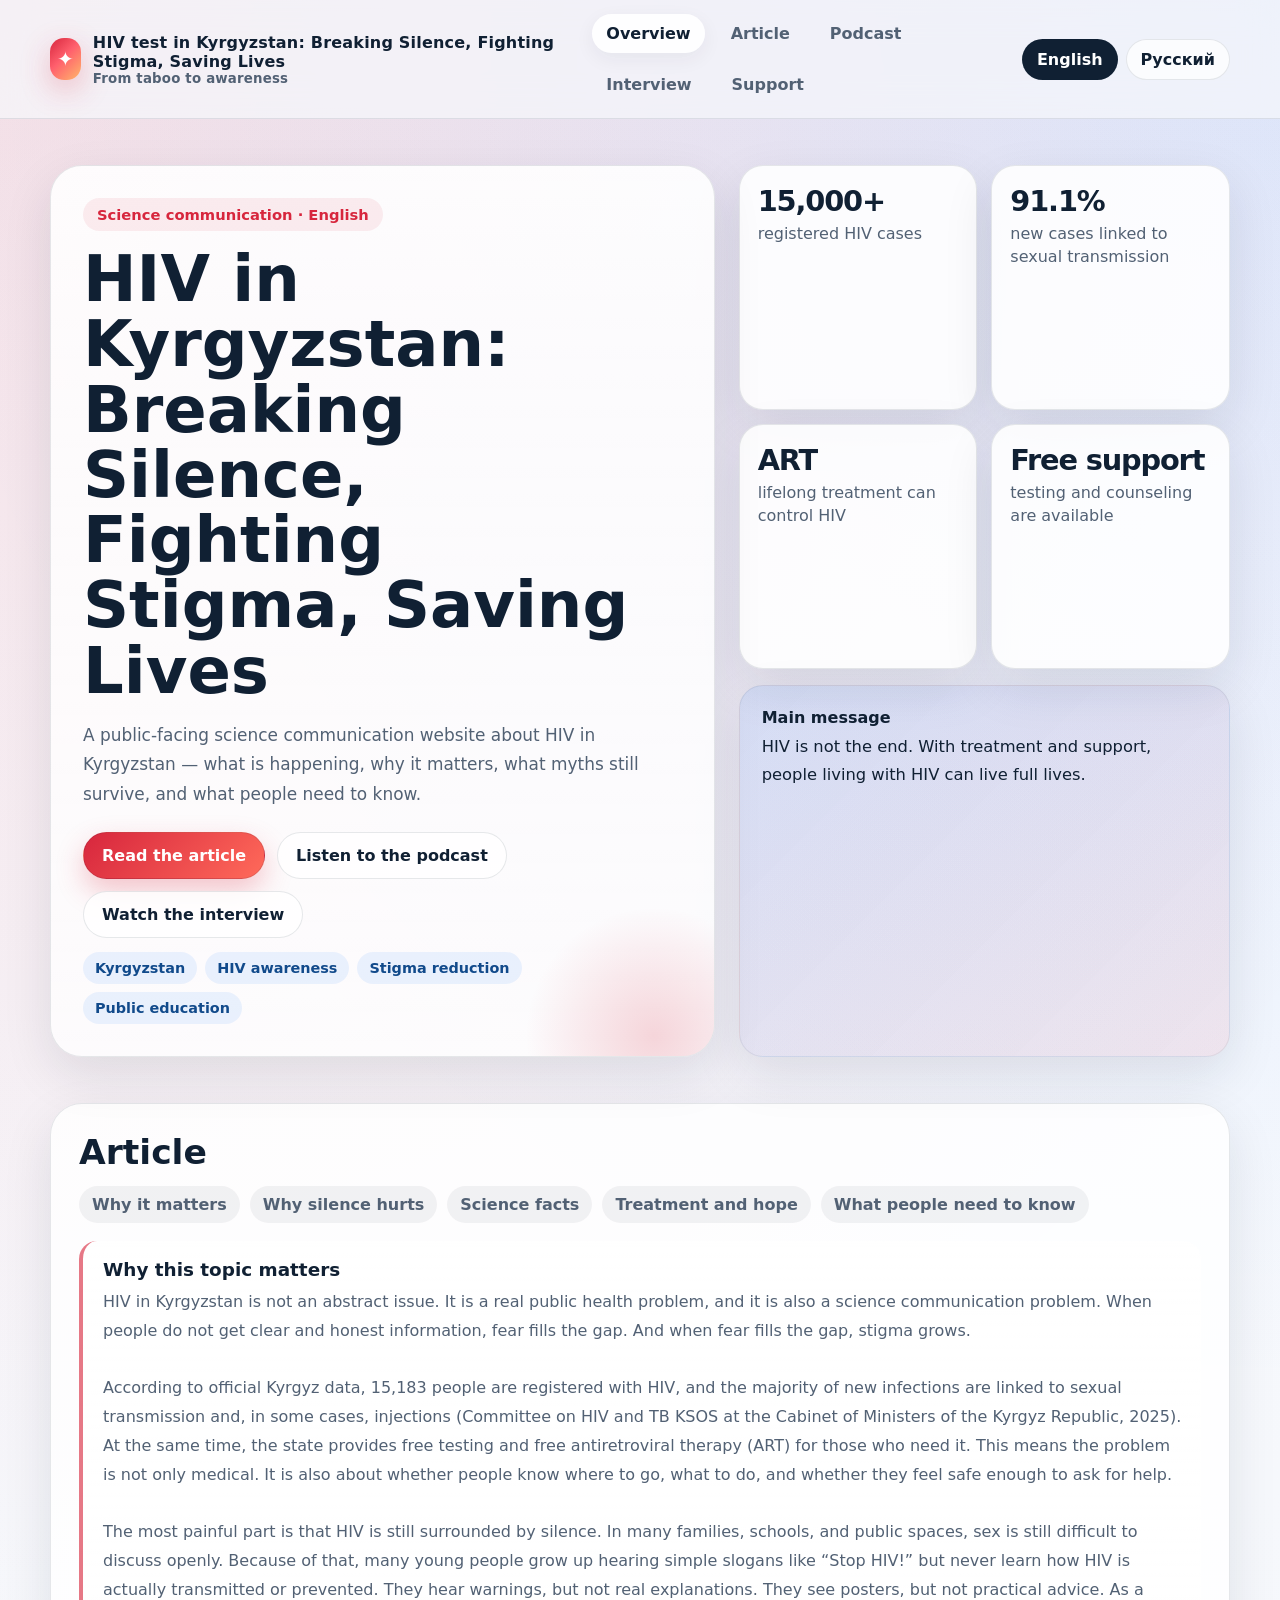
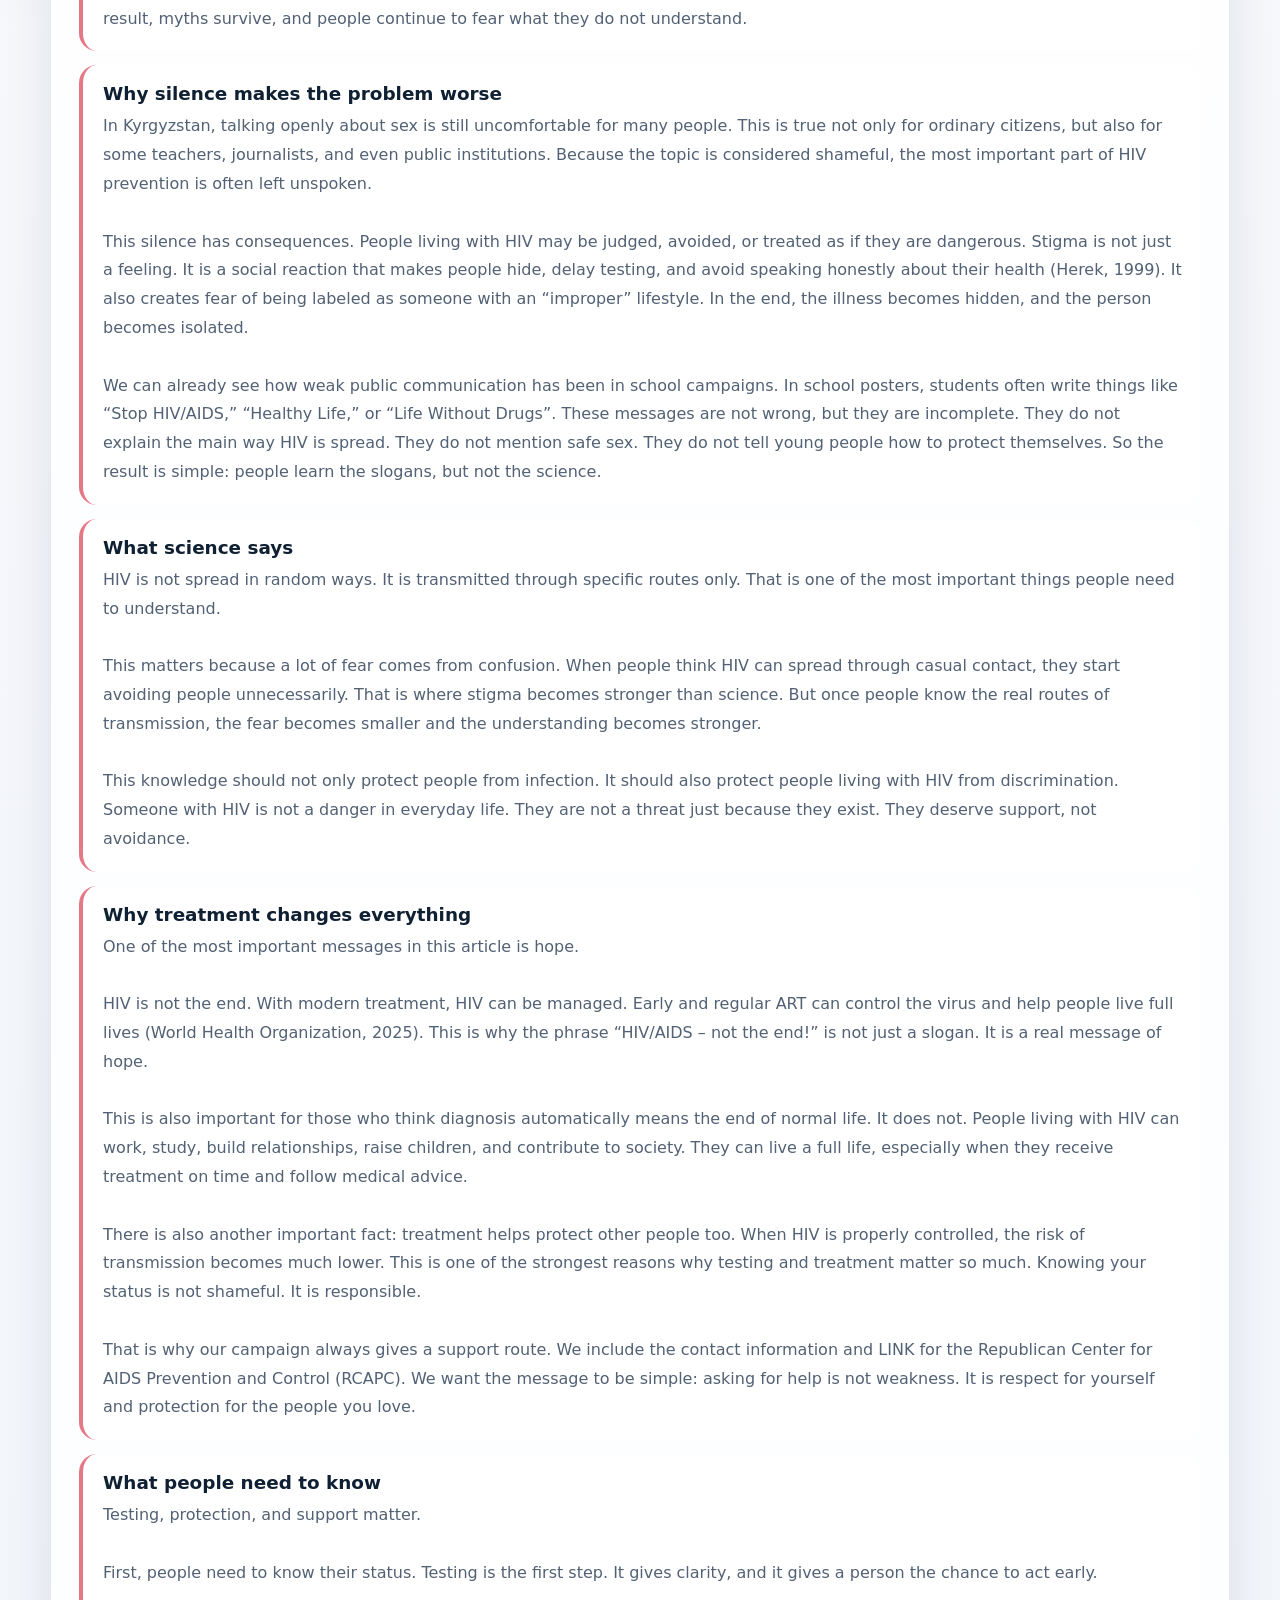
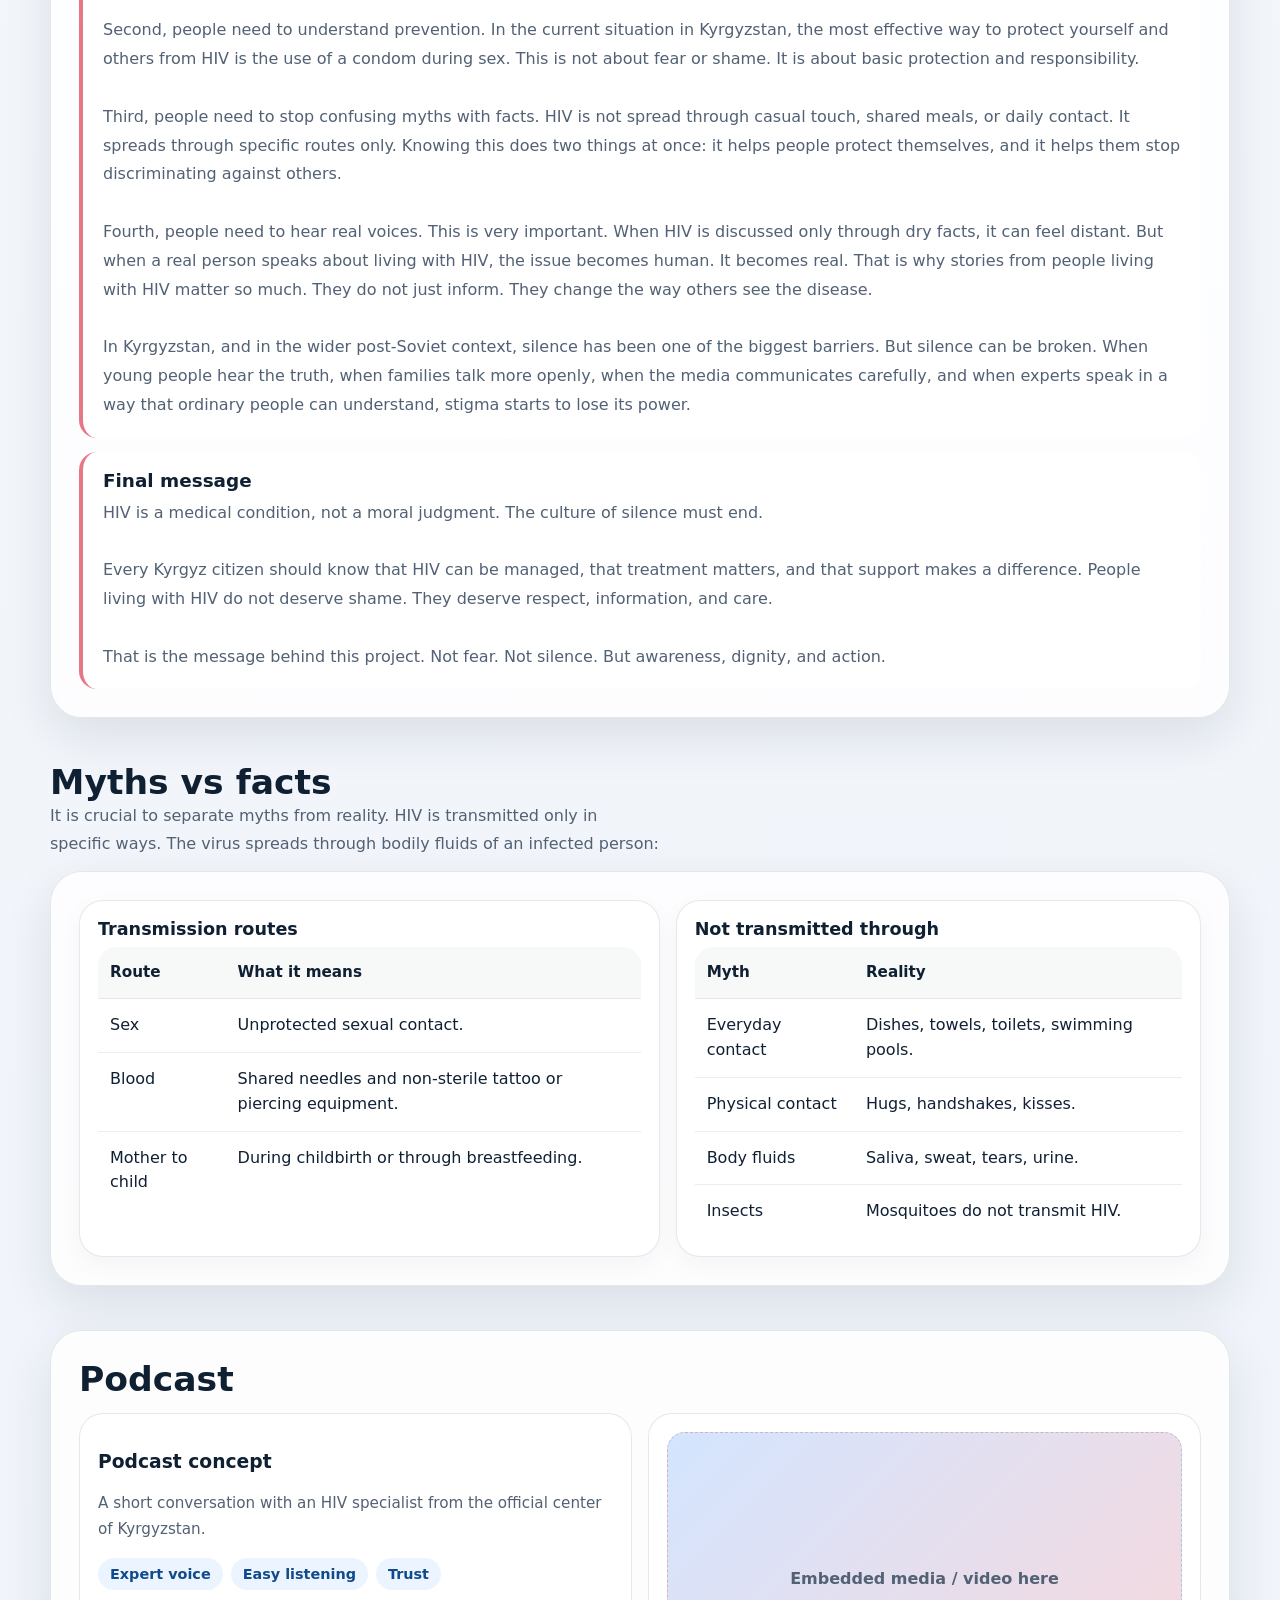
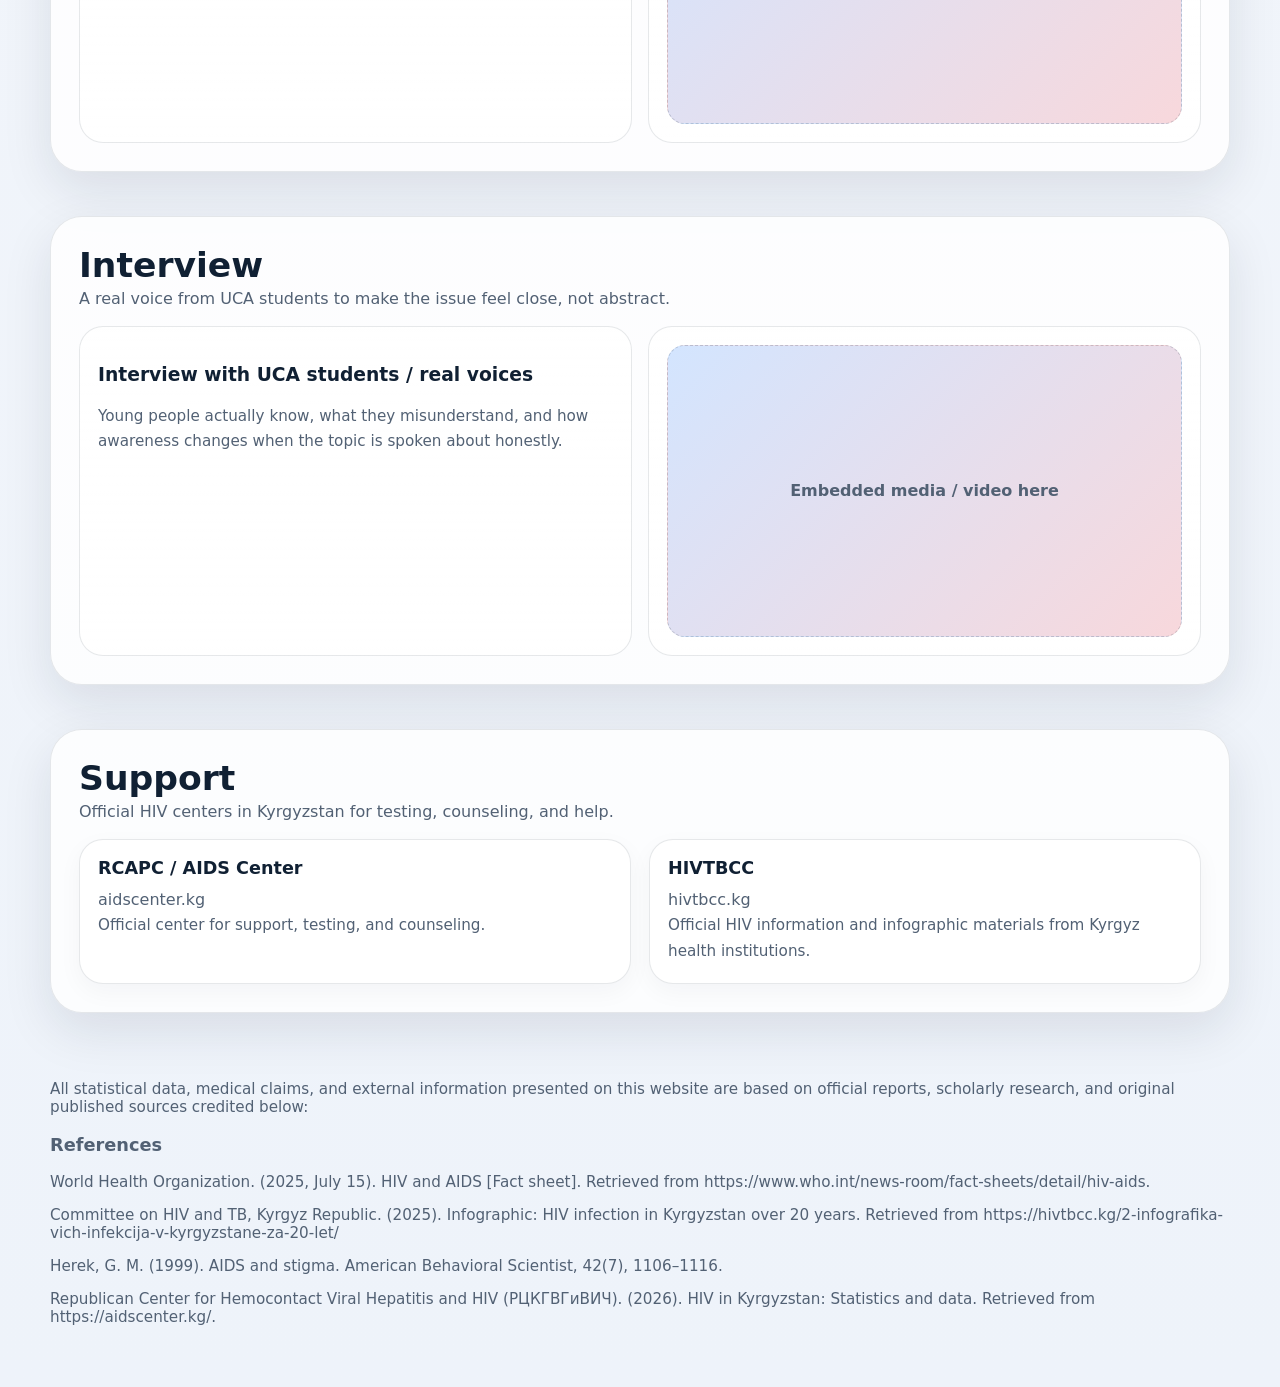
==== index.html @ 6cfa4b00 "feat: checking if the deployed works or not" ====
<!DOCTYPE html>
<html lang="en">
<head>
  <meta charset="UTF-8" />
  <meta name="viewport" content="width=device-width, initial-scale=1.0" />
  <title>HIV in Kyrgyzstan: Breaking Silence, Fighting Stigma, Saving Lives</title>
  <link rel="stylesheet" href="styles.css" />
</head>
<body>
  <header class="topbar">
    <div class="container nav">
      <div class="brand">
        <div class="brand-badge">✦</div>
        <div>
          <div>HIV test in Kyrgyzstan: Breaking Silence, Fighting Stigma, Saving Lives</div>
          <small>From taboo to awareness</small>
        </div>
      </div>
      <nav class="navlinks">
        <a data-nav href="#overview">Overview</a>
        <a data-nav href="#article">Article</a>
        <a data-nav href="#podcast">Podcast</a>
        <a data-nav href="#interview">Interview</a>
        <a data-nav href="#resources">Support</a>
      </nav>
      <div class="langswitch">
        <a class="active" href="index.html">English</a>
        <a class="" href="russian.html">Русский</a>
      </div>
    </div>
  </header>

  <main>
    <section class="hero" id="overview">
      <div class="container hero-grid">
        <div class="hero-card">
          <span class="kicker">Science communication · English</span>
          <h1>HIV in Kyrgyzstan: Breaking Silence, Fighting Stigma, Saving Lives</h1>
          <p class="lead">A public-facing science communication website about HIV in Kyrgyzstan — what is happening, why it matters, what myths still survive, and what people need to know.</p>
          <div class="hero-actions">
            <a class="btn primary" href="#article">Read the article</a>
            <a class="btn secondary" href="#podcast">Listen to the podcast</a>
            <a class="btn secondary" href="#interview">Watch the interview</a>
          </div>
          <div class="pill-row">
            <span class="pill">Kyrgyzstan</span>
            <span class="pill">HIV awareness</span>
            <span class="pill">Stigma reduction</span>
            <span class="pill">Public education</span>
          </div>
        </div>

        <div class="hero-aside">
          <div class="stat-grid">
            <div class="stat"><div class="num">15,000+</div><div class="label">registered HIV cases</div></div>
            <div class="stat"><div class="num">91.1%</div><div class="label">new cases linked to sexual transmission</div></div>
            <div class="stat"><div class="num">ART</div><div class="label">lifelong treatment can control HIV</div></div>
            <div class="stat"><div class="num">Free support</div><div class="label">testing and counseling are available</div></div>
          </div>
          <div class="quote">
            <strong>Main message</strong>
            <p>HIV is not the end. With treatment and support, people living with HIV can live full lives.</p>
          </div>
        </div>
      </div>
    </section>

    <section class="section" id="article">
      <div class="container panel">
        <div class="panel-inner">
          <div class="section-header">
            <div>
              <h2>Article</h2>
              <p class="sub"></p>
            </div>
          </div>

          <div class="article-nav">
            <a href="#a1">Why it matters</a>
            <a href="#a2">Why silence hurts</a>
            <a href="#a3">Science facts</a>
            <a href="#a4">Treatment and hope</a>
            <a href="#a5">What people need to know</a>
          </div>

          <div class="article">
            
            <div class="article-section" id="a1"><h3>Why this topic matters</h3>
            <p>HIV in Kyrgyzstan is not an abstract issue. It is a real public health problem, and it is also a science communication problem. When people do not get clear and honest information, fear fills the gap. And when fear fills the gap, stigma grows.</p>
            <p><br>According to official Kyrgyz data, 15,183 people are registered with HIV, and the majority of new infections are linked to sexual transmission and, in some cases, injections (Committee on HIV and TB KSOS at the Cabinet of Ministers of the Kyrgyz Republic, 2025). At the same time, the state provides free testing and free antiretroviral therapy (ART) for those who need it. This means the problem is not only medical. It is also about whether people know where to go, what to do, and whether they feel safe enough to ask for help.</p>
            <p><br>The most painful part is that HIV is still surrounded by silence. In many families, schools, and public spaces, sex is still difficult to discuss openly. Because of that, many young people grow up hearing simple slogans like “Stop HIV!” but never learn how HIV is actually transmitted or prevented. They hear warnings, but not real explanations. They see posters, but not practical advice. As a result, myths survive, and people continue to fear what they do not understand.</p>
            
            </div>
            <div class="article-section" id="a2"><h3>Why silence makes the problem worse</h3>
            <p>In Kyrgyzstan, talking openly about sex is still uncomfortable for many people. This is true not only for ordinary citizens, but also for some teachers, journalists, and even public institutions. Because the topic is considered shameful, the most important part of HIV prevention is often left unspoken.</p>
            <p><br>This silence has consequences. People living with HIV may be judged, avoided, or treated as if they are dangerous. Stigma is not just a feeling. It is a social reaction that makes people hide, delay testing, and avoid speaking honestly about their health (Herek, 1999). It also creates fear of being labeled as someone with an “improper” lifestyle. In the end, the illness becomes hidden, and the person becomes isolated.</p>
            <p><br>We can already see how weak public communication has been in school campaigns. In school posters, students often write things like “Stop HIV/AIDS,” “Healthy Life,” or “Life Without Drugs”. These messages are not wrong, but they are incomplete. They do not explain the main way HIV is spread. They do not mention safe sex. They do not tell young people how to protect themselves. So the result is simple: people learn the slogans, but not the science.</p>

            </div>
            <div class="article-section" id="a3"><h3>What science says</h3>
            <p>HIV is not spread in random ways. It is transmitted through specific routes only. That is one of the most important things people need to understand.</p>
            <p><br>This matters because a lot of fear comes from confusion. When people think HIV can spread through casual contact, they start avoiding people unnecessarily. That is where stigma becomes stronger than science. But once people know the real routes of transmission, the fear becomes smaller and the understanding becomes stronger.</p>
            <p><br>This knowledge should not only protect people from infection. It should also protect people living with HIV from discrimination. Someone with HIV is not a danger in everyday life. They are not a threat just because they exist. They deserve support, not avoidance.</p>

            </div>
            <div class="article-section" id="a4"><h3>Why treatment changes everything</h3>
            <p>One of the most important messages in this article is hope.</p>
            <p><br>HIV is not the end. With modern treatment, HIV can be managed. Early and regular ART can control the virus and help people live full lives (World Health Organization, 2025). This is why the phrase “HIV/AIDS – not the end!” is not just a slogan. It is a real message of hope.</p>
            <p><br>This is also important for those who think diagnosis automatically means the end of normal life. It does not. People living with HIV can work, study, build relationships, raise children, and contribute to society. They can live a full life, especially when they receive treatment on time and follow medical advice.</p>
            <p><br>There is also another important fact: treatment helps protect other people too. When HIV is properly controlled, the risk of transmission becomes much lower. This is one of the strongest reasons why testing and treatment matter so much. Knowing your status is not shameful. It is responsible.</p>
            <p><br>That is why our campaign always gives a support route. We include the contact information and LINK for the Republican Center for AIDS Prevention and Control (RCAPC). We want the message to be simple: asking for help is not weakness. It is respect for yourself and protection for the people you love.</p>

            </div>
            <div class="article-section" id="a5"><h3>What people need to know</h3>
            <p>Testing, protection, and support matter.</p>
            <p><br>First, people need to know their status. Testing is the first step. It gives clarity, and it gives a person the chance to act early.</p>
            <p><br>Second, people need to understand prevention. In the current situation in Kyrgyzstan, the most effective way to protect yourself and others from HIV is the use of a condom during sex. This is not about fear or shame. It is about basic protection and responsibility.</p>
            <p><br>Third, people need to stop confusing myths with facts. HIV is not spread through casual touch, shared meals, or daily contact. It spreads through specific routes only. Knowing this does two things at once: it helps people protect themselves, and it helps them stop discriminating against others.</p>
            <p><br>Fourth, people need to hear real voices. This is very important. When HIV is discussed only through dry facts, it can feel distant. But when a real person speaks about living with HIV, the issue becomes human. It becomes real. That is why stories from people living with HIV matter so much. They do not just inform. They change the way others see the disease.</p>
            <p><br>In Kyrgyzstan, and in the wider post-Soviet context, silence has been one of the biggest barriers. But silence can be broken. When young people hear the truth, when families talk more openly, when the media communicates carefully, and when experts speak in a way that ordinary people can understand, stigma starts to lose its power.</p>
            
            </div>
            
            <div class="article-section" id="a3"><h3>Final message</h3>
            <p>HIV is a medical condition, not a moral judgment. The culture of silence must end.</p>
            <p><br>Every Kyrgyz citizen should know that HIV can be managed, that treatment matters, and that support makes a difference. People living with HIV do not deserve shame. They deserve respect, information, and care.</p>
            <p><br>That is the message behind this project. Not fear. Not silence. But awareness, dignity, and action.</p>

            </div>
            
          </div>
        </div>
      </div>
    </section>

    <section class="section" id="myths">
      <div class="container">
        <div class="section-header">
          <div>
            <h2>Myths vs facts</h2>
            <p class="sub">It is crucial to separate myths from reality. HIV is transmitted only in specific ways. The virus spreads through bodily fluids of an infected person:</p>
          </div>
        </div>

        <div class="panel">
          <div class="panel-inner split">
            <div class="card">
              <h3>Transmission routes</h3>
              <table class="fact-table">
                <tr><th>Route</th><th>What it means</th></tr>
                <tr><td>Sex</td><td>Unprotected sexual contact.</td></tr>
                <tr><td>Blood</td><td>Shared needles and non-sterile tattoo or piercing equipment.</td></tr>
                <tr><td>Mother to child</td><td>During childbirth or through breastfeeding.</td></tr>
              </table>
            </div>
            <div class="card">
              <h3>Not transmitted through</h3>
              <table class="fact-table">
                <tr><th>Myth</th><th>Reality</th></tr>
                <tr><td>Everyday contact</td><td>Dishes, towels, toilets, swimming pools.</td></tr>
                <tr><td>Physical contact</td><td>Hugs, handshakes, kisses.</td></tr>
                <tr><td>Body fluids</td><td>Saliva, sweat, tears, urine.</td></tr>
                <tr><td>Insects</td><td>Mosquitoes do not transmit HIV.</td></tr>
              </table>
            </div>
          </div>
        </div>
      </div>
    </section>

    <section class="section" id="podcast">
      <div class="container panel">
        <div class="panel-inner">
          <div class="section-header">
            <div>
              <h2>Podcast</h2>
              <p class="sub"></p>
            </div>
          </div>
          <div class="media">
            <div class="media-box">
              <h3>Podcast concept</h3>
              <p class="note">A short conversation with an HIV specialist from the official center of Kyrgyzstan.</p>
              <div class="pill-row">
                <span class="pill">Expert voice</span>
                <span class="pill">Easy listening</span>
                <span class="pill">Trust</span>
              </div>
            </div>
            <div class="media-box">
              <div class="embed"></div>
            </div>
          </div>
        </div>
      </div>
    </section>

    <section class="section" id="interview">
      <div class="container panel">
        <div class="panel-inner">
          <div class="section-header">
            <div>
              <h2>Interview</h2>
              <p class="sub">A real voice from UCA students to make the issue feel close, not abstract.</p>
            </div>
          </div>
          <div class="media">
            <div class="media-box">
              <h3>Interview with UCA students / real voices</h3>
              <p class="note">Young people actually know, what they misunderstand, and how awareness changes when the topic is spoken about honestly.</p>
            </div>
            <div class="media-box">
              <div class="embed"></div>
            </div>
          </div>
        </div>
      </div>
    </section>

    <section class="section" id="resources">
      <div class="container panel">
        <div class="panel-inner">
          <div class="section-header">
            <div>
              <h2>Support</h2>
              <p class="sub">Official HIV centers in Kyrgyzstan for testing, counseling, and help.</p>
            </div>
          </div>
          <div class="grid-2">
            <div class="card">
              <h3>RCAPC / AIDS Center</h3>
              <p><a href="https://aidscenter.kg/" target="_blank" rel="noopener">aidscenter.kg</a></p>
              <p class="note">Official center for support, testing, and counseling.</p>
            </div>
            <div class="card">
              <h3>HIVTBCC</h3>
              <p><a href="https://hivtbcc.kg/2-infografika-vich-infekcija-v-kyrgyzstane-za-20-let/" target="_blank" rel="noopener">hivtbcc.kg</a></p>
              <p class="note">Official HIV information and infographic materials from Kyrgyz health institutions.</p>
            </div>
          </div>
        </div>
      </div>
    </section>

  </main>

  <footer class="footer">
    <div class="container">
      <p>All statistical data, medical claims, and external information presented on this website are based on official reports, scholarly research, and original published sources credited below:</p>
      <h3>References</h3>
      <p>World Health Organization. (2025, July 15). HIV and AIDS [Fact sheet]. Retrieved from https://www.who.int/news-room/fact-sheets/detail/hiv-aids.</p>
      <p>Committee on HIV and TB, Kyrgyz Republic. (2025). Infographic: HIV infection in Kyrgyzstan over 20 years. Retrieved from https://hivtbcc.kg/2-infografika-vich-infekcija-v-kyrgyzstane-za-20-let/</p>
      <p>Herek, G. M. (1999). AIDS and stigma. American Behavioral Scientist, 42(7), 1106–1116.</p>
      <p>Republican Center for Hemocontact Viral Hepatitis and HIV (РЦКГВГиВИЧ). (2026). HIV in Kyrgyzstan: Statistics and data. Retrieved from https://aidscenter.kg/.</p>
    
    </div>    
  </footer>

  <script src="script.js"></script>
</body>
</html>
---- styles.css ----
:root{
  --bg:#f5f7fb;
  --surface:rgba(255,255,255,.82);
  --surface-strong:#ffffff;
  --text:#102033;
  --muted:#526174;
  --line:rgba(16,32,51,.10);
  --accent:#d7263d;
  --accent-2:#ff8a3d;
  --accent-3:#0b6efd;
  --shadow:0 18px 50px rgba(16,32,51,.10);
  --radius:24px;
  --radius-sm:16px;
  --max:1180px;
}

*{box-sizing:border-box}
html{scroll-behavior:smooth}
body{
  margin:0;
  font-family: Inter, ui-sans-serif, system-ui, -apple-system, BlinkMacSystemFont, "Segoe UI", sans-serif;
  color:var(--text);
  background:
    radial-gradient(circle at top left, rgba(215,38,61,.13), transparent 26%),
    radial-gradient(circle at top right, rgba(11,110,253,.12), transparent 22%),
    linear-gradient(180deg,#f9fbff 0%, var(--bg) 32%, #eef3fa 100%);
}

a{color:inherit;text-decoration:none}
img{max-width:100%;display:block}

.container{width:min(var(--max), calc(100% - 32px)); margin:0 auto}

.topbar{
  position:sticky; top:0; z-index:40;
  backdrop-filter: blur(18px);
  background: rgba(245,247,251,.72);
  border-bottom:1px solid var(--line);
}

.nav{
  display:flex; align-items:center; justify-content:space-between;
  gap:16px; padding:14px 0;
}
.brand{
  display:flex; align-items:center; gap:12px; font-weight:800;
  letter-spacing:.2px;
}
.brand-badge{
  width:42px; height:42px; border-radius:14px;
  background: linear-gradient(135deg, var(--accent), #ff5f6d 45%, #ffb86b 100%);
  box-shadow: 0 10px 30px rgba(215,38,61,.28);
  display:grid; place-items:center; color:white; font-size:20px;
}
.brand small{display:block; font-weight:600; color:var(--muted)}
.navlinks{display:flex; flex-wrap:wrap; gap:12px; align-items:center}
.navlinks a{
  padding:10px 14px; border-radius:999px;
  color:var(--muted); font-weight:600;
}
.navlinks a:hover,.navlinks a.active{
  background:rgba(255,255,255,.9); color:var(--text);
  box-shadow: 0 6px 20px rgba(16,32,51,.06);
}
.langswitch{
  display:flex; gap:8px; align-items:center;
}
.langswitch a{
  padding:10px 14px; border-radius:999px; font-weight:700;
  background:rgba(255,255,255,.75); border:1px solid var(--line);
}
.langswitch a.active{
  background:var(--text); color:#fff;
}

.hero{
  padding:46px 0 24px;
}
.hero-grid{
  display:grid; grid-template-columns: 1.15fr .85fr; gap:24px; align-items:stretch;
}
.hero-card{
  background:linear-gradient(180deg, rgba(255,255,255,.88), rgba(255,255,255,.76));
  border:1px solid var(--line);
  box-shadow:var(--shadow);
  border-radius:32px;
  padding:32px;
  position:relative;
  overflow:hidden;
}
.hero-card::after{
  content:"";
  position:absolute; inset:auto -80px -120px auto;
  width:280px; height:280px; border-radius:50%;
  background: radial-gradient(circle, rgba(215,38,61,.18), transparent 65%);
  pointer-events:none;
}
.kicker{
  display:inline-flex; align-items:center; gap:8px;
  padding:8px 14px; border-radius:999px;
  background:rgba(215,38,61,.08); color:var(--accent);
  font-weight:800; font-size:.92rem;
}
h1{margin:16px 0 12px; font-size:clamp(2.2rem, 5vw, 4.4rem); line-height:1.02}
.lead{
  font-size:1.06rem; line-height:1.75; color:var(--muted); max-width:65ch;
}
.hero-actions{display:flex; gap:12px; flex-wrap:wrap; margin-top:22px}
.btn{
  display:inline-flex; align-items:center; justify-content:center;
  gap:10px; padding:13px 18px; border-radius:999px;
  font-weight:800; border:1px solid var(--line); transition:.2s ease;
}
.btn.primary{
  background:linear-gradient(135deg, var(--accent), #ff6a5a);
  color:#fff; box-shadow: 0 12px 28px rgba(215,38,61,.26);
}
.btn.secondary{background:rgba(255,255,255,.8)}
.btn:hover{transform:translateY(-2px)}

.hero-aside{
  display:grid; gap:16px;
}
.stat-grid{
  display:grid; grid-template-columns:repeat(2, 1fr); gap:14px;
}
.stat{
  background:rgba(255,255,255,.88);
  border:1px solid var(--line);
  box-shadow:var(--shadow);
  border-radius:24px; padding:18px;
}
.stat .num{font-size:1.8rem; font-weight:900; letter-spacing:-.04em}
.stat .label{color:var(--muted); margin-top:4px; line-height:1.45}
.quote{
  padding:22px; border-radius:24px; background:linear-gradient(135deg, rgba(11,110,253,.10), rgba(215,38,61,.08));
  border:1px solid rgba(16,32,51,.07); box-shadow:var(--shadow);
}
.quote p{margin:0; font-size:1.02rem; line-height:1.7}
.quote strong{display:block; margin-bottom:6px}

.section{padding:22px 0}
.section-header{
  display:flex; align-items:end; justify-content:space-between; gap:12px;
  margin-bottom:14px;
}
.section h2{margin:0; font-size:clamp(1.5rem, 2.7vw, 2.3rem)}
.section p.sub{margin:0; color:var(--muted); max-width:60ch; line-height:1.7}

.panel{
  background:rgba(255,255,255,.82);
  border:1px solid var(--line);
  border-radius:32px;
  box-shadow:var(--shadow);
  overflow:hidden;
}
.panel-inner{padding:28px}
.grid-2{display:grid; grid-template-columns:1fr 1fr; gap:18px}
.grid-3{display:grid; grid-template-columns:repeat(3, 1fr); gap:16px}

.card{
  background:var(--surface-strong);
  border:1px solid var(--line);
  border-radius:24px;
  padding:18px;
  box-shadow: 0 8px 24px rgba(16,32,51,.04);
}
.card h3{margin:0 0 8px; font-size:1.1rem}
.card p{margin:0; color:var(--muted); line-height:1.7}
.pill-row{display:flex; flex-wrap:wrap; gap:8px; margin-top:14px}
.pill{
  padding:8px 12px; border-radius:999px;
  background:rgba(11,110,253,.08); color:#114a8b;
  font-weight:700; font-size:.9rem;
}

.article-nav{
  display:flex; flex-wrap:wrap; gap:10px;
  margin:10px 0 18px;
}
.article-nav a{
  padding:9px 13px; border-radius:999px;
  background:rgba(16,32,51,.05); color:var(--muted); font-weight:700;
}
.article-nav a:hover{background:rgba(16,32,51,.09); color:var(--text)}

.article{
  display:grid; gap:14px;
}
.article-section{
  padding:18px 18px 18px 20px;
  border-left:4px solid rgba(215,38,61,.62);
  background:linear-gradient(180deg, rgba(255,255,255,.92), rgba(255,255,255,.78));
  border-radius:18px;
}
.article-section h3{margin:0 0 8px; font-size:1.15rem}
.article-section p{margin:0; color:var(--muted); line-height:1.8}
.highlight{
  background:linear-gradient(135deg, rgba(215,38,61,.10), rgba(255,138,61,.10));
  border:1px solid rgba(215,38,61,.15);
  border-radius:20px; padding:18px;
}

.split{
  display:grid; grid-template-columns:1.05fr .95fr; gap:16px;
}
.fact-table{
  width:100%; border-collapse:collapse; overflow:hidden; border-radius:18px;
}
.fact-table th,.fact-table td{
  text-align:left; padding:14px 12px; border-bottom:1px solid rgba(16,32,51,.08);
  vertical-align:top; line-height:1.55;
}
.fact-table th{background:rgba(16,32,51,.03); font-size:.95rem}
.fact-table tr:last-child td{border-bottom:none}

.media{
  display:grid; grid-template-columns:1fr 1fr; gap:16px;
}
.media-box{
  border-radius:24px; padding:18px;
  background:linear-gradient(180deg, rgba(255,255,255,.92), rgba(255,255,255,.78));
  border:1px solid var(--line);
}
.embed{
  position:relative; padding-top:56.25%; border-radius:18px; overflow:hidden;
  background:
    linear-gradient(135deg, rgba(11,110,253,.18), rgba(215,38,61,.18)),
    #fff;
  border:1px dashed rgba(16,32,51,.18);
}
.embed::before{
  content:"Embedded media / video here";
  position:absolute; inset:0; display:grid; place-items:center;
  color:var(--muted); font-weight:800;
}
.note{
  color:var(--muted); font-size:.95rem; line-height:1.7
}

.footer{
  padding:30px 0 46px;
  color:var(--muted);
  font-size:.95rem;
}

@media (max-width: 980px){
  .hero-grid,.grid-2,.grid-3,.split,.media{grid-template-columns:1fr}
}
@media (max-width: 720px){
  .nav{flex-direction:column; align-items:flex-start}
  .stat-grid{grid-template-columns:1fr 1fr}
  .hero-card{padding:22px}
  .panel-inner{padding:20px}
}
@media (max-width: 520px){
  .stat-grid{grid-template-columns:1fr}
  h1{font-size:2.2rem}
}
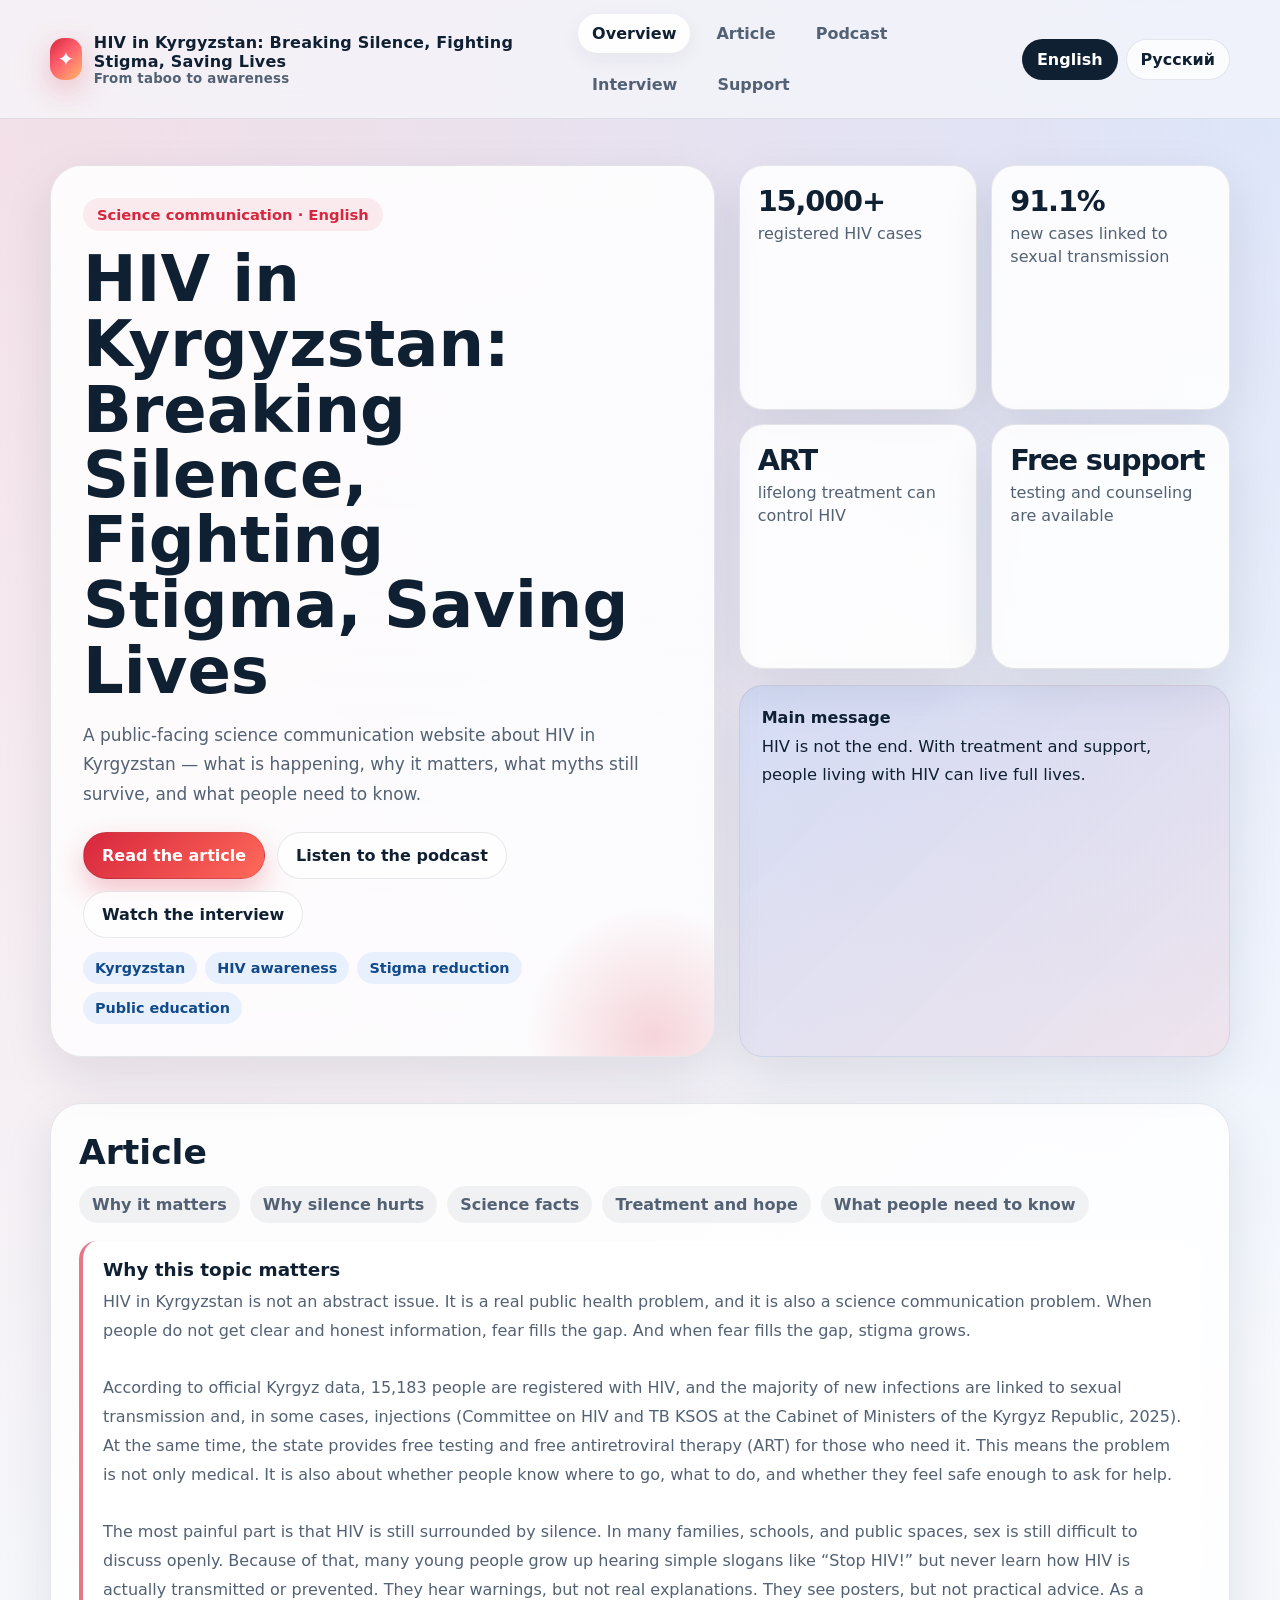
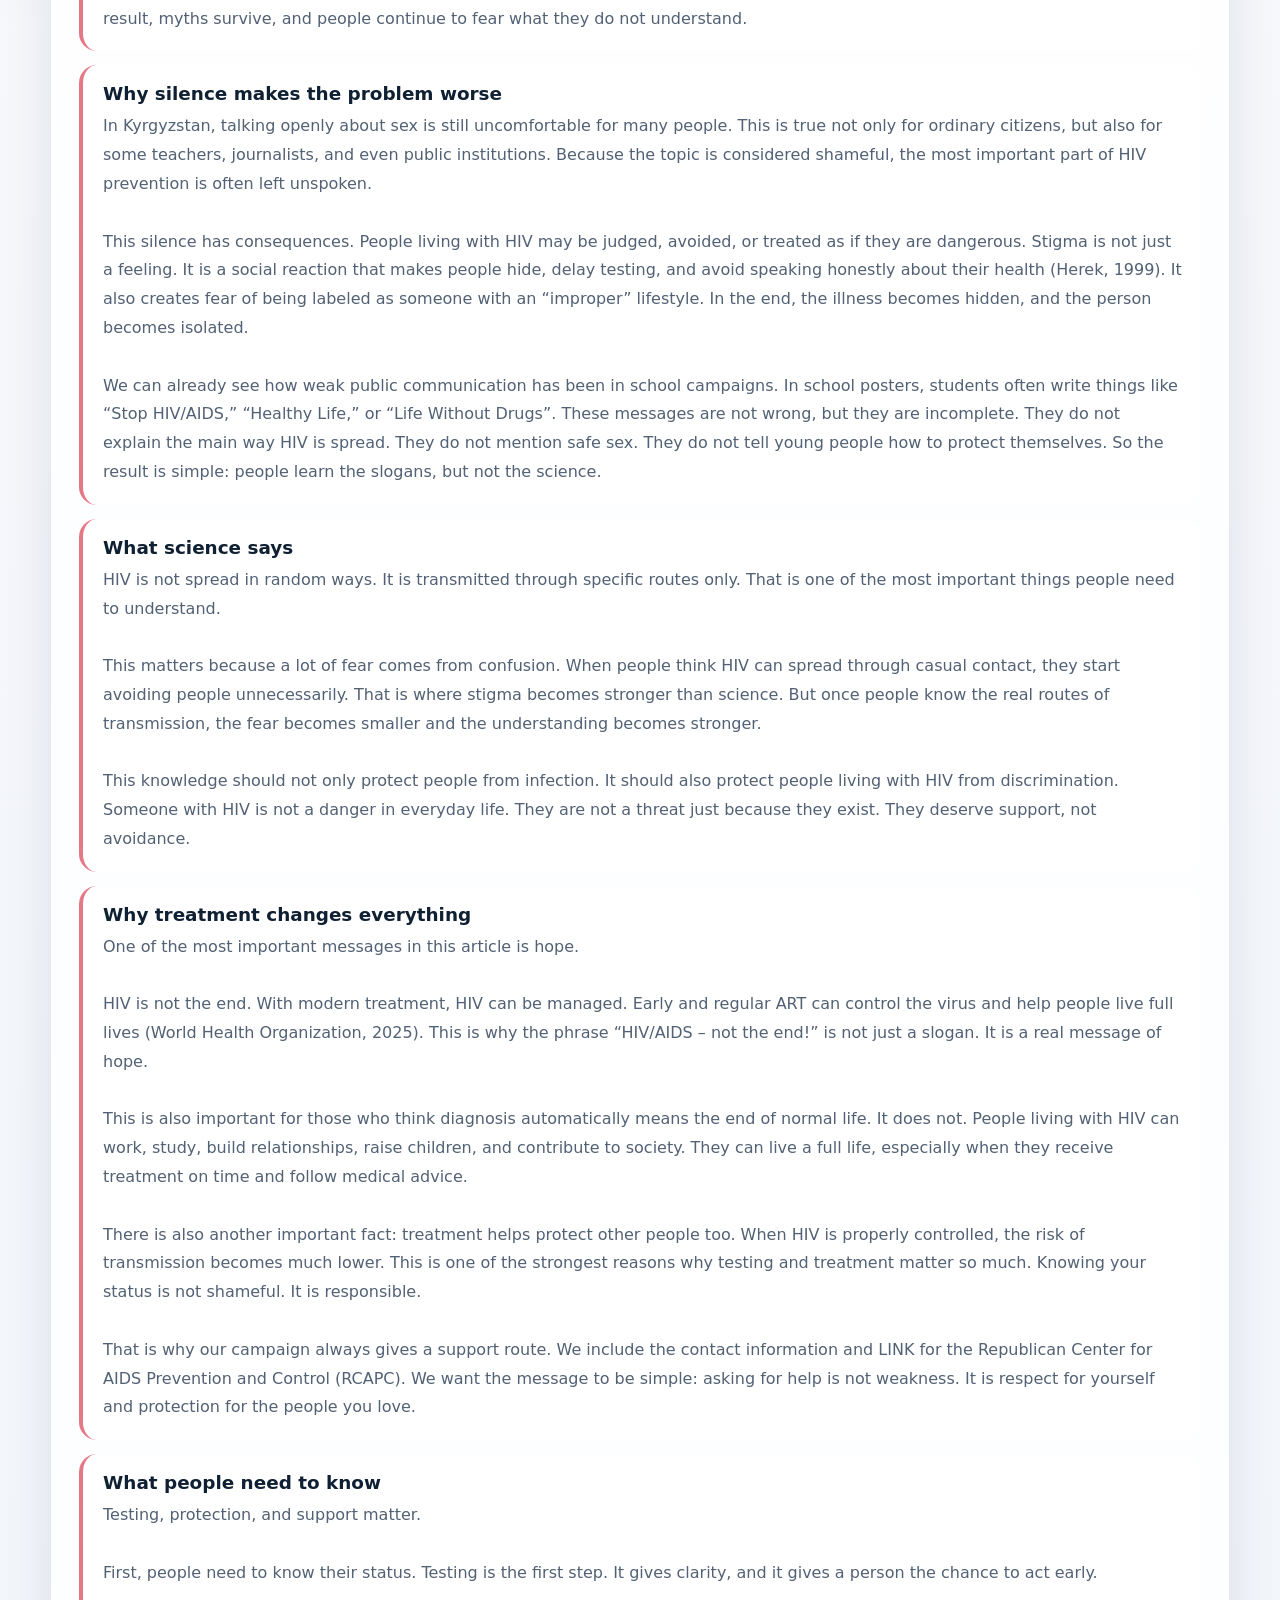
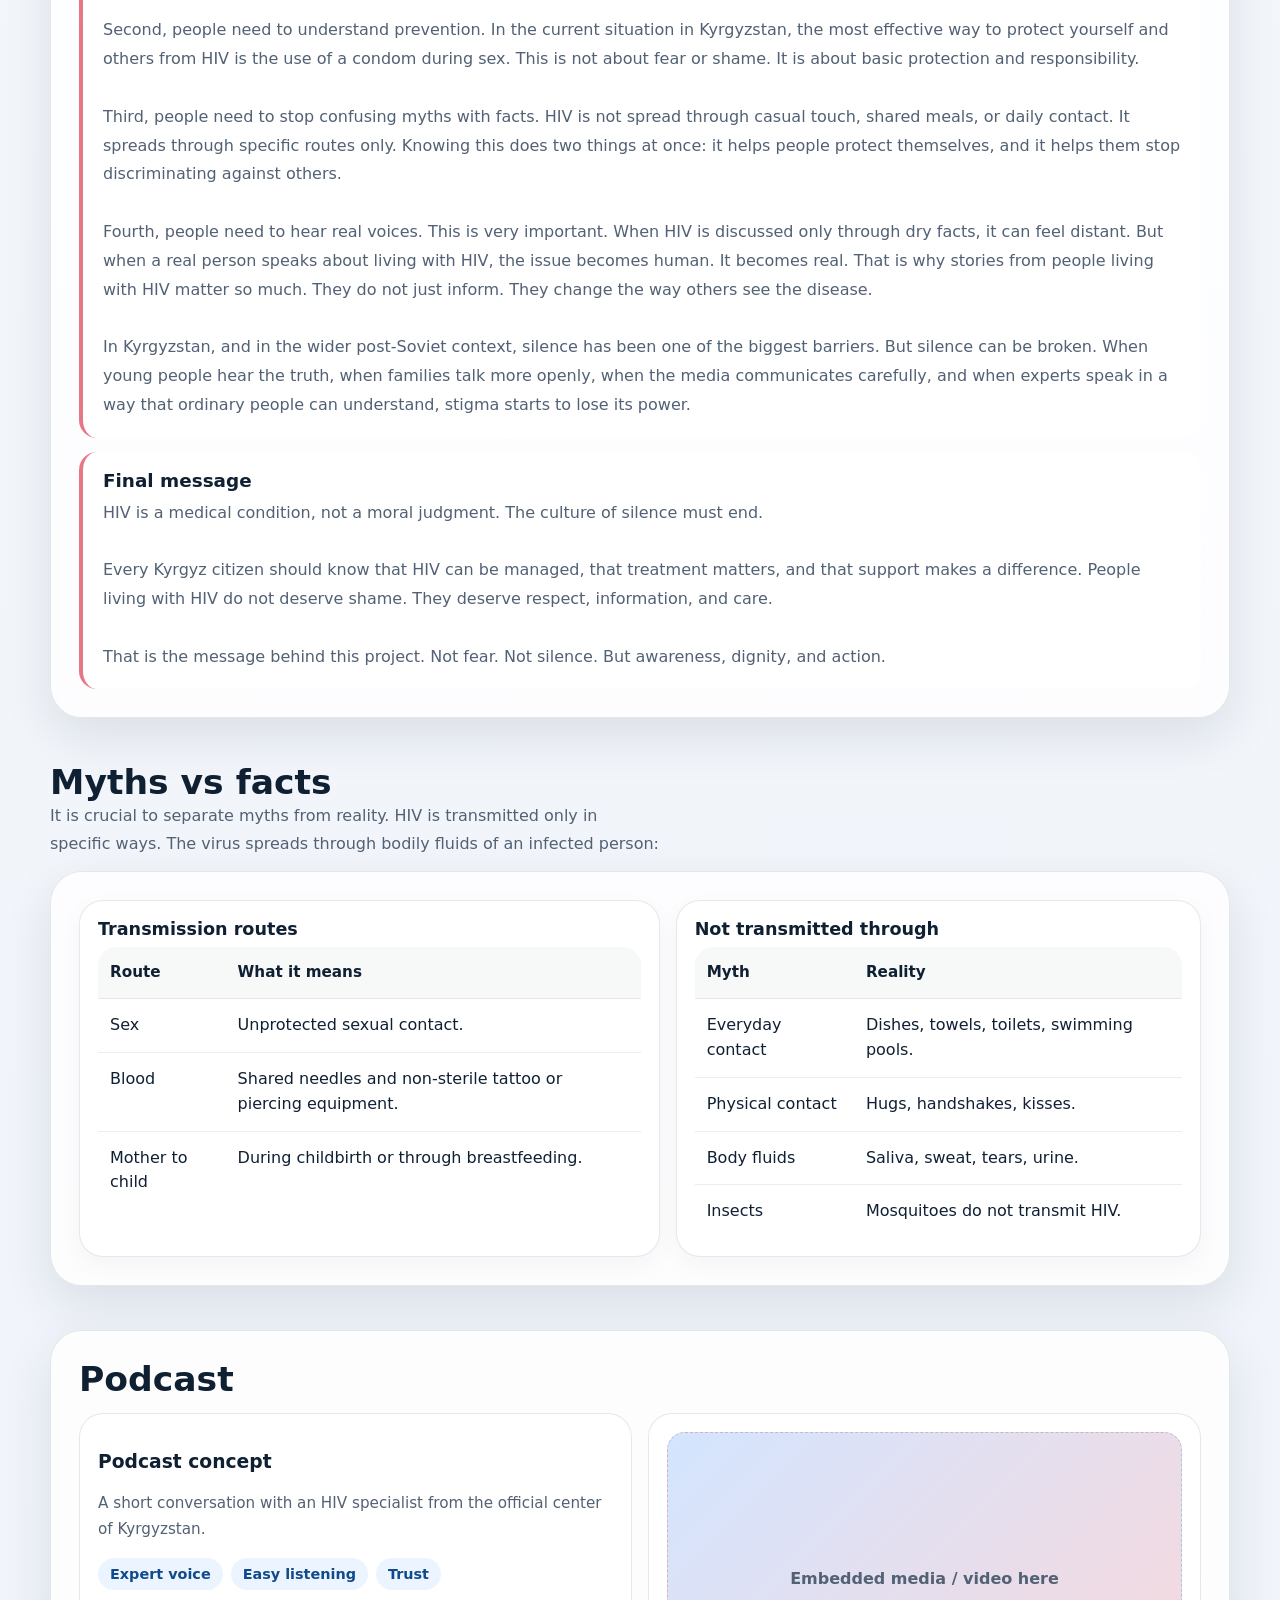
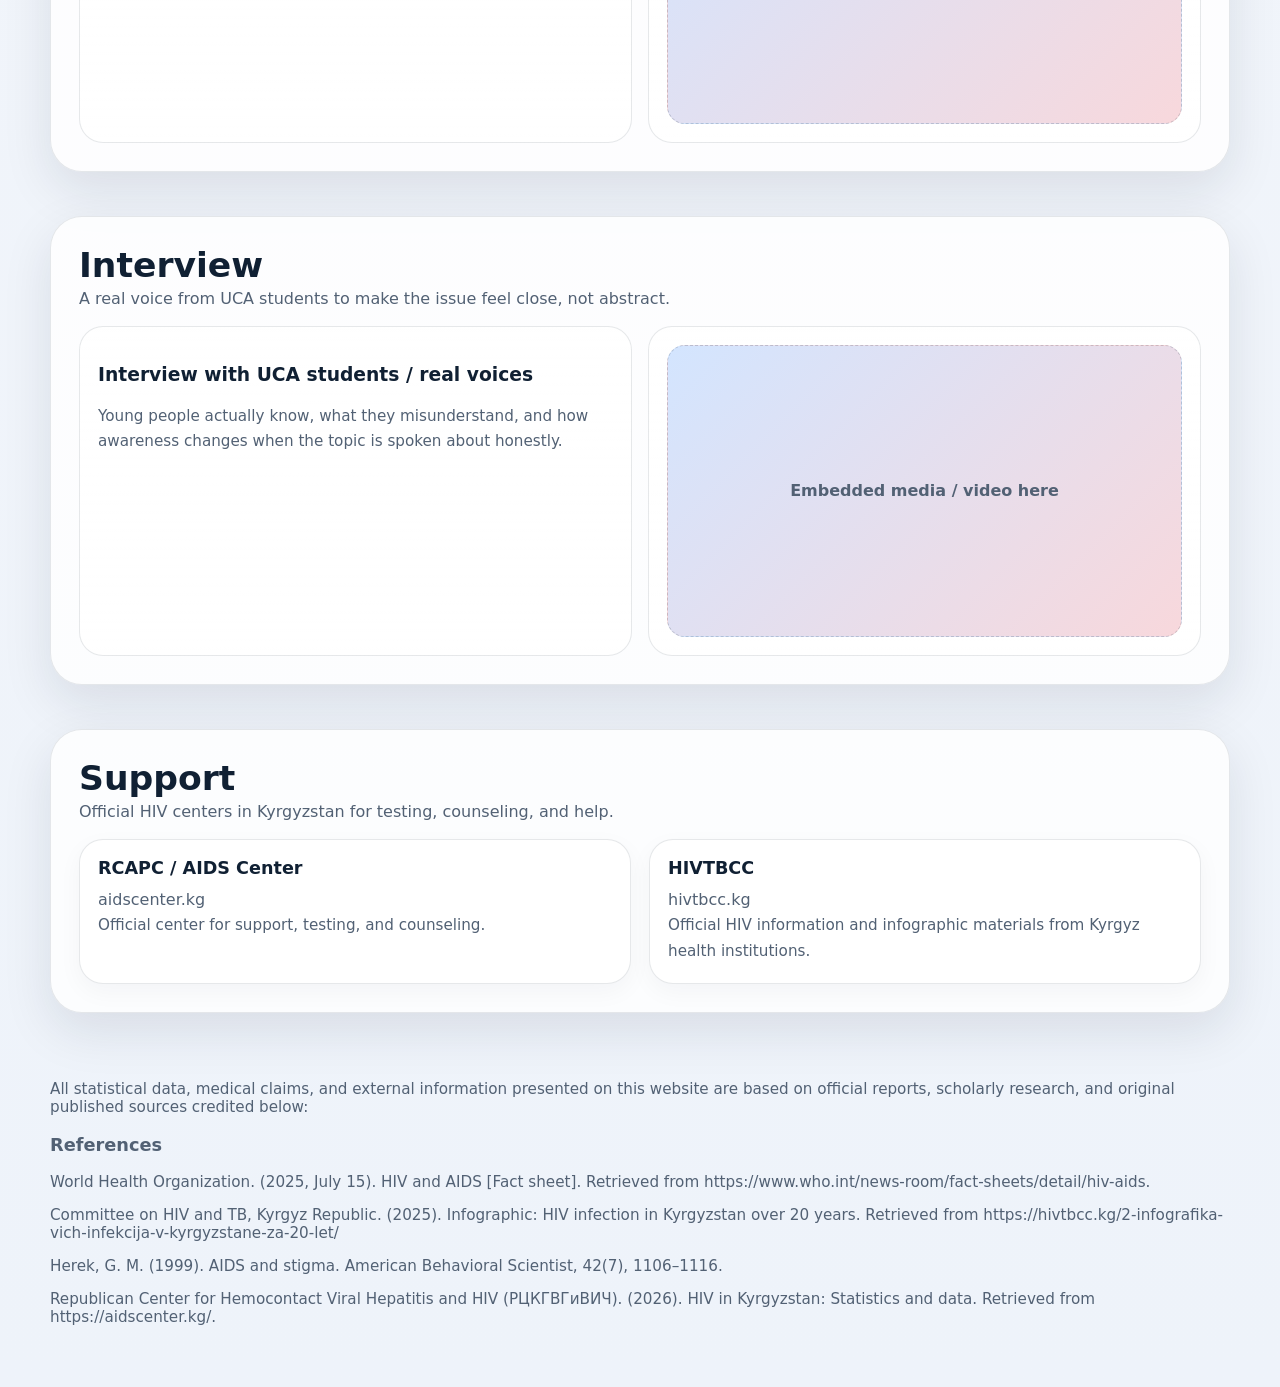
==== commit 4cdad4d3: "Add custom favicon with brand-badge icon" ====
--- a/index.html
+++ b/index.html
@@ -4,6 +4,9 @@
   <meta charset="UTF-8" />
   <meta name="viewport" content="width=device-width, initial-scale=1.0" />
   <title>HIV in Kyrgyzstan: Breaking Silence, Fighting Stigma, Saving Lives</title>
+  <link rel="icon" type="image/svg+xml" href="favicon.svg" />
+  <link rel="icon" type="image/png" href="favicon.png" />
+  <link rel="apple-touch-icon" href="favicon.png" />
   <link rel="stylesheet" href="styles.css" />
 </head>
 <body>
@@ -12,7 +15,7 @@
       <div class="brand">
         <div class="brand-badge">✦</div>
         <div>
-          <div>HIV test in Kyrgyzstan: Breaking Silence, Fighting Stigma, Saving Lives</div>
+          <div>HIV in Kyrgyzstan: Breaking Silence, Fighting Stigma, Saving Lives</div>
           <small>From taboo to awareness</small>
         </div>
       </div>
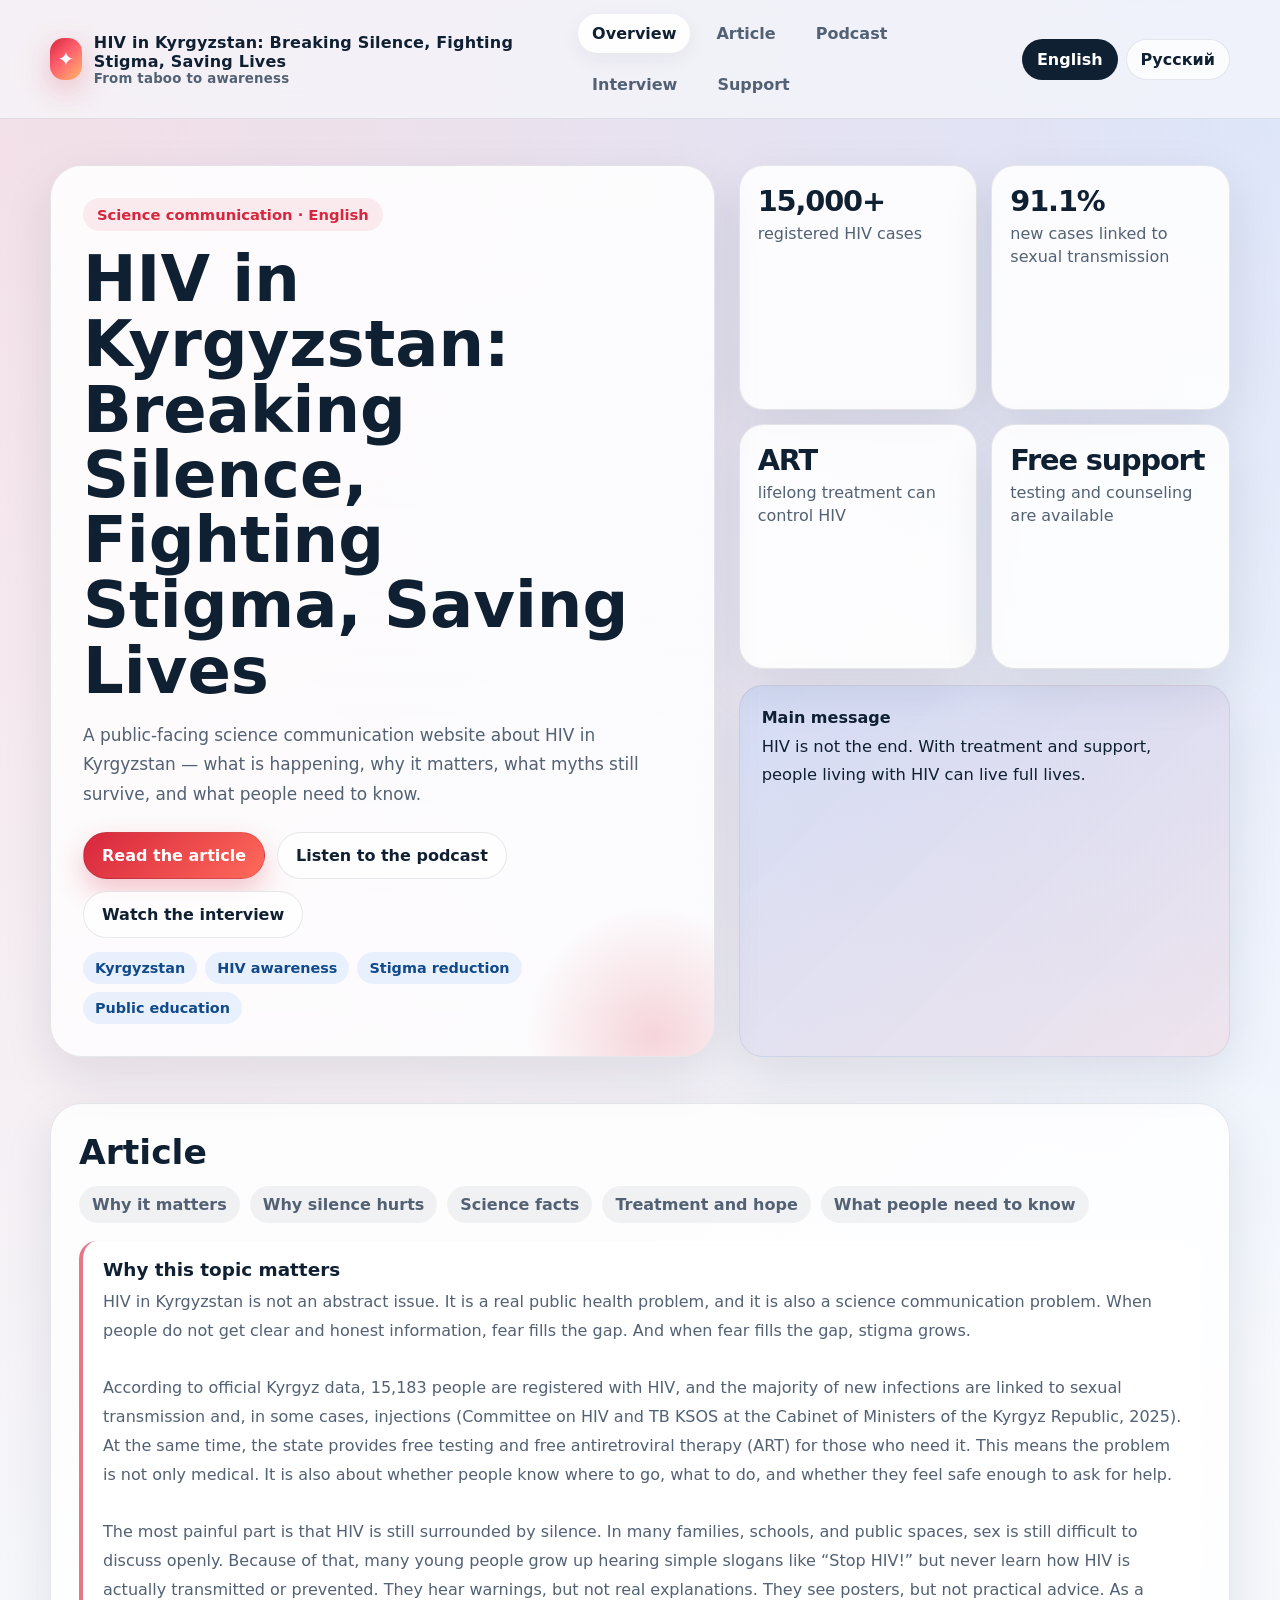
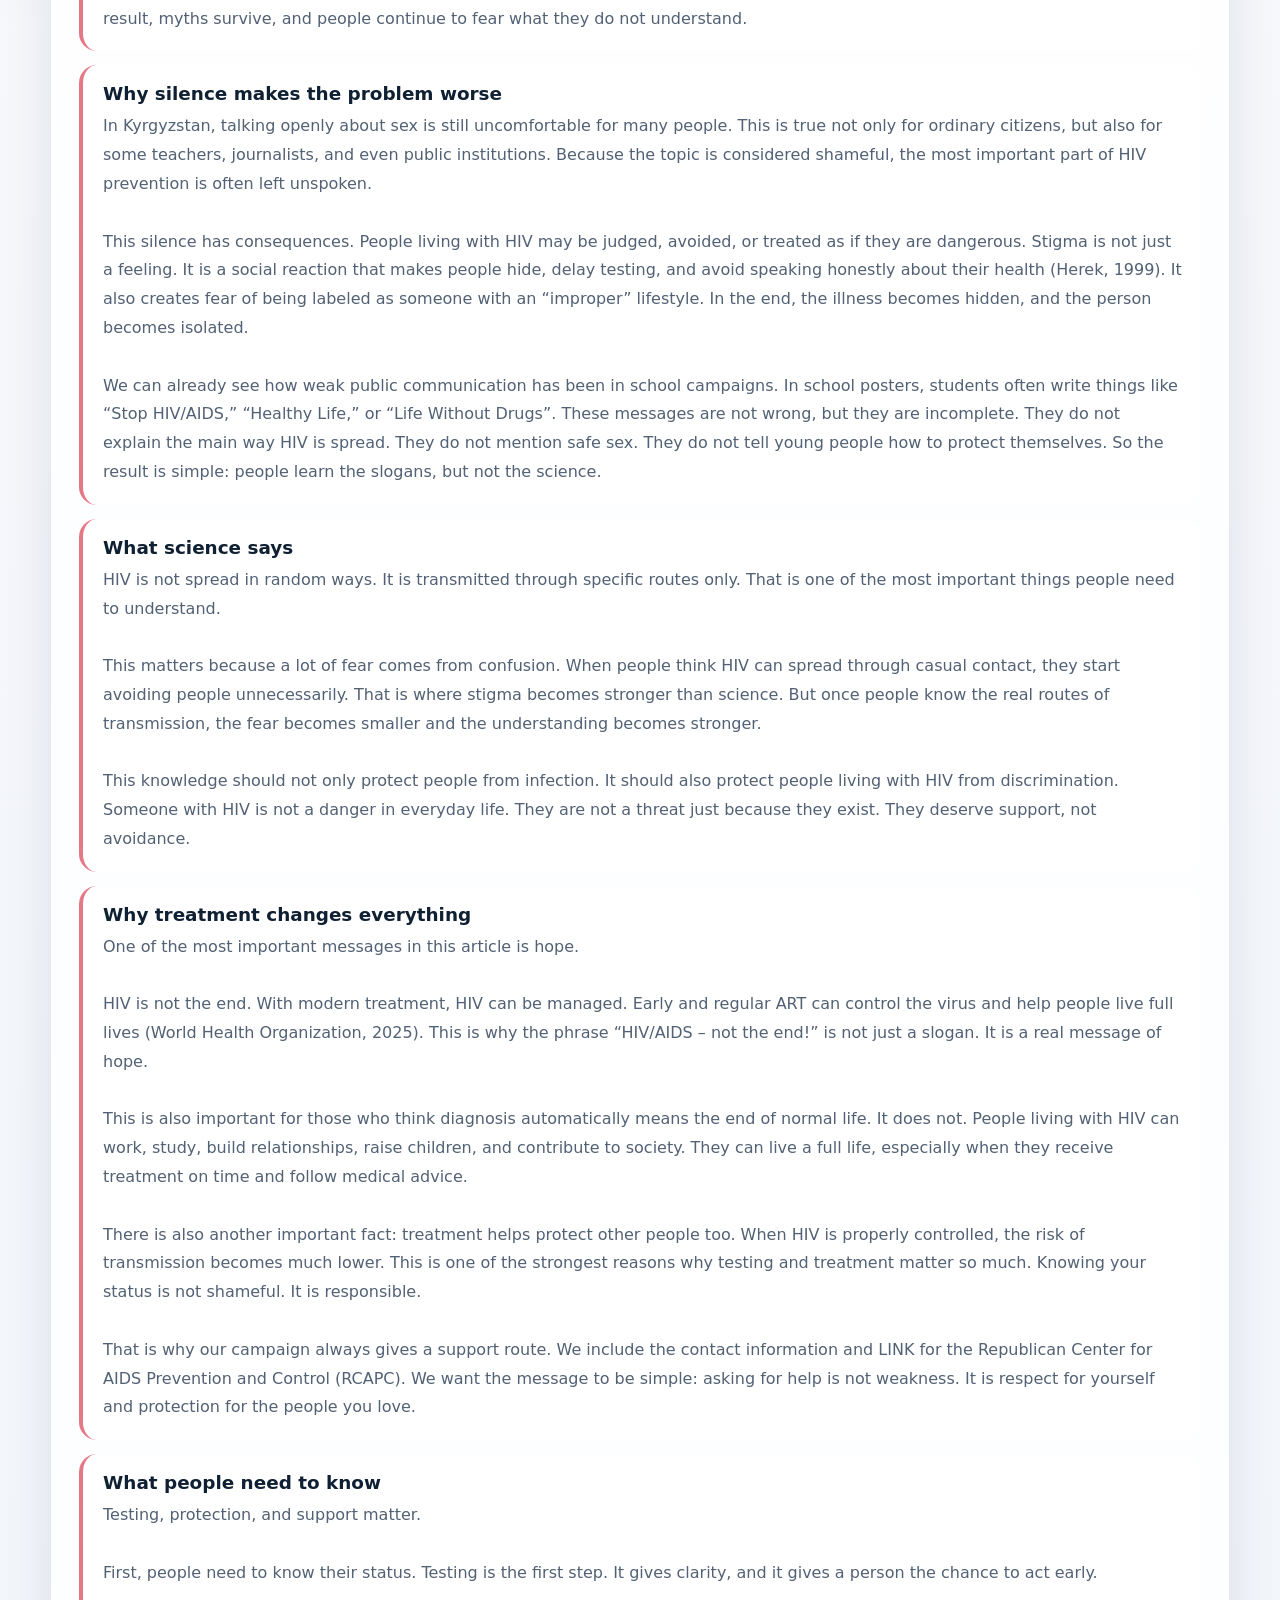
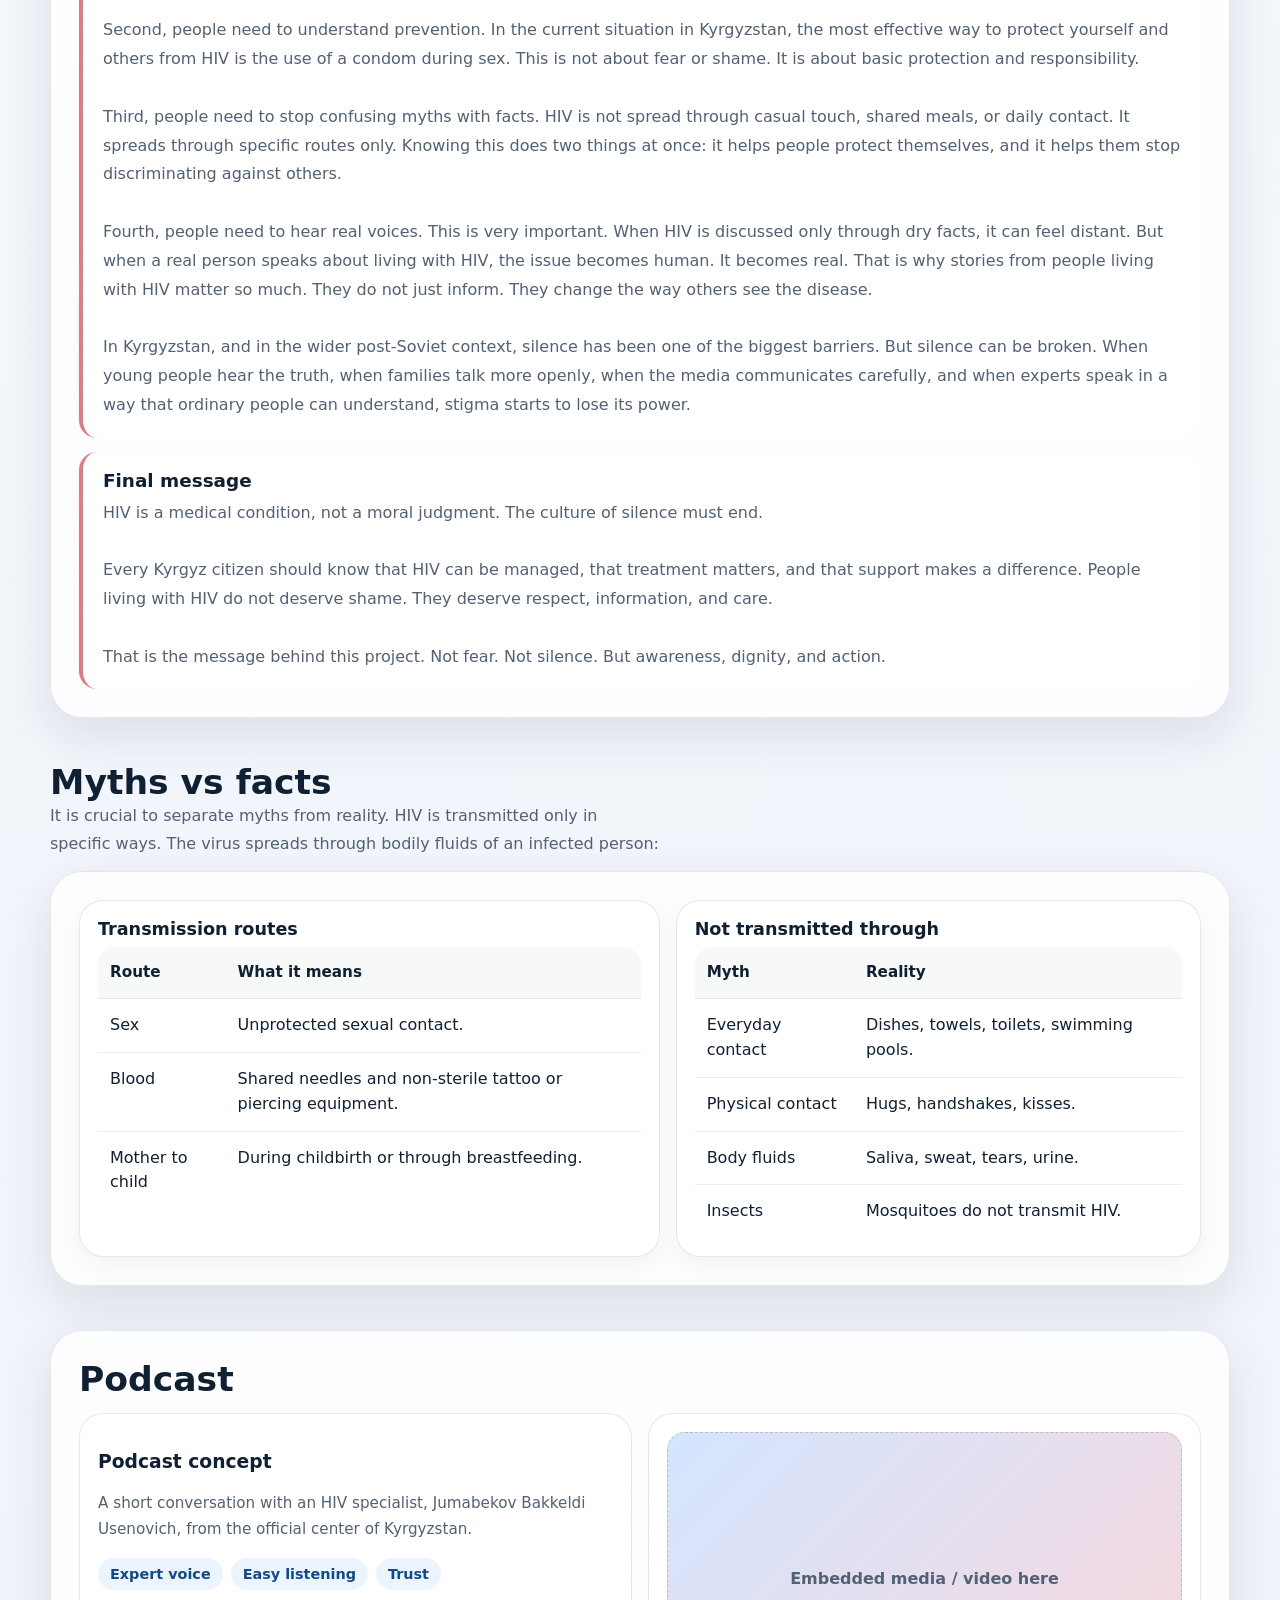
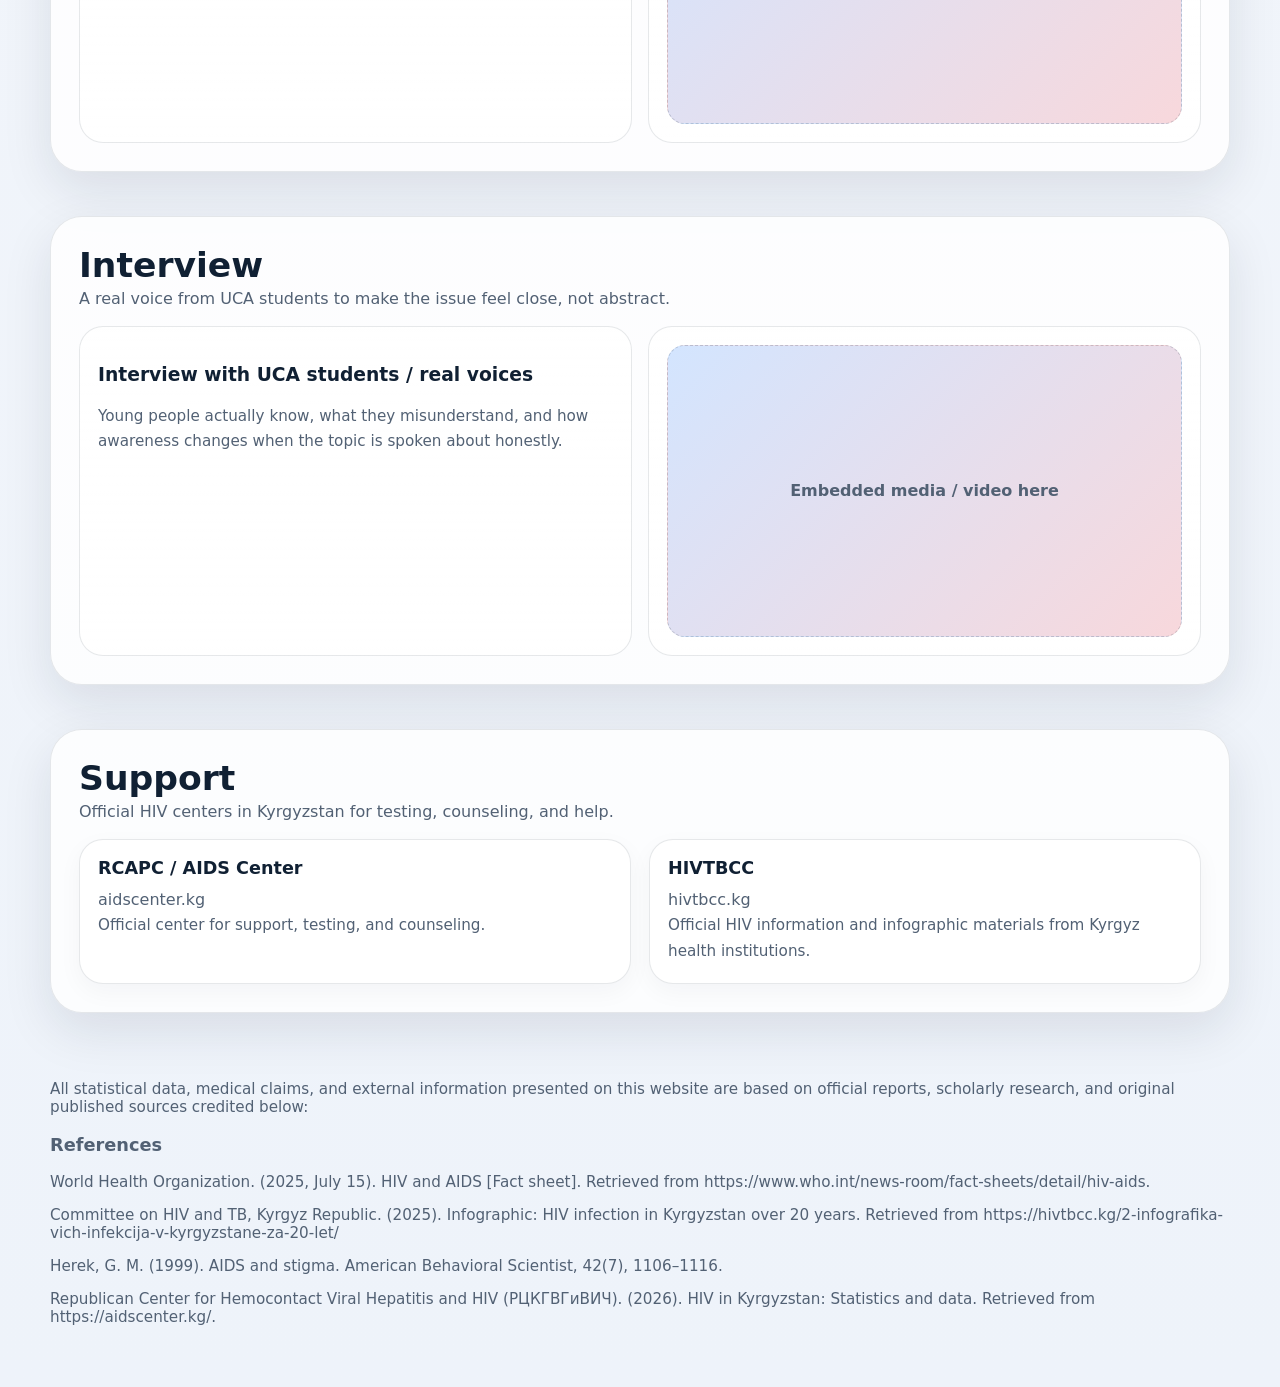
==== commit dcd75248: "add" ====
--- a/index.html
+++ b/index.html
@@ -183,7 +183,7 @@
           <div class="media">
             <div class="media-box">
               <h3>Podcast concept</h3>
-              <p class="note">A short conversation with an HIV specialist from the official center of Kyrgyzstan.</p>
+              <p class="note">A short conversation with an HIV specialist, Jumabekov Bakkeldi Usenovich, from the official center of Kyrgyzstan.</p>
               <div class="pill-row">
                 <span class="pill">Expert voice</span>
                 <span class="pill">Easy listening</span>
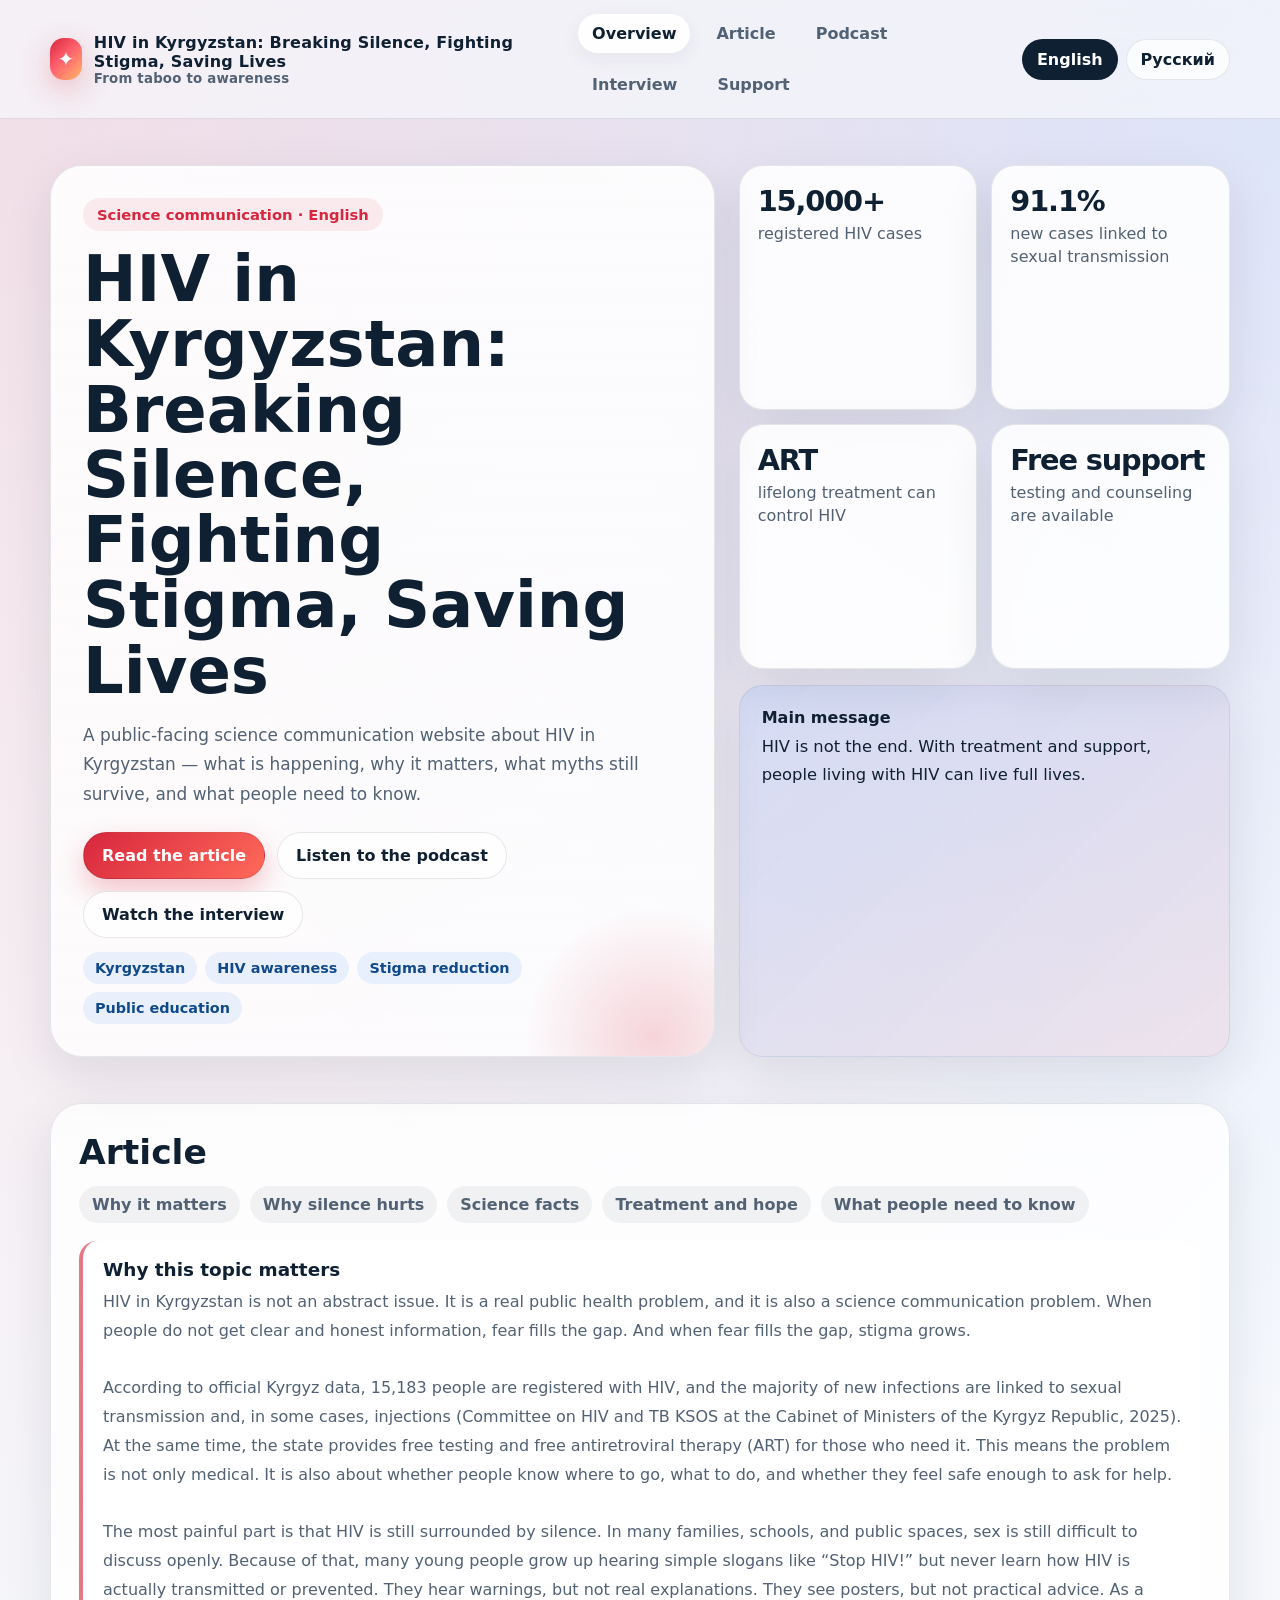
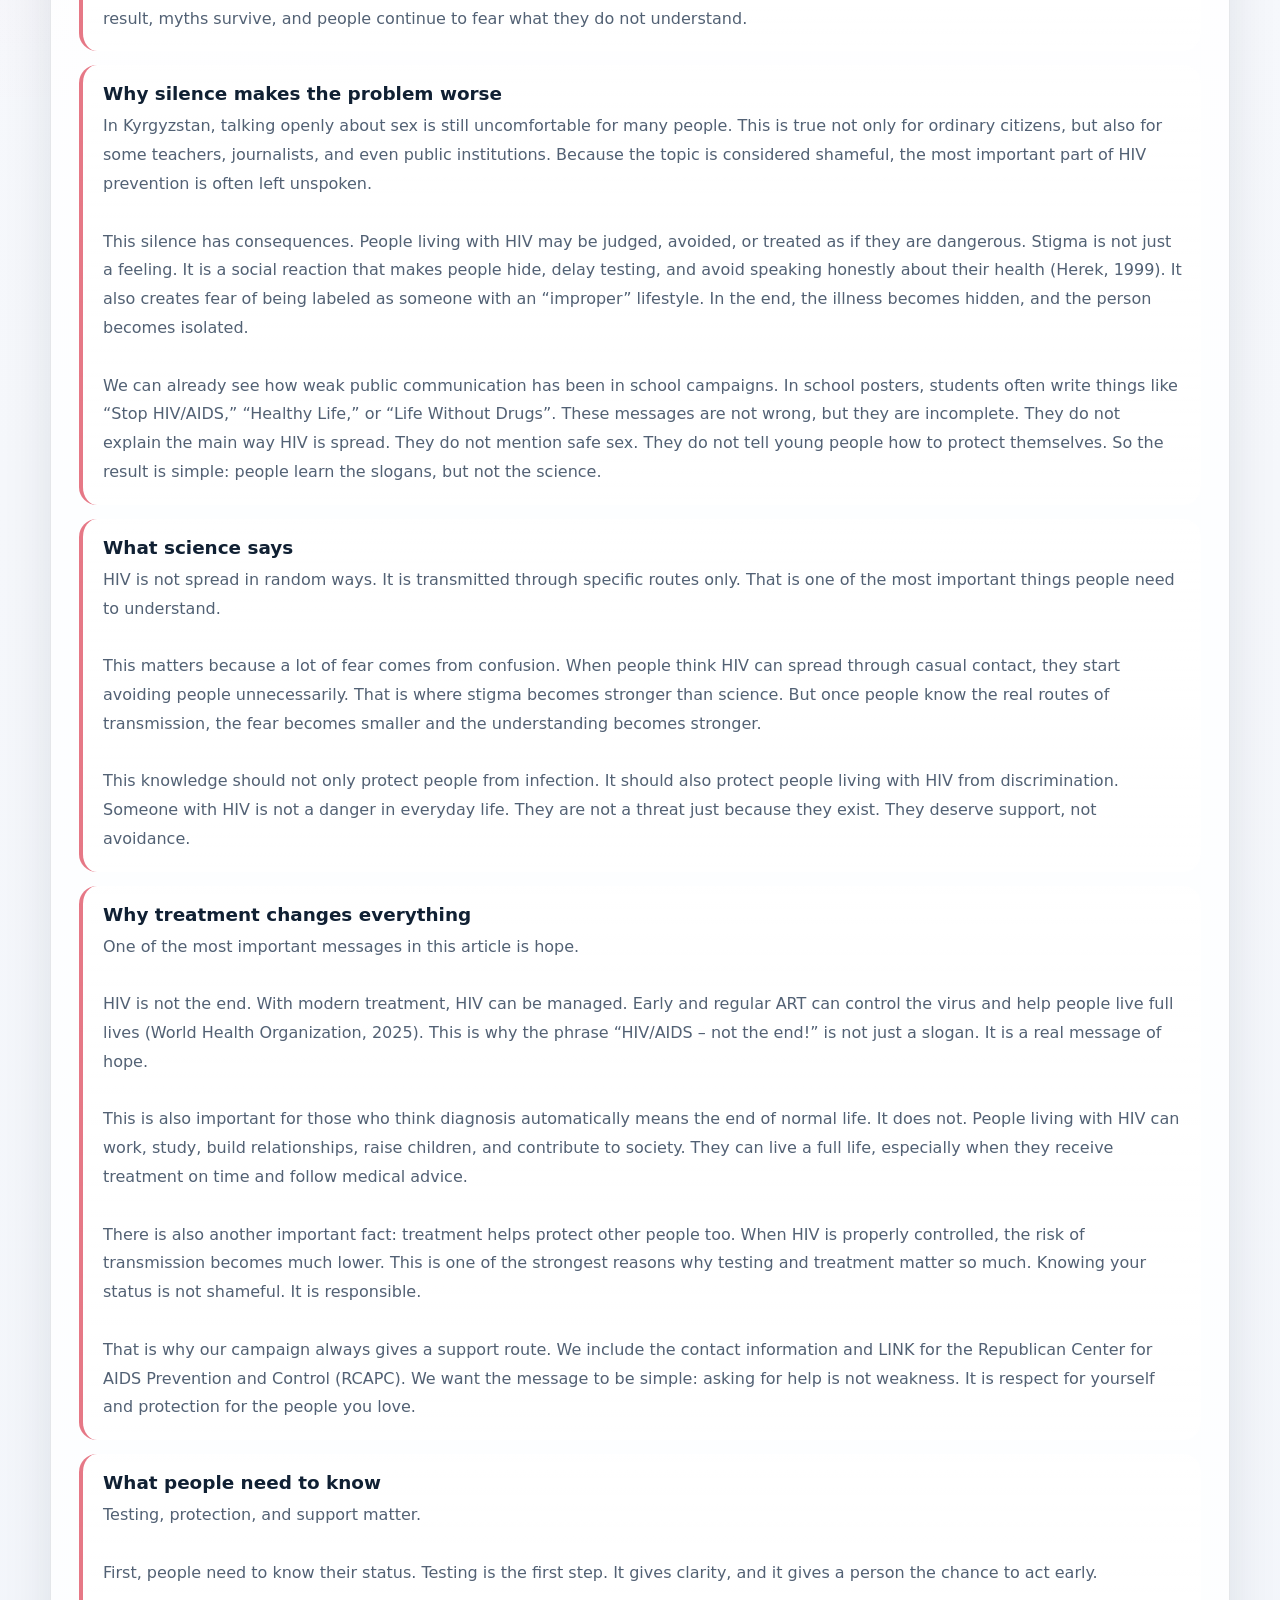
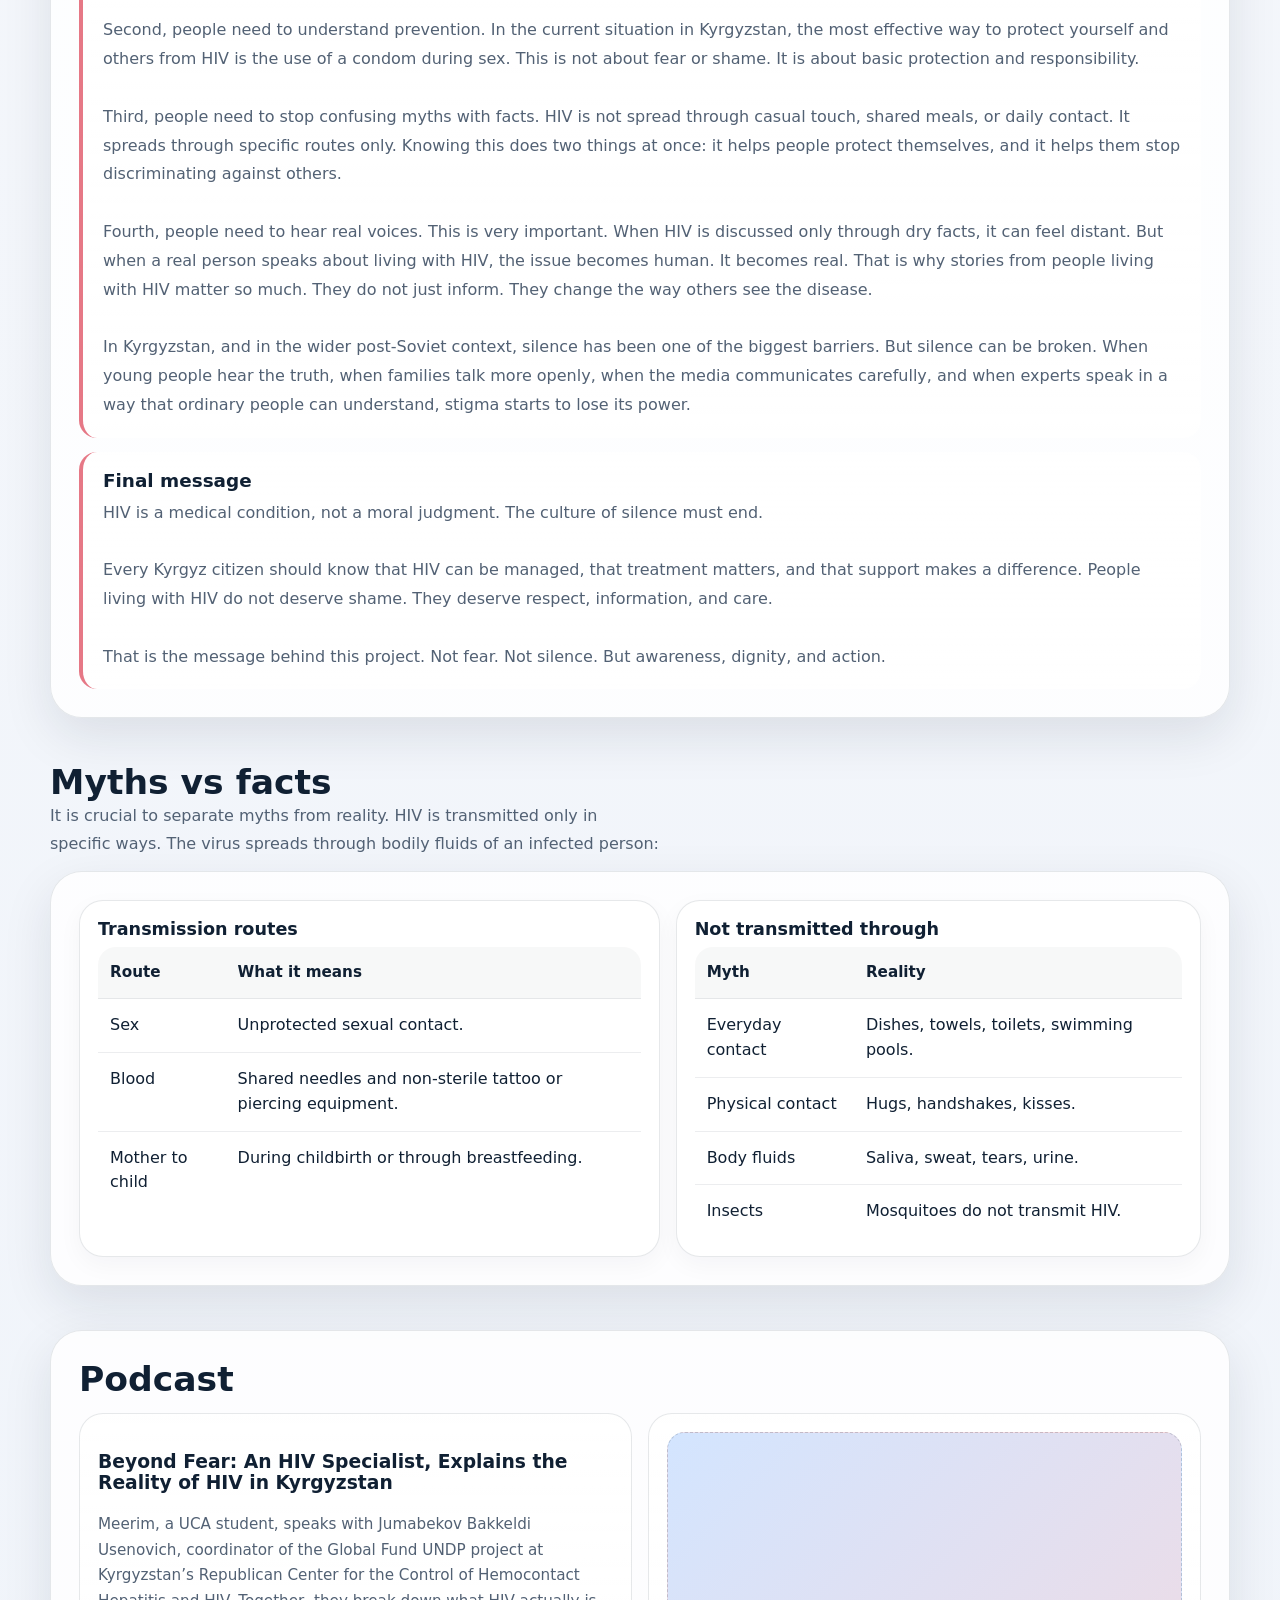
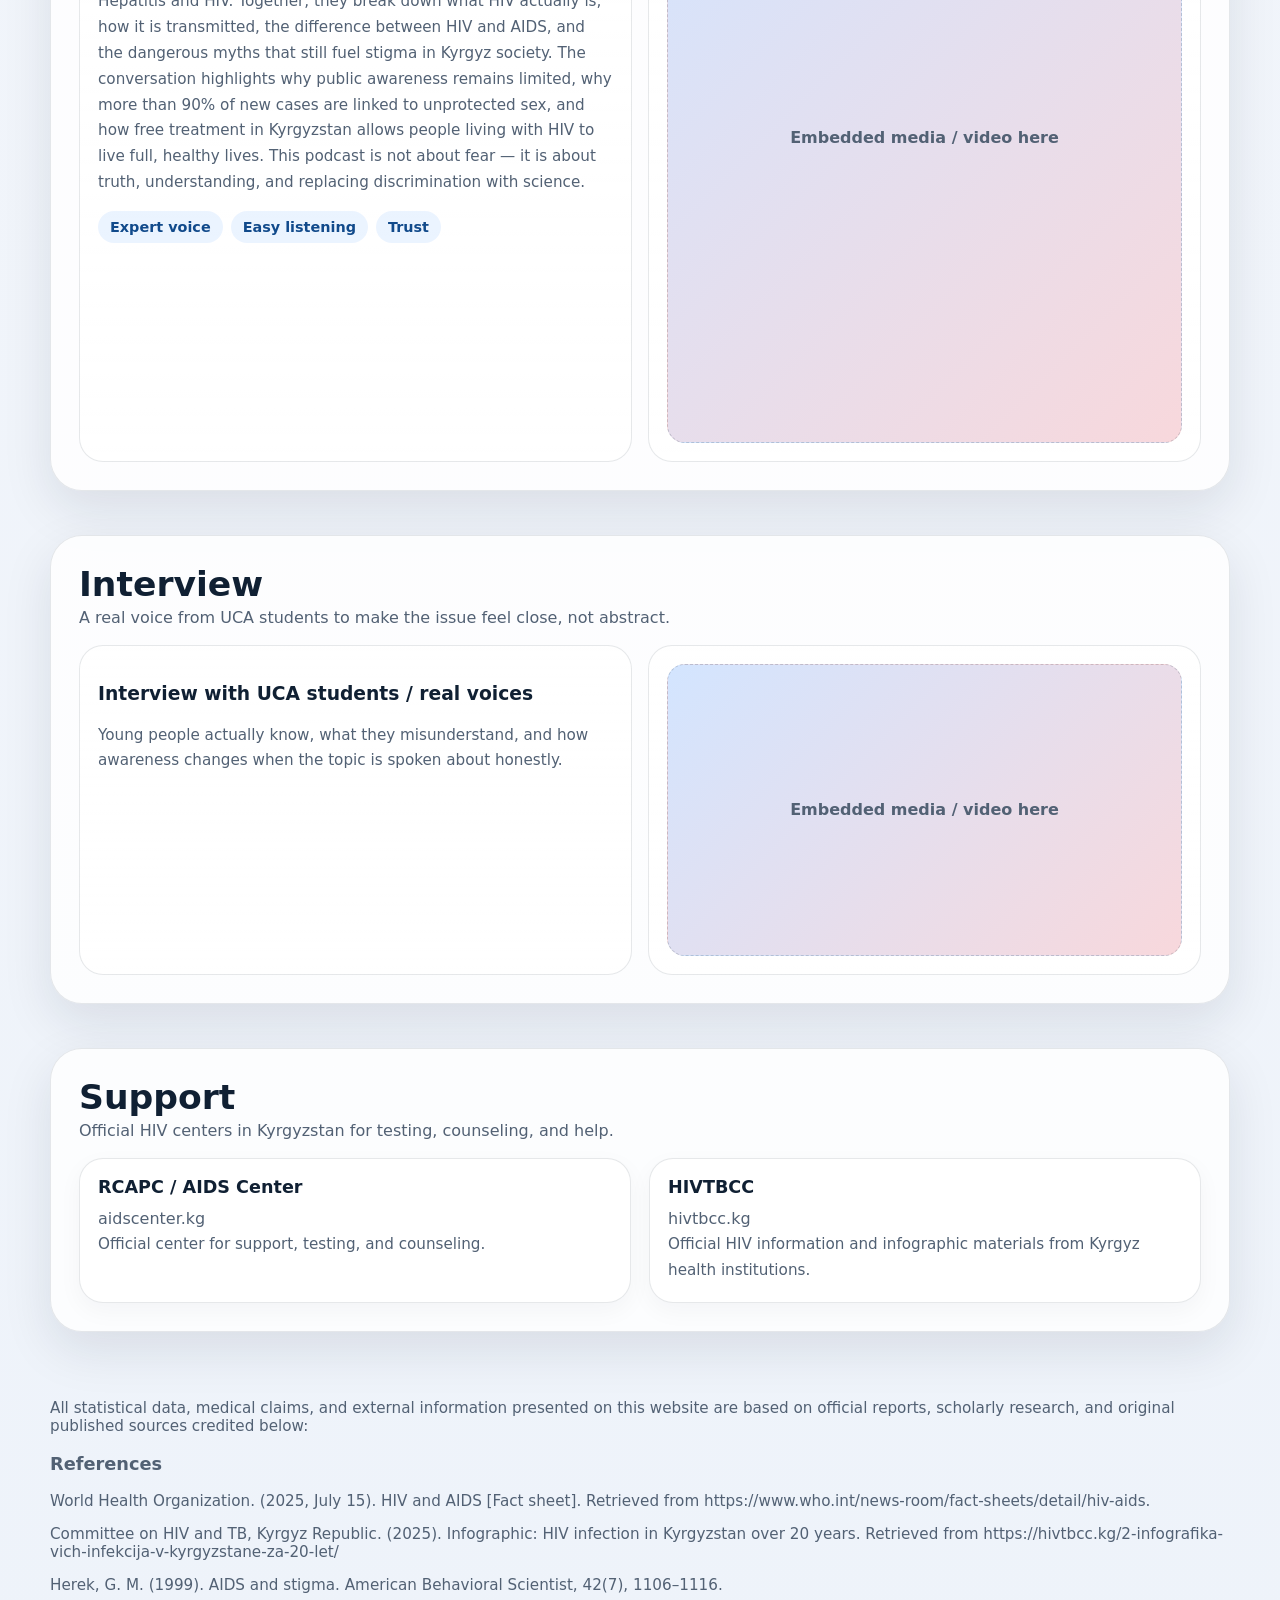
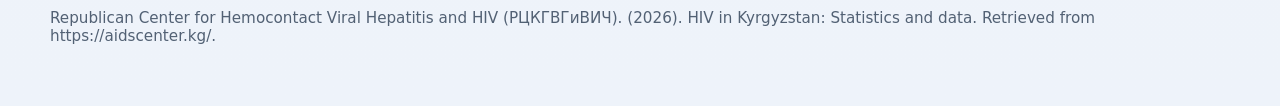
==== commit e7be0aea: "Embed YouTube video in podcast section for direct playback" ====
--- a/index.html
+++ b/index.html
@@ -182,8 +182,8 @@
           </div>
           <div class="media">
             <div class="media-box">
-              <h3>Podcast concept</h3>
-              <p class="note">A short conversation with an HIV specialist, Jumabekov Bakkeldi Usenovich, from the official center of Kyrgyzstan.</p>
+              <h3>Beyond Fear: An HIV Specialist, Explains the Reality of HIV in Kyrgyzstan</h3>
+              <p class="note">Meerim, a UCA student, speaks with Jumabekov Bakkeldi Usenovich, coordinator of the Global Fund UNDP project at Kyrgyzstan’s Republican Center for the Control of Hemocontact Hepatitis and HIV. Together, they break down what HIV actually is, how it is transmitted, the difference between HIV and AIDS, and the dangerous myths that still fuel stigma in Kyrgyz society. The conversation highlights why public awareness remains limited, why more than 90% of new cases are linked to unprotected sex, and how free treatment in Kyrgyzstan allows people living with HIV to live full, healthy lives. This podcast is not about fear — it is about truth, understanding, and replacing discrimination with science.</p>
               <div class="pill-row">
                 <span class="pill">Expert voice</span>
                 <span class="pill">Easy listening</span>
@@ -191,7 +191,17 @@
               </div>
             </div>
             <div class="media-box">
-              <div class="embed"></div>
+              <div class="embed">
+                <iframe 
+                  width="100%" 
+                  height="315" 
+                  src="https://www.youtube.com/embed/ZtK30d0F3eo" 
+                  title="Beyond Fear: An HIV Specialist Explains the Reality of HIV in Kyrgyzstan" 
+                  frameborder="0" 
+                  allow="accelerometer; autoplay; clipboard-write; encrypted-media; gyroscope; picture-in-picture" 
+                  allowfullscreen>
+                </iframe>
+              </div>
             </div>
           </div>
         </div>
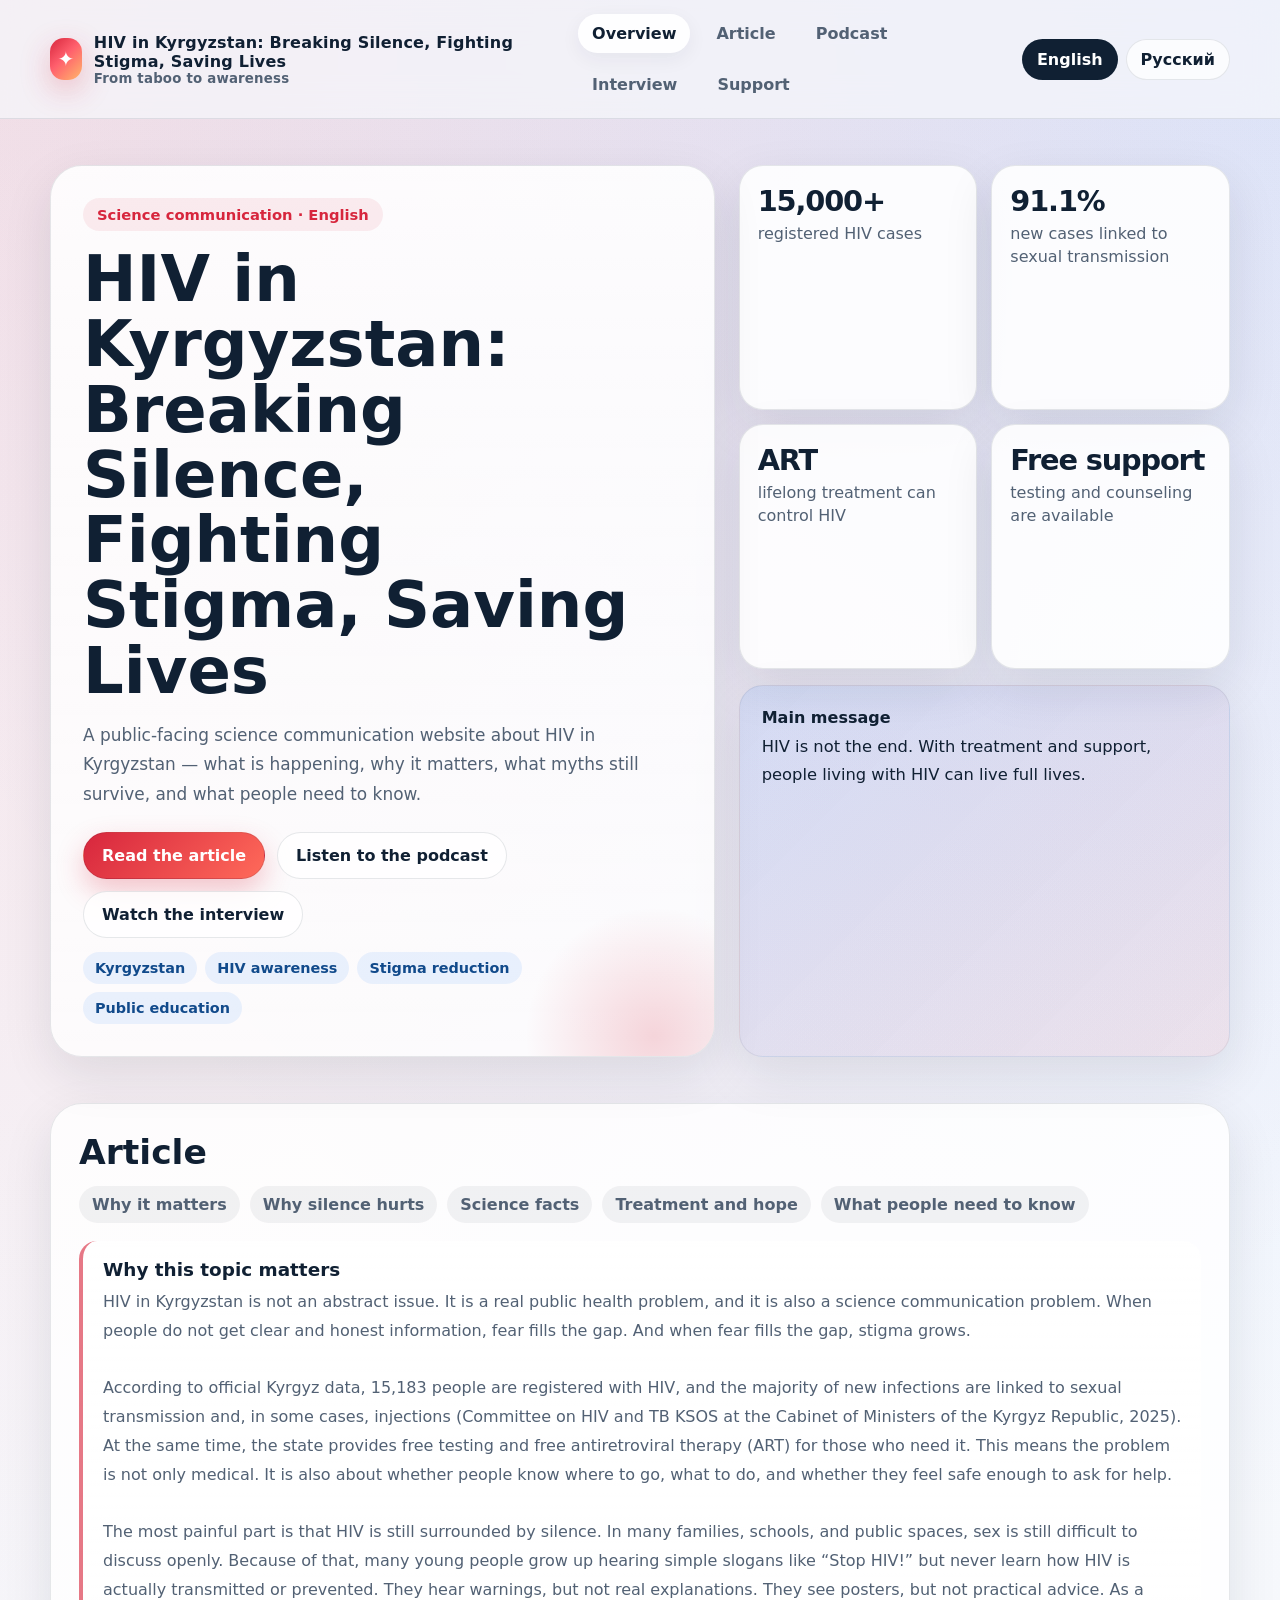
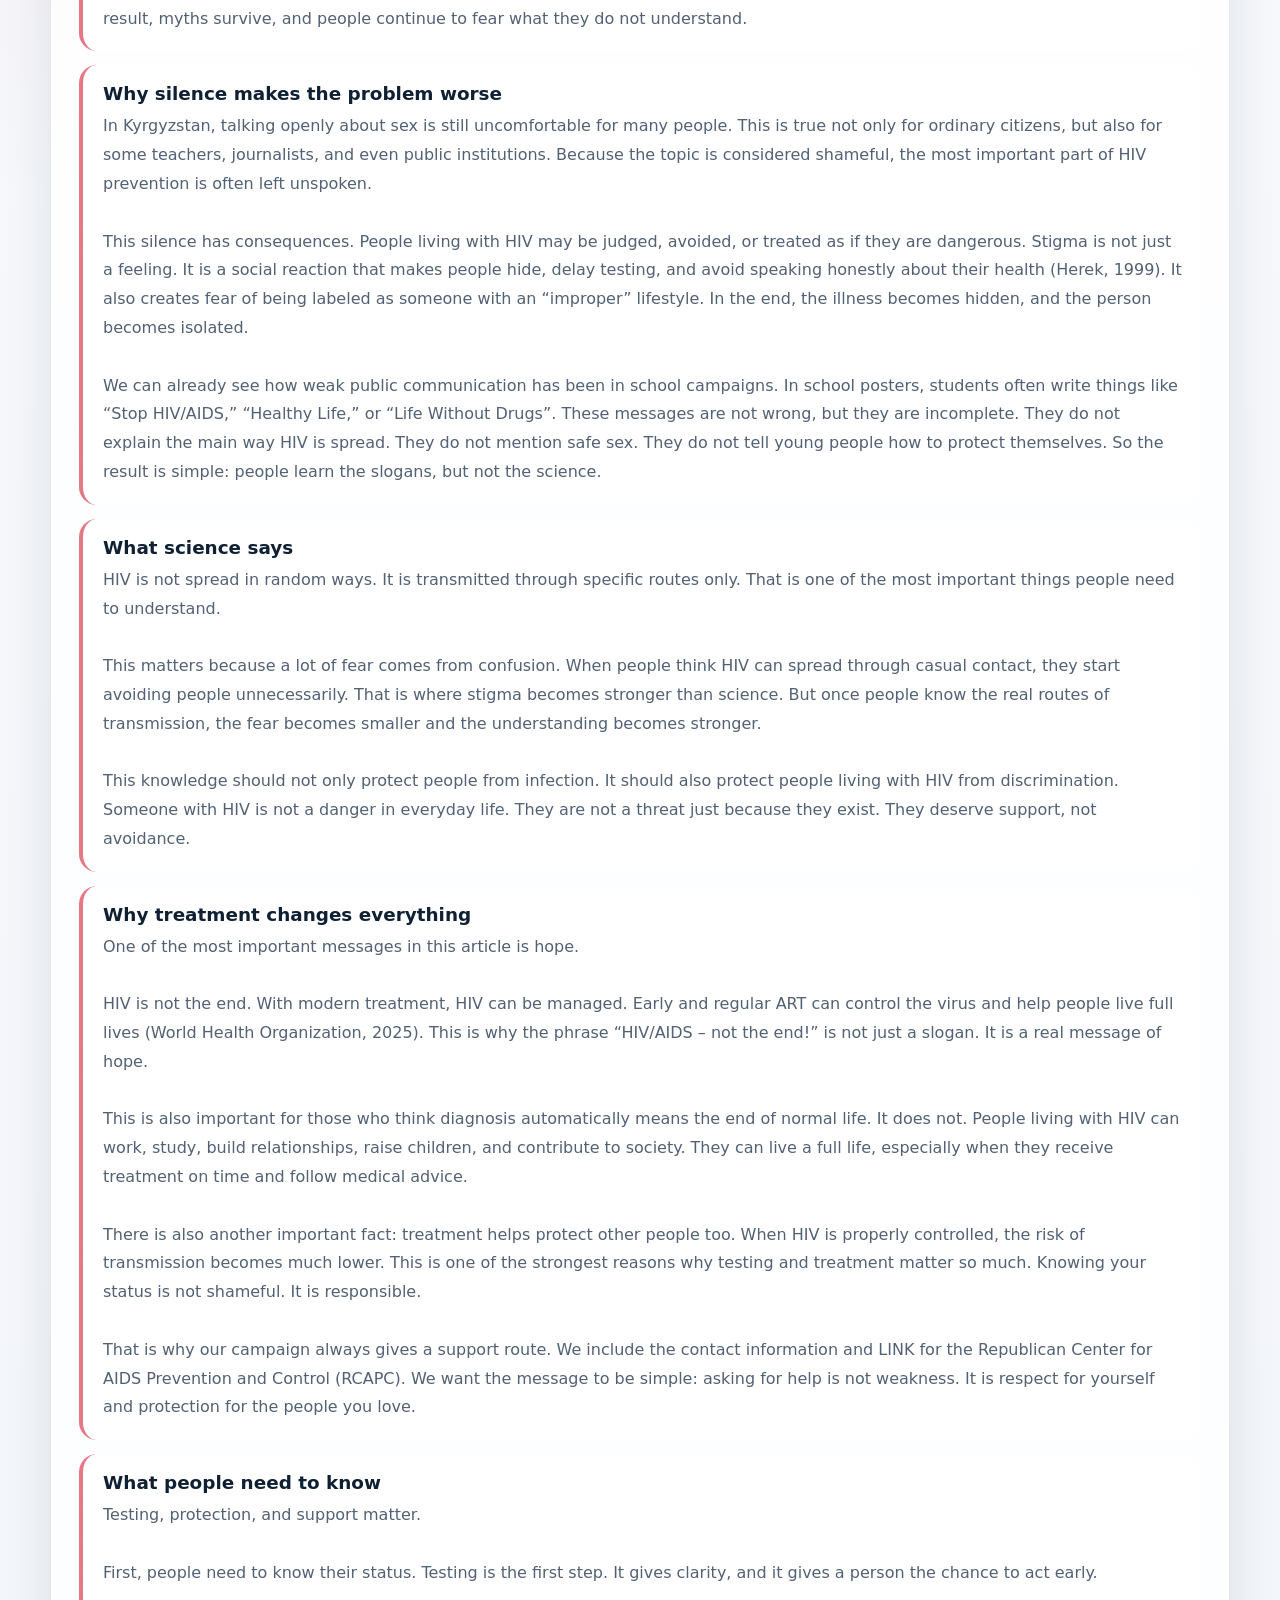
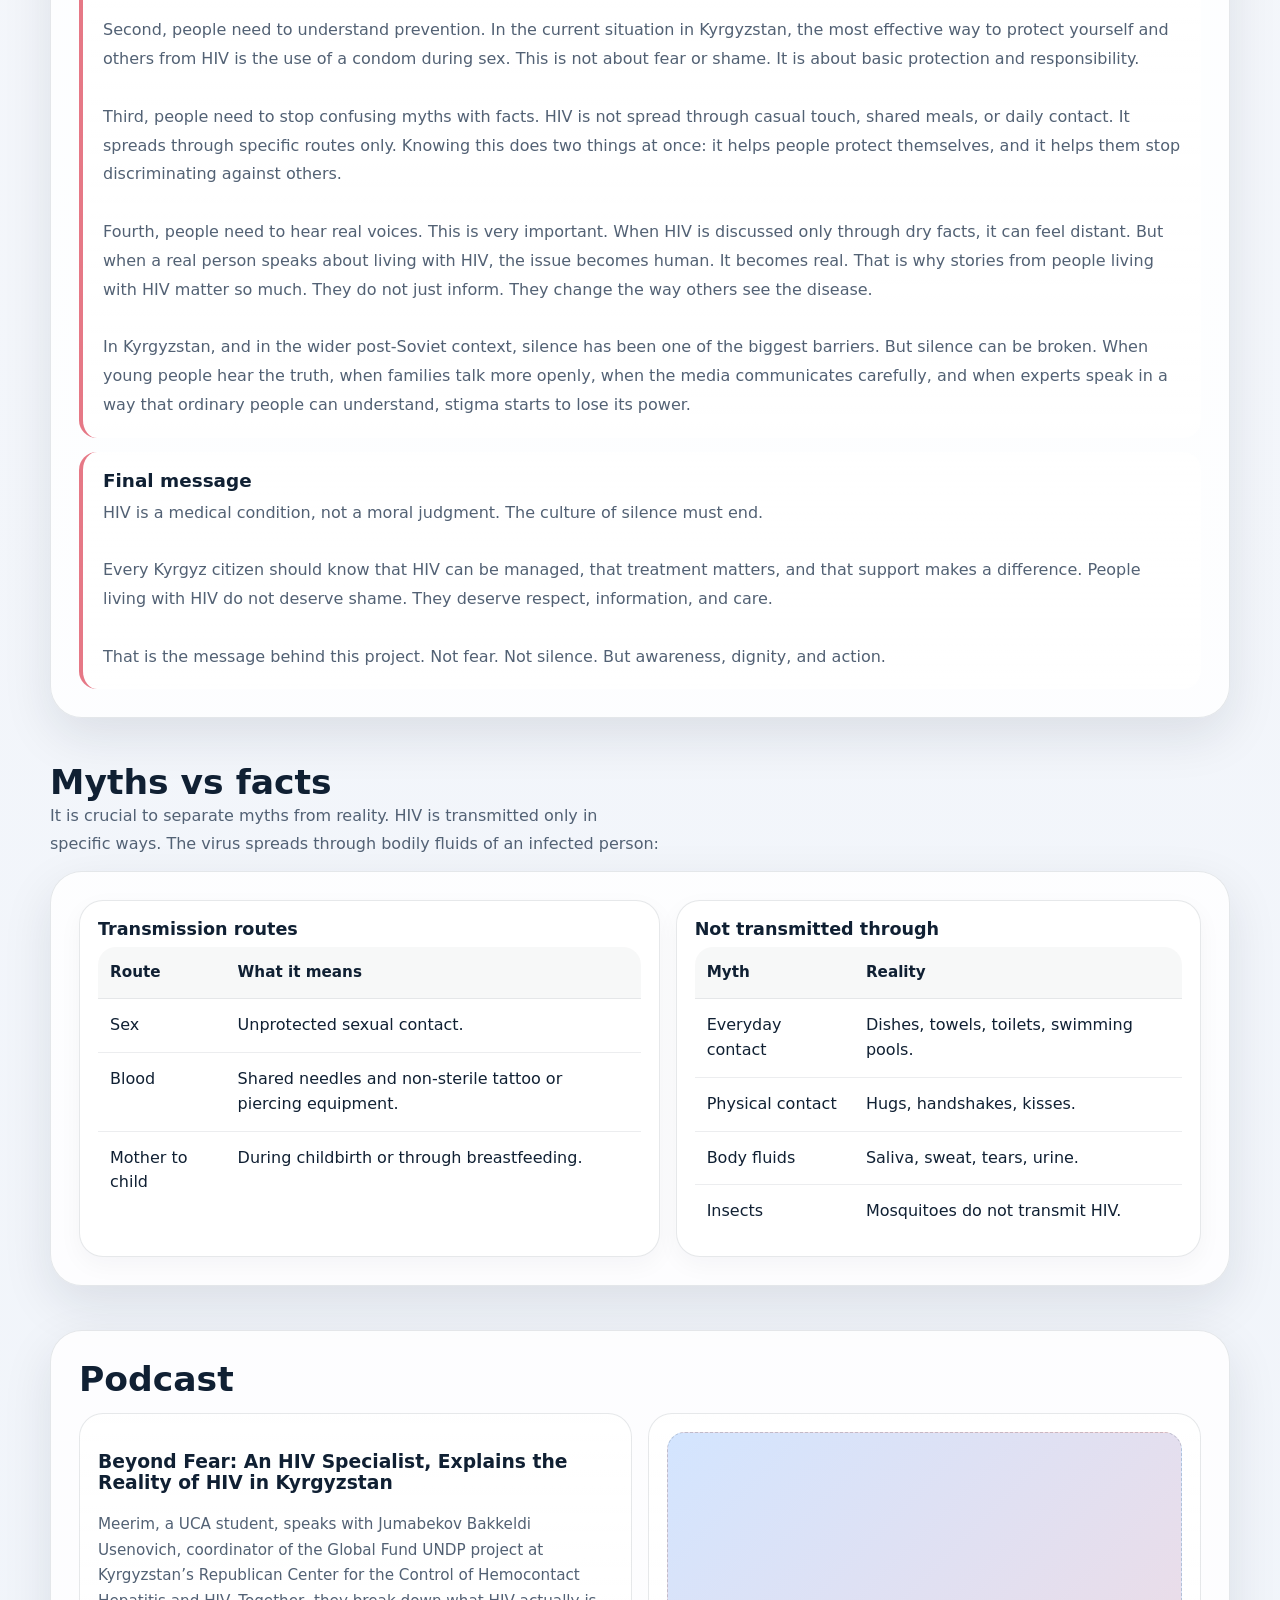
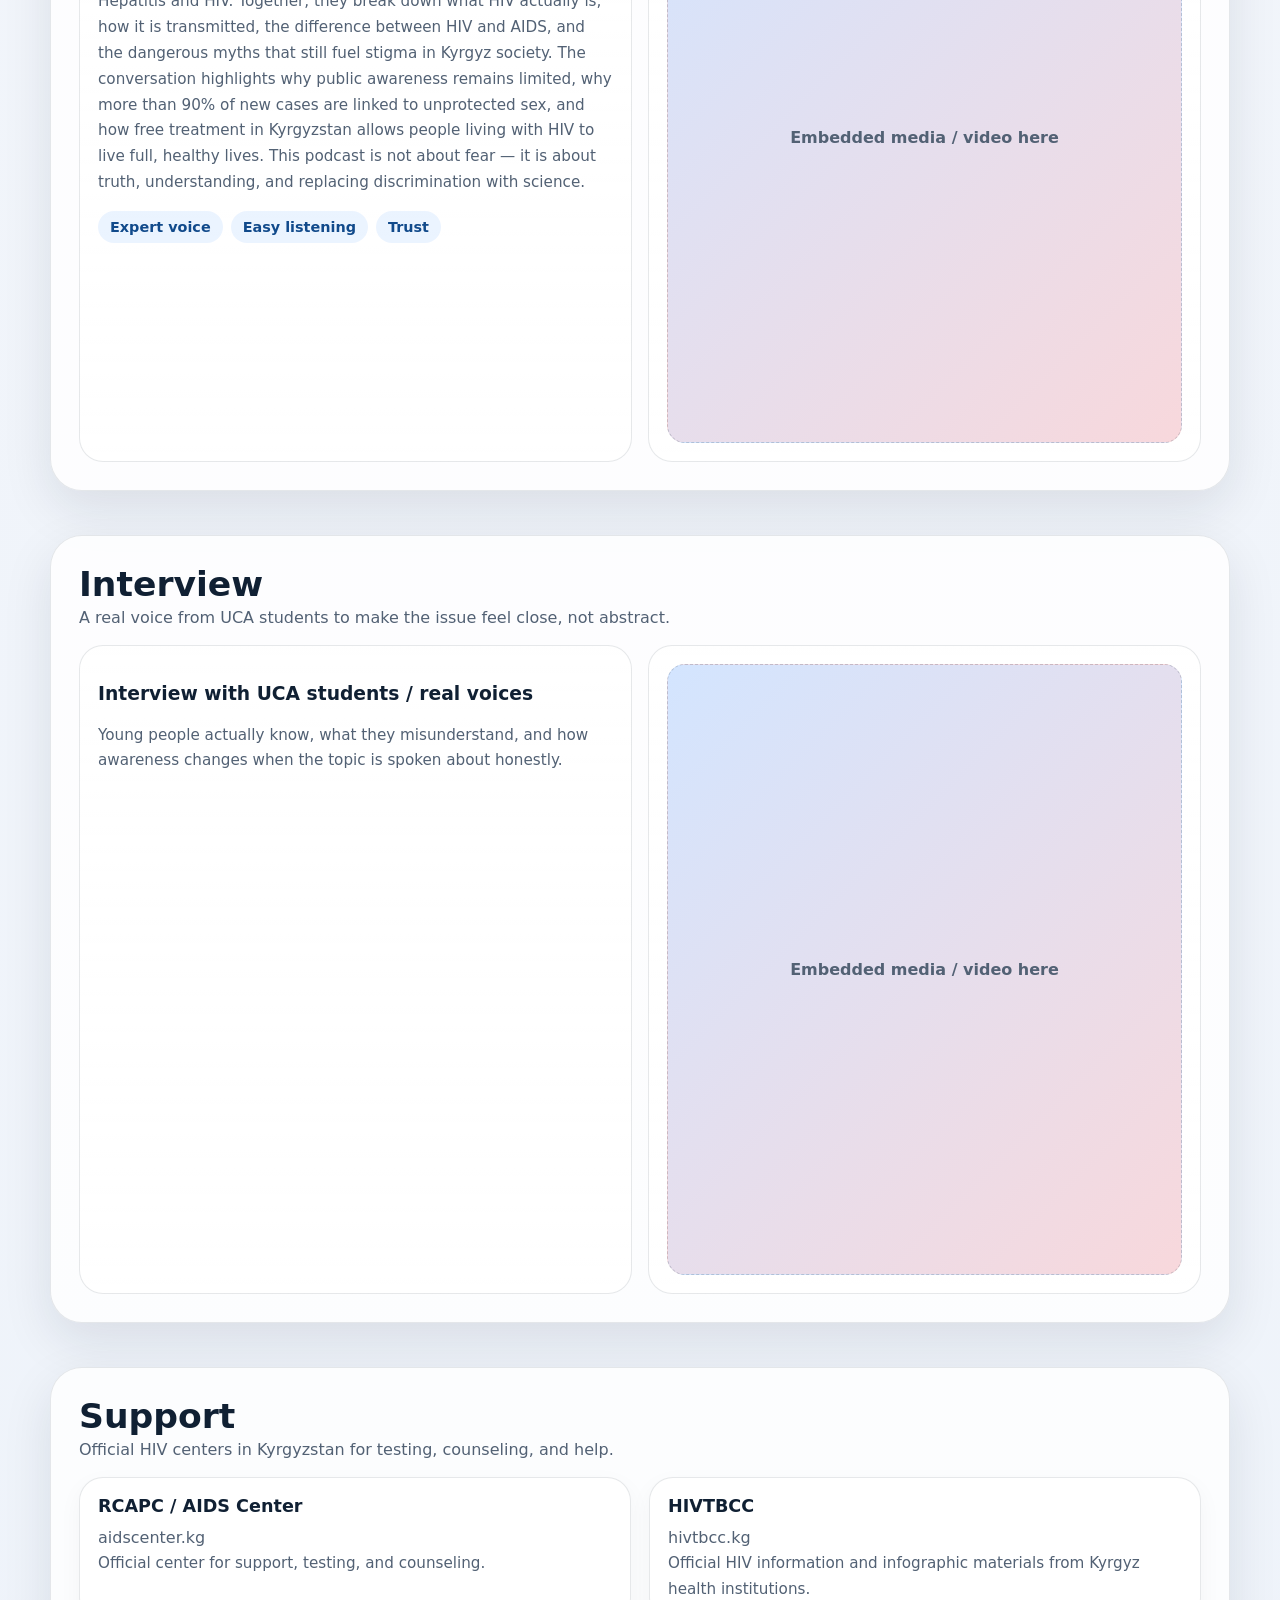
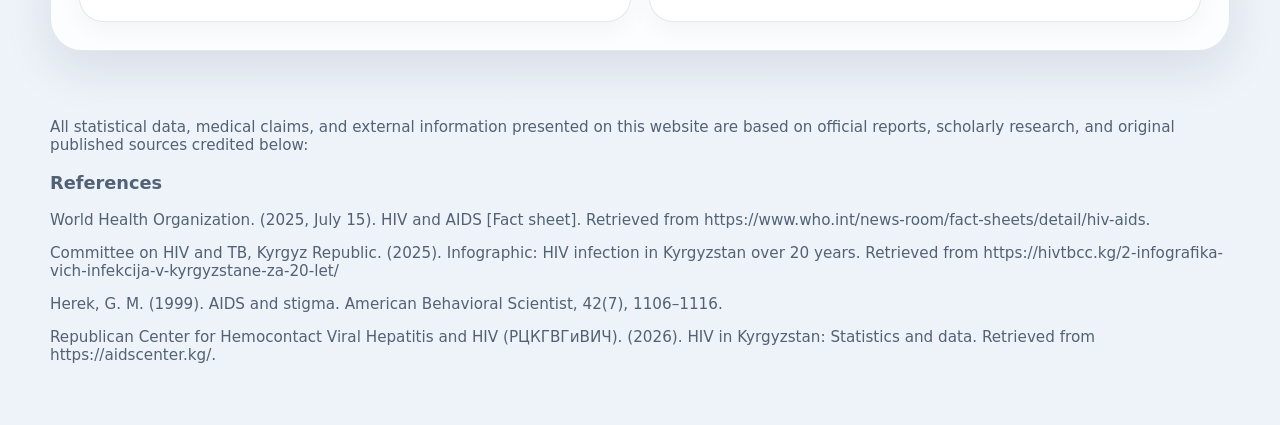
==== commit 3c52e827: "add" ====
--- a/index.html
+++ b/index.html
@@ -223,7 +223,17 @@
               <p class="note">Young people actually know, what they misunderstand, and how awareness changes when the topic is spoken about honestly.</p>
             </div>
             <div class="media-box">
-              <div class="embed"></div>
+              <div class="embed">
+                <iframe 
+                  width="100%" 
+                  height="315" 
+                  src="https://www.youtube.com/embed/3NSwT51ftVk" 
+                  title="Interview with UCA Students about HIV in Kyrgyzstan" 
+                  frameborder="0" 
+                  allow="accelerometer; autoplay; clipboard-write; encrypted-media; gyroscope; picture-in-picture" 
+                  allowfullscreen>
+                </iframe>
+              </div>
             </div>
           </div>
         </div>
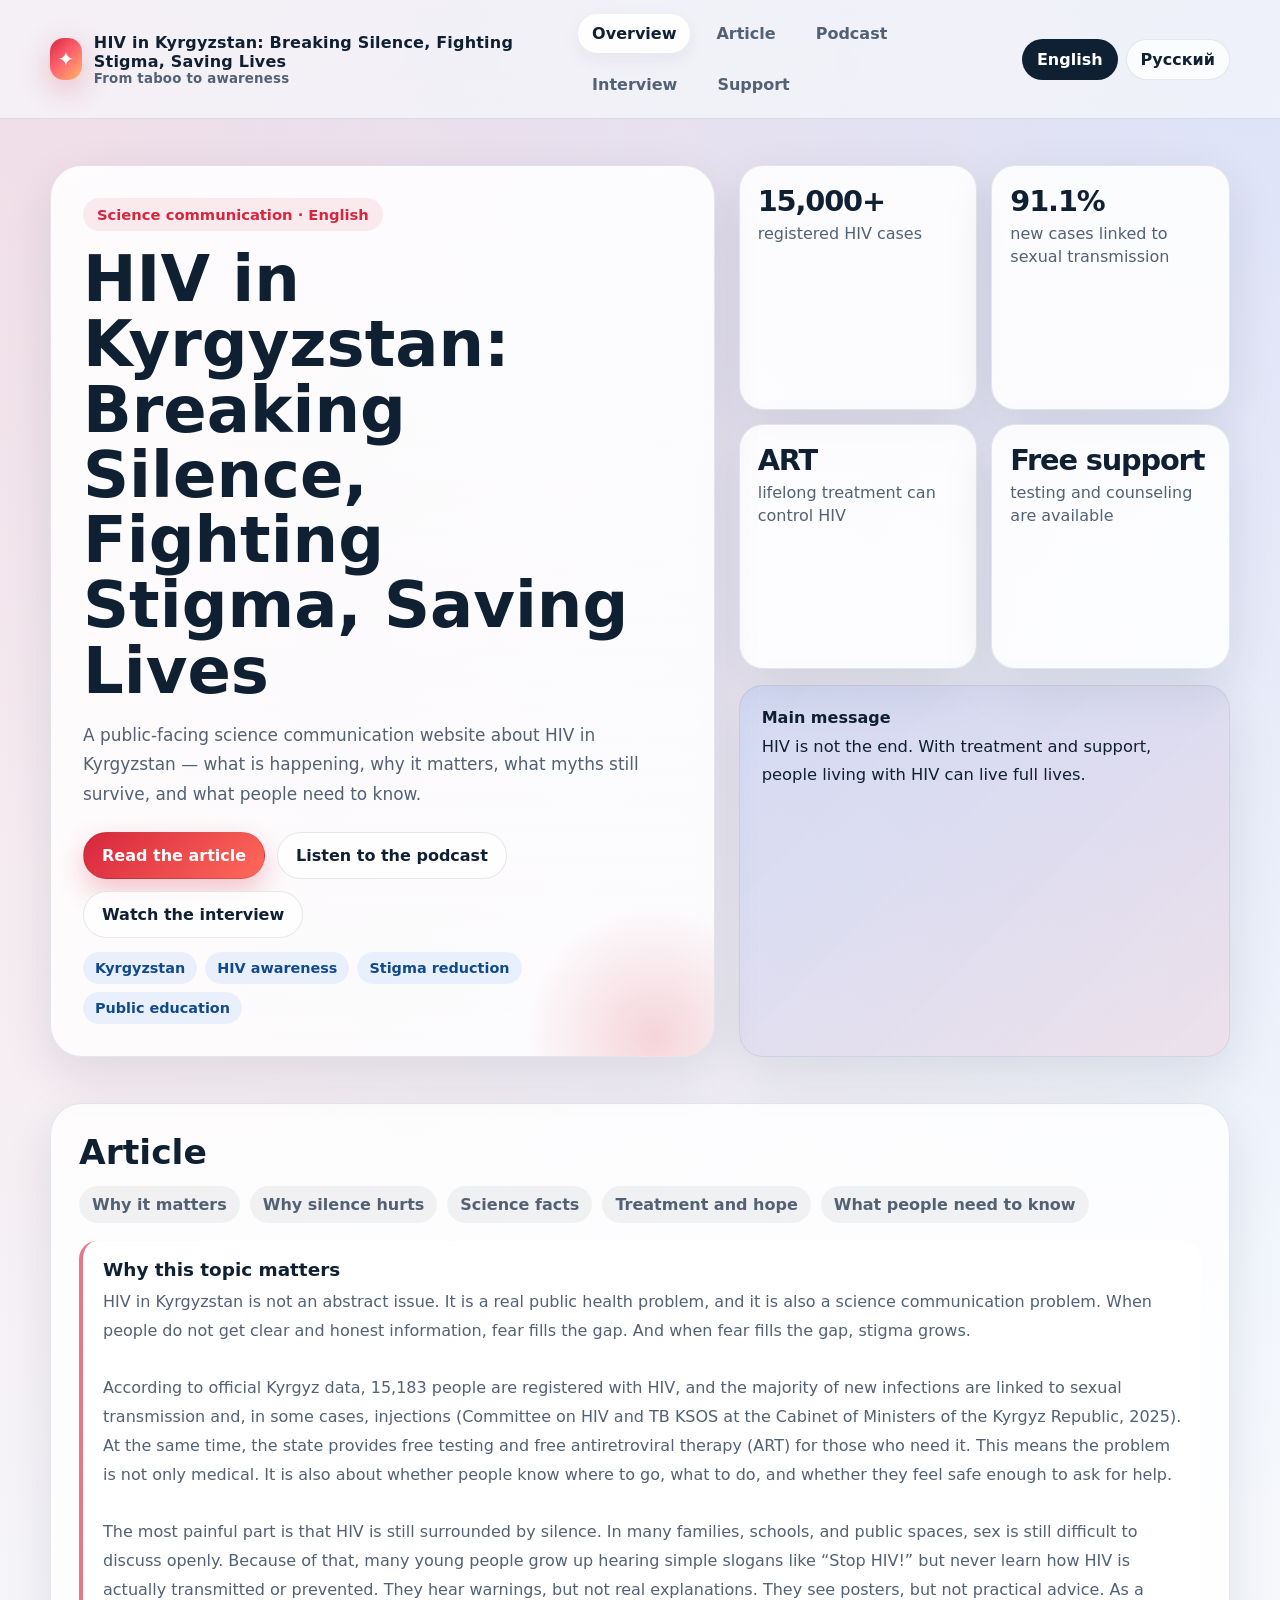
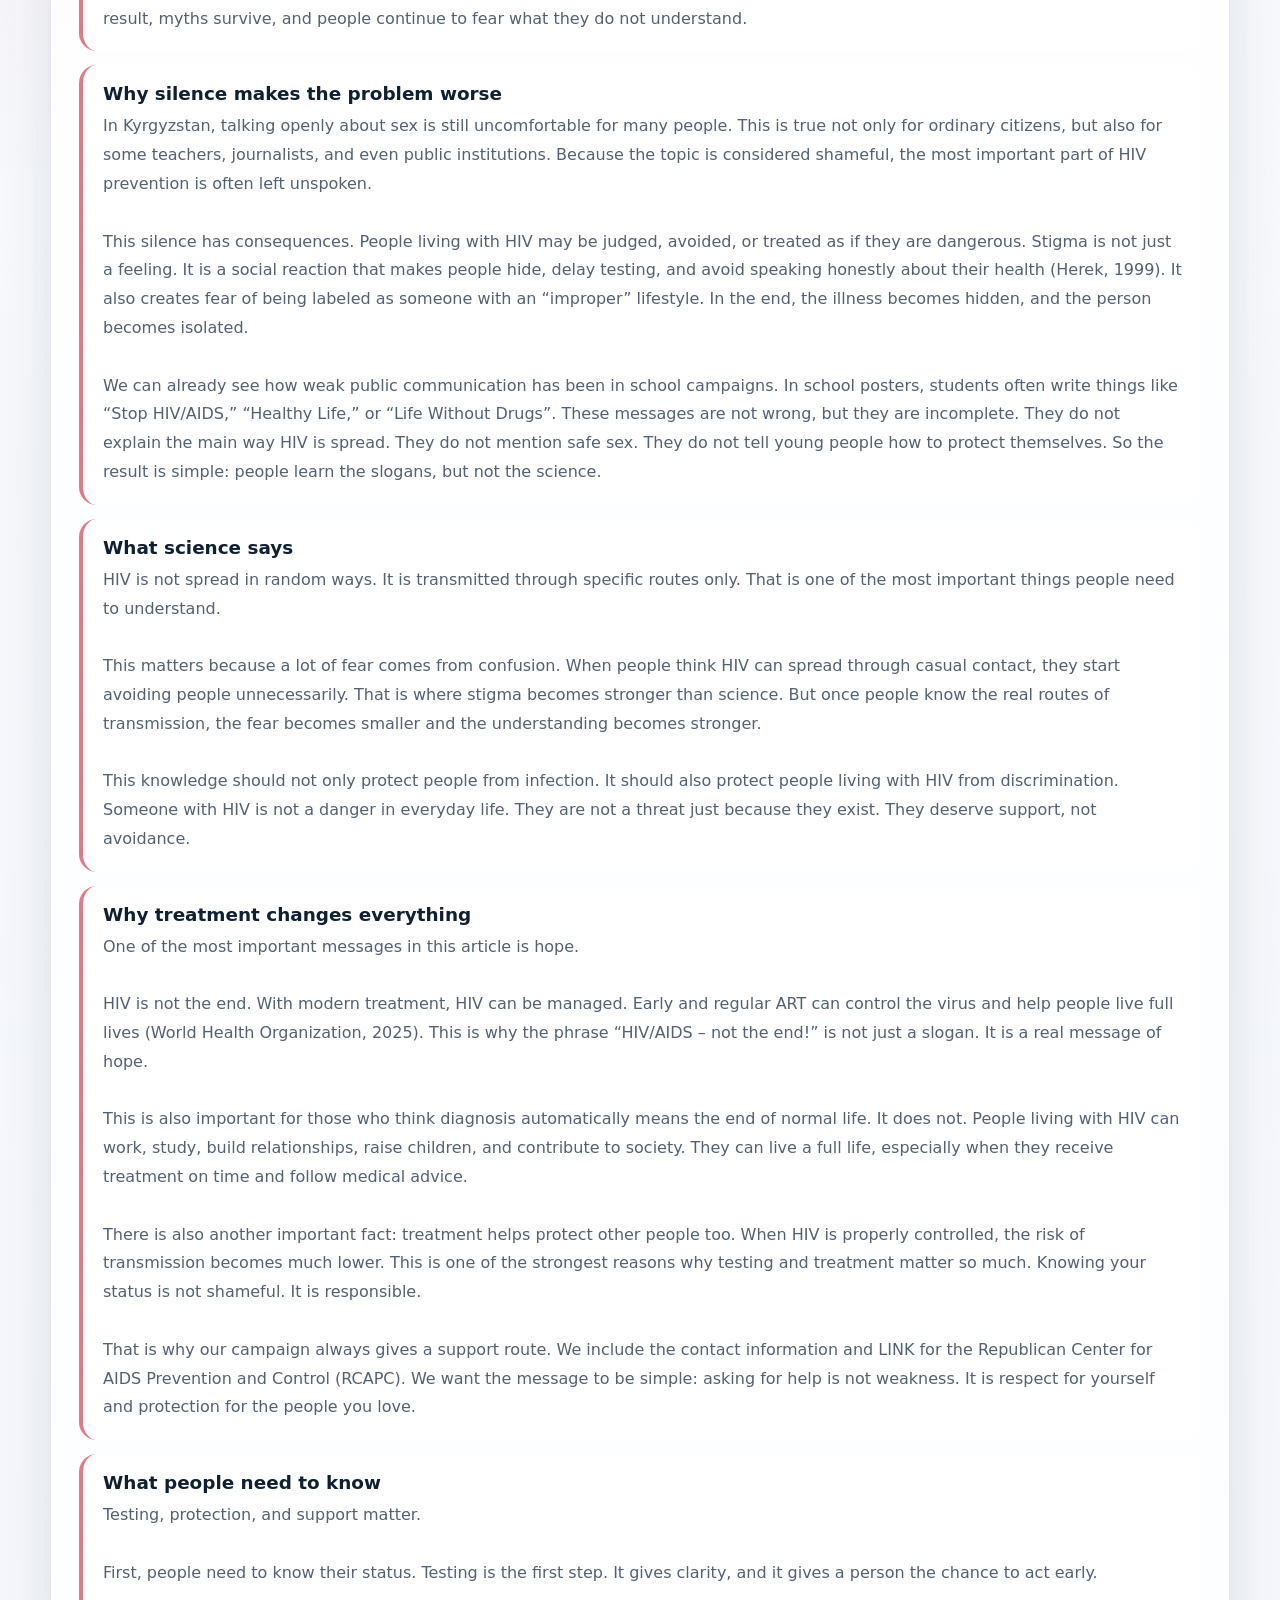
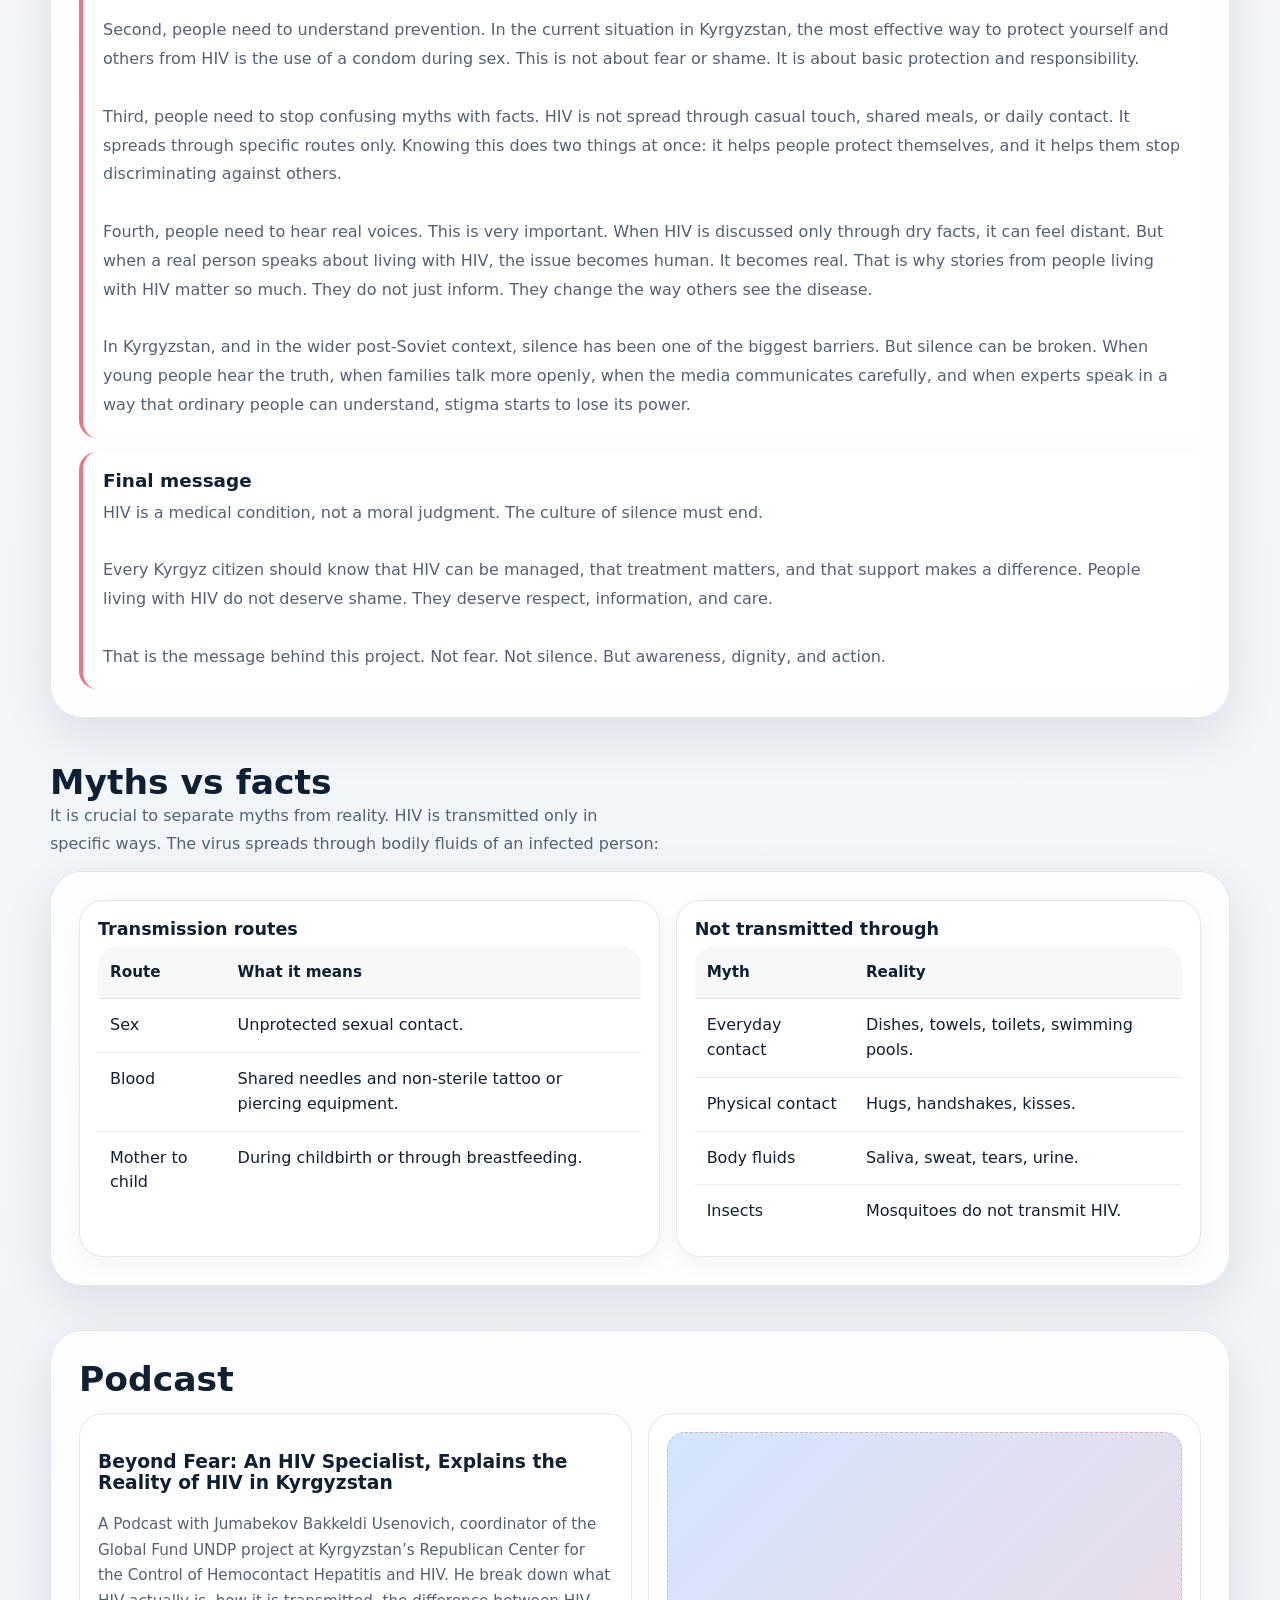
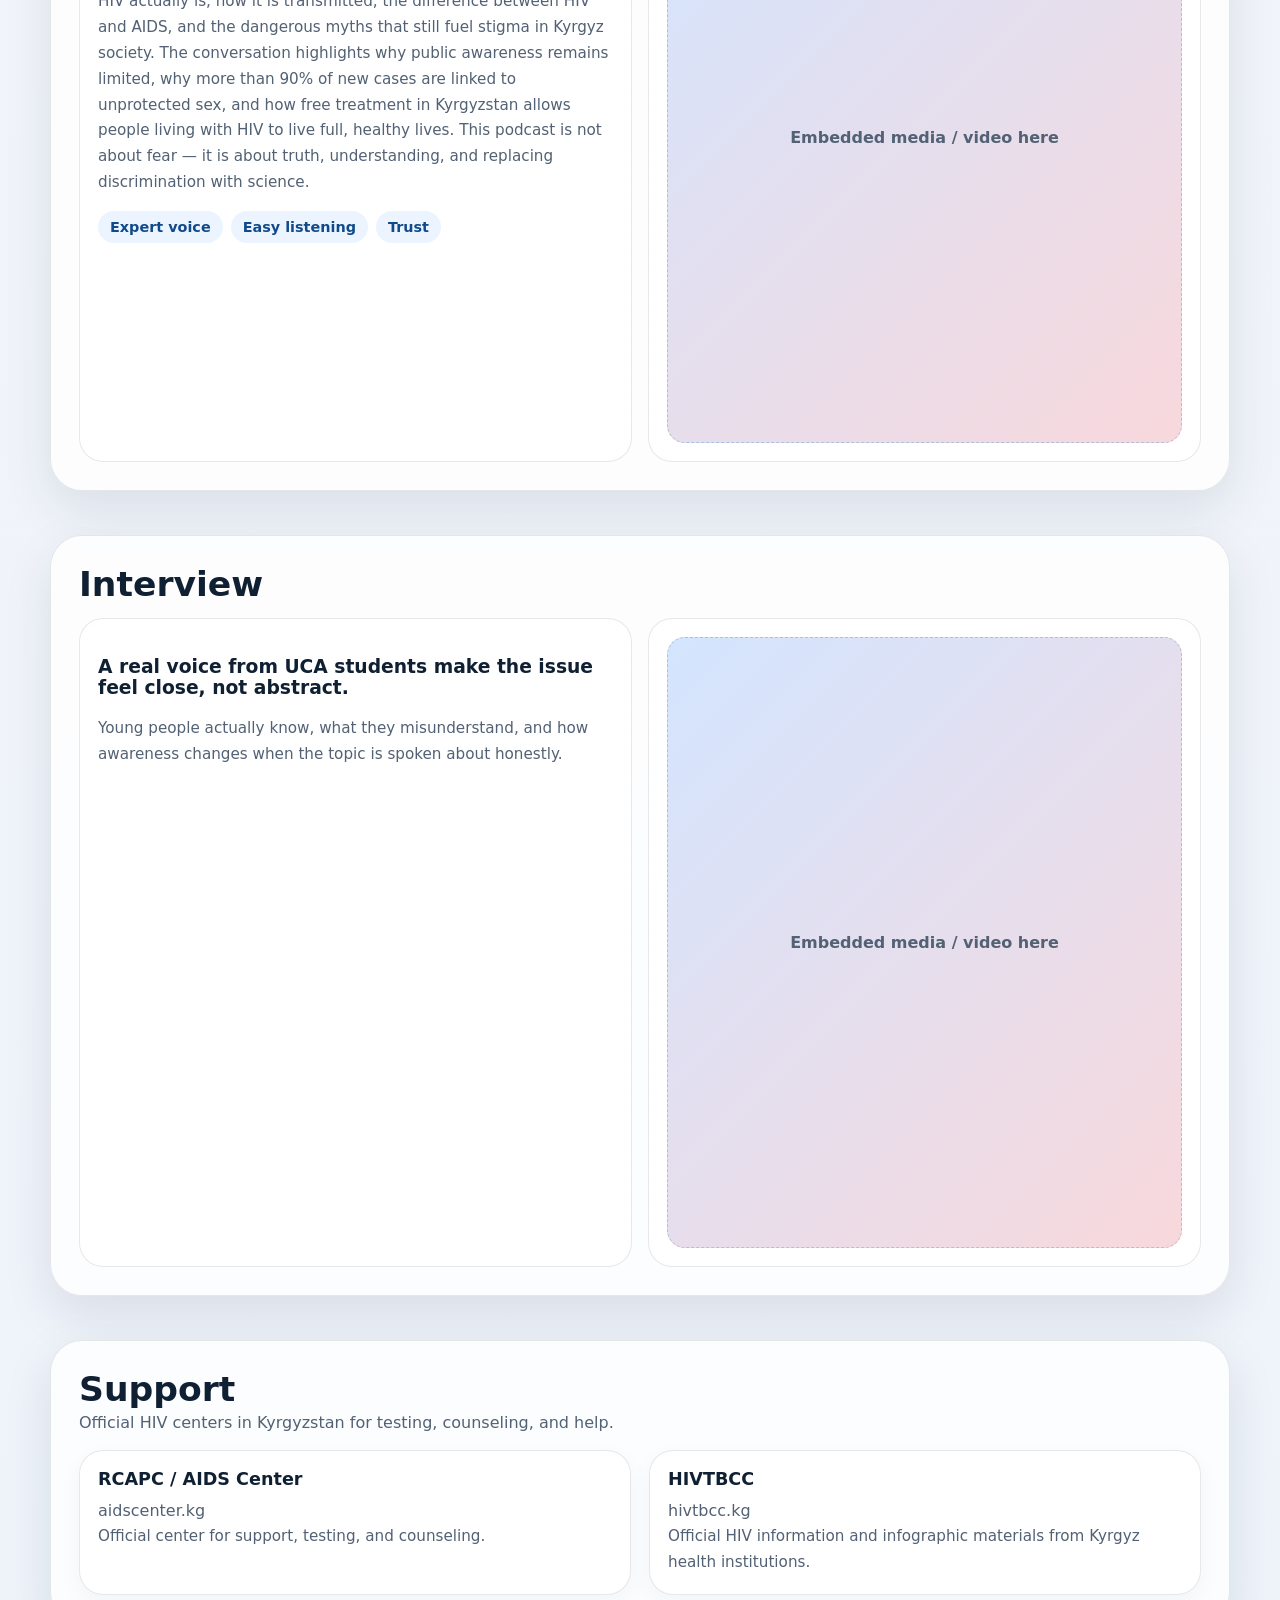
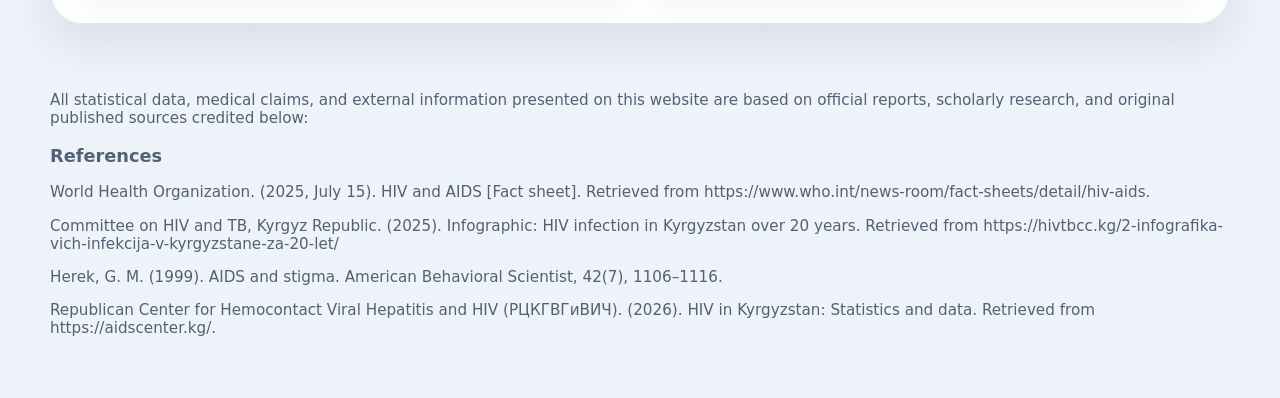
==== commit d72f0f47: "add" ====
--- a/index.html
+++ b/index.html
@@ -183,7 +183,7 @@
           <div class="media">
             <div class="media-box">
               <h3>Beyond Fear: An HIV Specialist, Explains the Reality of HIV in Kyrgyzstan</h3>
-              <p class="note">Meerim, a UCA student, speaks with Jumabekov Bakkeldi Usenovich, coordinator of the Global Fund UNDP project at Kyrgyzstan’s Republican Center for the Control of Hemocontact Hepatitis and HIV. Together, they break down what HIV actually is, how it is transmitted, the difference between HIV and AIDS, and the dangerous myths that still fuel stigma in Kyrgyz society. The conversation highlights why public awareness remains limited, why more than 90% of new cases are linked to unprotected sex, and how free treatment in Kyrgyzstan allows people living with HIV to live full, healthy lives. This podcast is not about fear — it is about truth, understanding, and replacing discrimination with science.</p>
+              <p class="note">A Podcast with Jumabekov Bakkeldi Usenovich, coordinator of the Global Fund UNDP project at Kyrgyzstan’s Republican Center for the Control of Hemocontact Hepatitis and HIV. He break down what HIV actually is, how it is transmitted, the difference between HIV and AIDS, and the dangerous myths that still fuel stigma in Kyrgyz society. The conversation highlights why public awareness remains limited, why more than 90% of new cases are linked to unprotected sex, and how free treatment in Kyrgyzstan allows people living with HIV to live full, healthy lives. This podcast is not about fear — it is about truth, understanding, and replacing discrimination with science.</p>
               <div class="pill-row">
                 <span class="pill">Expert voice</span>
                 <span class="pill">Easy listening</span>
@@ -214,12 +214,11 @@
           <div class="section-header">
             <div>
               <h2>Interview</h2>
-              <p class="sub">A real voice from UCA students to make the issue feel close, not abstract.</p>
             </div>
           </div>
           <div class="media">
             <div class="media-box">
-              <h3>Interview with UCA students / real voices</h3>
+              <h3>A real voice from UCA students make the issue feel close, not abstract.</h3>
               <p class="note">Young people actually know, what they misunderstand, and how awareness changes when the topic is spoken about honestly.</p>
             </div>
             <div class="media-box">
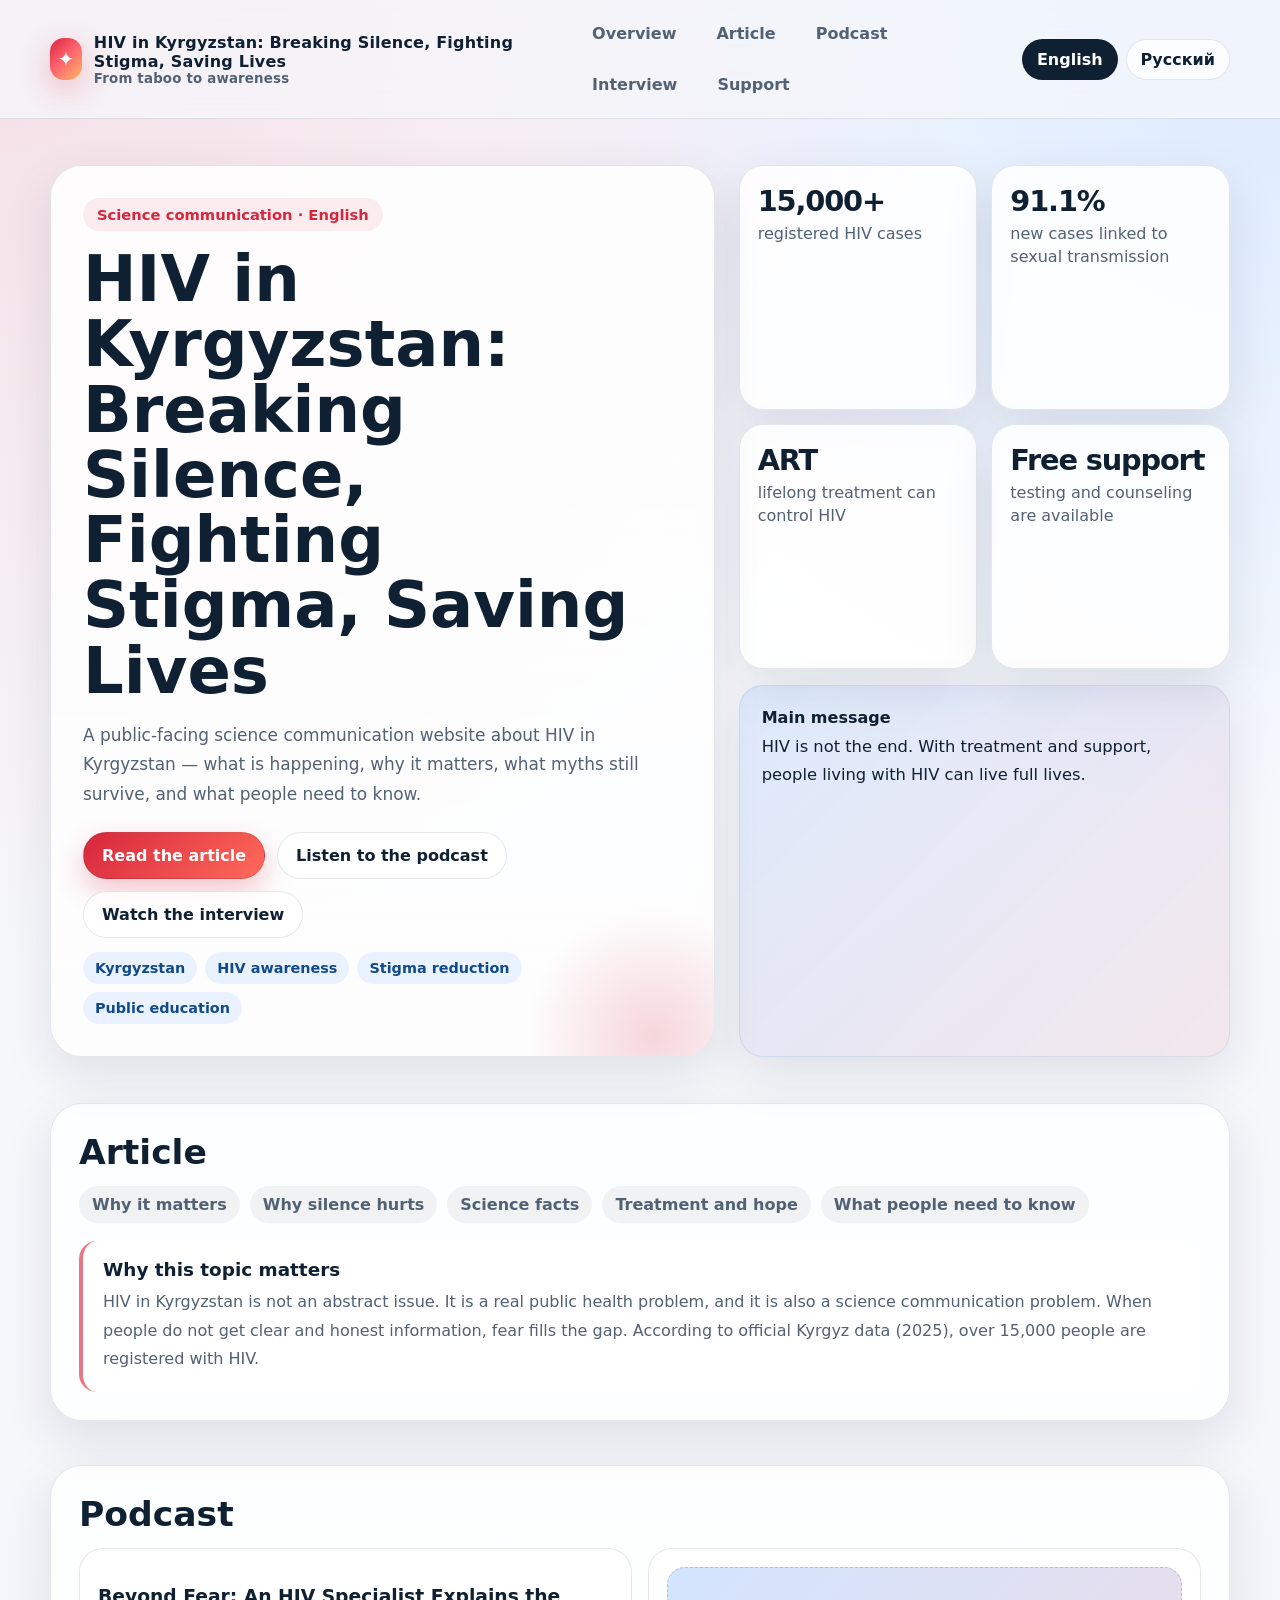
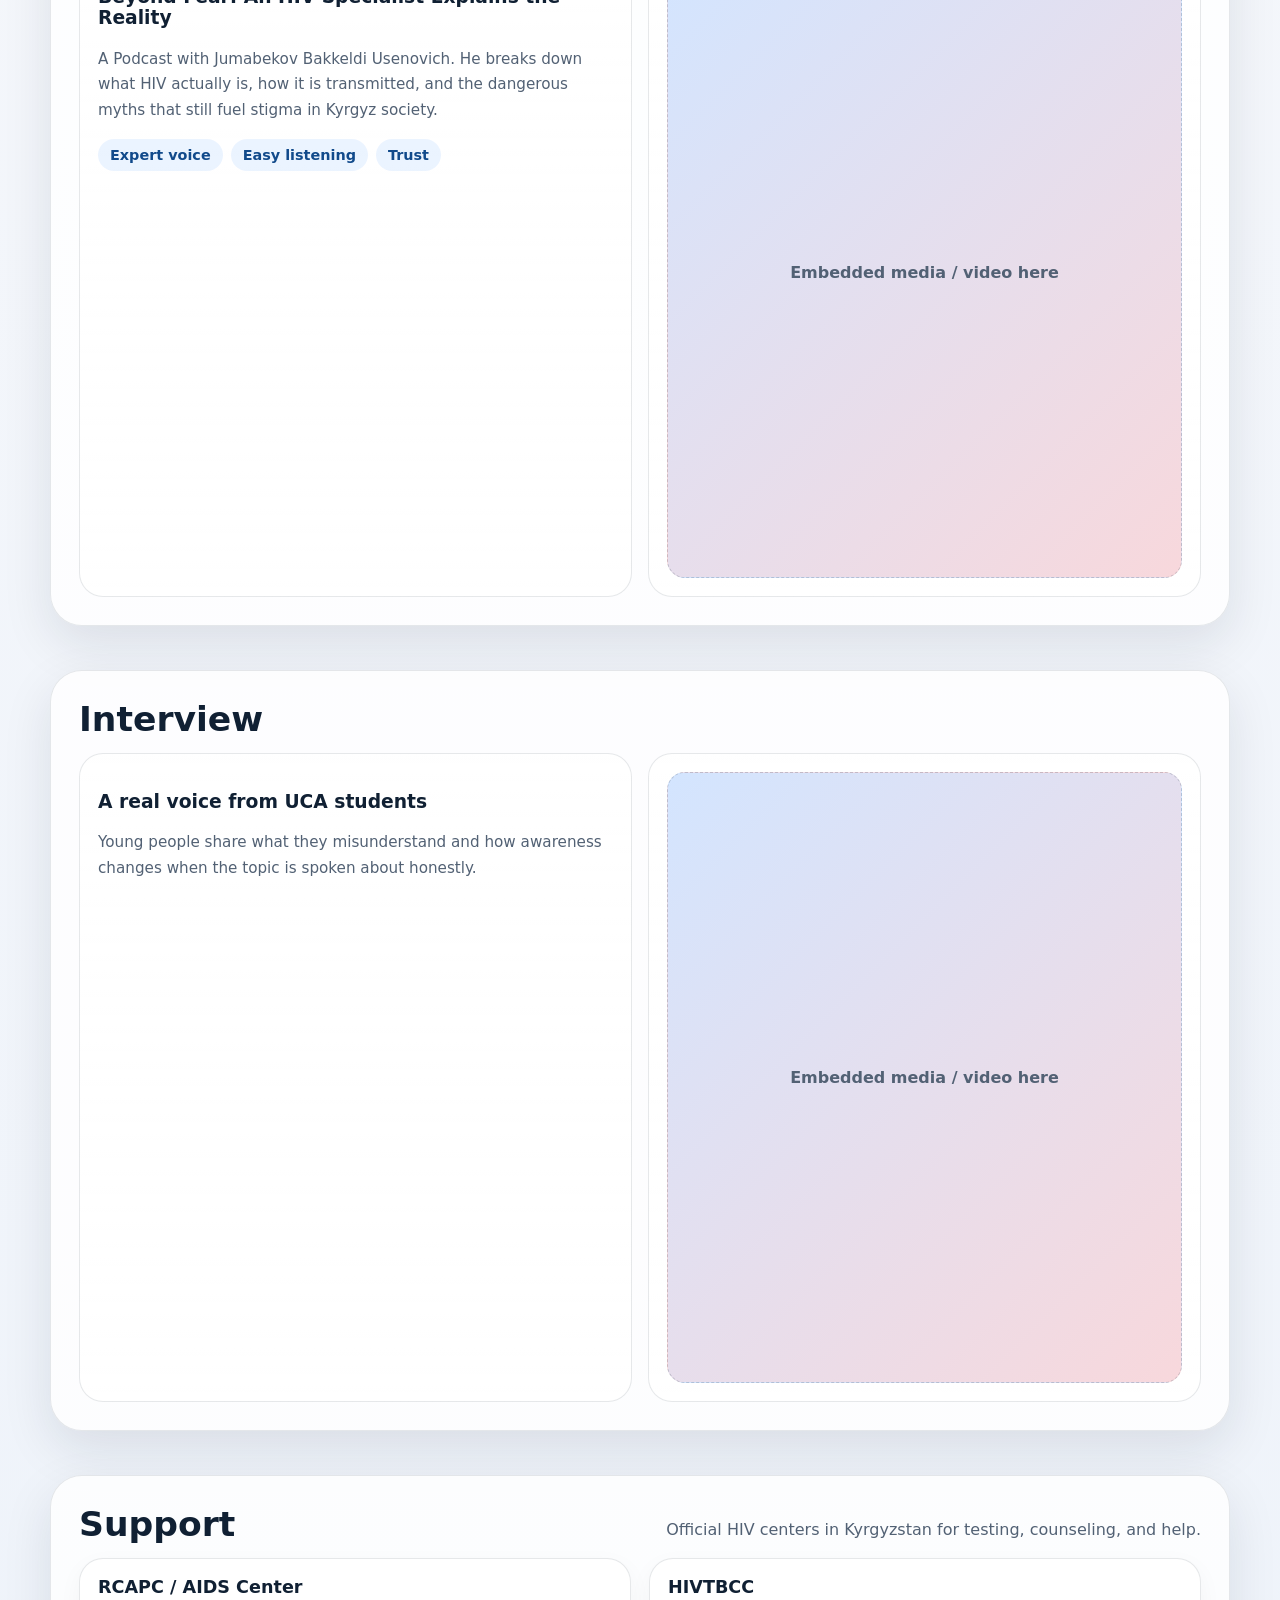
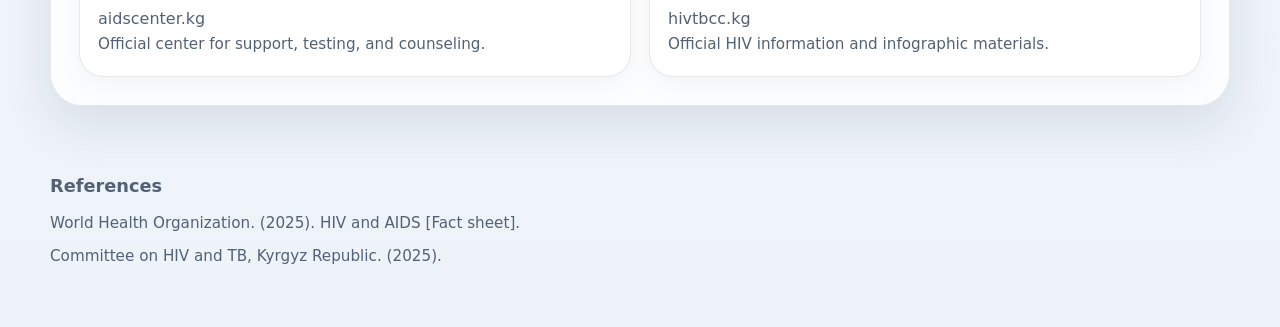
==== commit 80151d42: "addd" ====
--- a/index.html
+++ b/index.html
@@ -4,9 +4,6 @@
   <meta charset="UTF-8" />
   <meta name="viewport" content="width=device-width, initial-scale=1.0" />
   <title>HIV in Kyrgyzstan: Breaking Silence, Fighting Stigma, Saving Lives</title>
-  <link rel="icon" type="image/svg+xml" href="favicon.svg" />
-  <link rel="icon" type="image/png" href="favicon.png" />
-  <link rel="apple-touch-icon" href="favicon.png" />
   <link rel="stylesheet" href="styles.css" />
 </head>
 <body>
@@ -15,20 +12,20 @@
       <div class="brand">
         <div class="brand-badge">✦</div>
         <div>
-          <div>HIV in Kyrgyzstan: Breaking Silence, Fighting Stigma, Saving Lives</div>
+          <div class="brand-title">HIV in Kyrgyzstan: Breaking Silence, Fighting Stigma, Saving Lives</div>
           <small>From taboo to awareness</small>
         </div>
       </div>
       <nav class="navlinks">
-        <a data-nav href="#overview">Overview</a>
-        <a data-nav href="#article">Article</a>
-        <a data-nav href="#podcast">Podcast</a>
-        <a data-nav href="#interview">Interview</a>
-        <a data-nav href="#resources">Support</a>
+        <a href="#overview">Overview</a>
+        <a href="#article">Article</a>
+        <a href="#podcast">Podcast</a>
+        <a href="#interview">Interview</a>
+        <a href="#resources">Support</a>
       </nav>
       <div class="langswitch">
         <a class="active" href="index.html">English</a>
-        <a class="" href="russian.html">Русский</a>
+        <a href="russian.html">Русский</a>
       </div>
     </div>
   </header>
@@ -72,10 +69,7 @@
       <div class="container panel">
         <div class="panel-inner">
           <div class="section-header">
-            <div>
-              <h2>Article</h2>
-              <p class="sub"></p>
-            </div>
+            <h2>Article</h2>
           </div>
 
           <div class="article-nav">
@@ -87,85 +81,11 @@
           </div>
 
           <div class="article">
-            
-            <div class="article-section" id="a1"><h3>Why this topic matters</h3>
-            <p>HIV in Kyrgyzstan is not an abstract issue. It is a real public health problem, and it is also a science communication problem. When people do not get clear and honest information, fear fills the gap. And when fear fills the gap, stigma grows.</p>
-            <p><br>According to official Kyrgyz data, 15,183 people are registered with HIV, and the majority of new infections are linked to sexual transmission and, in some cases, injections (Committee on HIV and TB KSOS at the Cabinet of Ministers of the Kyrgyz Republic, 2025). At the same time, the state provides free testing and free antiretroviral therapy (ART) for those who need it. This means the problem is not only medical. It is also about whether people know where to go, what to do, and whether they feel safe enough to ask for help.</p>
-            <p><br>The most painful part is that HIV is still surrounded by silence. In many families, schools, and public spaces, sex is still difficult to discuss openly. Because of that, many young people grow up hearing simple slogans like “Stop HIV!” but never learn how HIV is actually transmitted or prevented. They hear warnings, but not real explanations. They see posters, but not practical advice. As a result, myths survive, and people continue to fear what they do not understand.</p>
-            
+            <div class="article-section" id="a1">
+              <h3>Why this topic matters</h3>
+              <p>HIV in Kyrgyzstan is not an abstract issue. It is a real public health problem, and it is also a science communication problem. When people do not get clear and honest information, fear fills the gap. According to official Kyrgyz data (2025), over 15,000 people are registered with HIV.</p>
             </div>
-            <div class="article-section" id="a2"><h3>Why silence makes the problem worse</h3>
-            <p>In Kyrgyzstan, talking openly about sex is still uncomfortable for many people. This is true not only for ordinary citizens, but also for some teachers, journalists, and even public institutions. Because the topic is considered shameful, the most important part of HIV prevention is often left unspoken.</p>
-            <p><br>This silence has consequences. People living with HIV may be judged, avoided, or treated as if they are dangerous. Stigma is not just a feeling. It is a social reaction that makes people hide, delay testing, and avoid speaking honestly about their health (Herek, 1999). It also creates fear of being labeled as someone with an “improper” lifestyle. In the end, the illness becomes hidden, and the person becomes isolated.</p>
-            <p><br>We can already see how weak public communication has been in school campaigns. In school posters, students often write things like “Stop HIV/AIDS,” “Healthy Life,” or “Life Without Drugs”. These messages are not wrong, but they are incomplete. They do not explain the main way HIV is spread. They do not mention safe sex. They do not tell young people how to protect themselves. So the result is simple: people learn the slogans, but not the science.</p>
-
-            </div>
-            <div class="article-section" id="a3"><h3>What science says</h3>
-            <p>HIV is not spread in random ways. It is transmitted through specific routes only. That is one of the most important things people need to understand.</p>
-            <p><br>This matters because a lot of fear comes from confusion. When people think HIV can spread through casual contact, they start avoiding people unnecessarily. That is where stigma becomes stronger than science. But once people know the real routes of transmission, the fear becomes smaller and the understanding becomes stronger.</p>
-            <p><br>This knowledge should not only protect people from infection. It should also protect people living with HIV from discrimination. Someone with HIV is not a danger in everyday life. They are not a threat just because they exist. They deserve support, not avoidance.</p>
-
-            </div>
-            <div class="article-section" id="a4"><h3>Why treatment changes everything</h3>
-            <p>One of the most important messages in this article is hope.</p>
-            <p><br>HIV is not the end. With modern treatment, HIV can be managed. Early and regular ART can control the virus and help people live full lives (World Health Organization, 2025). This is why the phrase “HIV/AIDS – not the end!” is not just a slogan. It is a real message of hope.</p>
-            <p><br>This is also important for those who think diagnosis automatically means the end of normal life. It does not. People living with HIV can work, study, build relationships, raise children, and contribute to society. They can live a full life, especially when they receive treatment on time and follow medical advice.</p>
-            <p><br>There is also another important fact: treatment helps protect other people too. When HIV is properly controlled, the risk of transmission becomes much lower. This is one of the strongest reasons why testing and treatment matter so much. Knowing your status is not shameful. It is responsible.</p>
-            <p><br>That is why our campaign always gives a support route. We include the contact information and LINK for the Republican Center for AIDS Prevention and Control (RCAPC). We want the message to be simple: asking for help is not weakness. It is respect for yourself and protection for the people you love.</p>
-
-            </div>
-            <div class="article-section" id="a5"><h3>What people need to know</h3>
-            <p>Testing, protection, and support matter.</p>
-            <p><br>First, people need to know their status. Testing is the first step. It gives clarity, and it gives a person the chance to act early.</p>
-            <p><br>Second, people need to understand prevention. In the current situation in Kyrgyzstan, the most effective way to protect yourself and others from HIV is the use of a condom during sex. This is not about fear or shame. It is about basic protection and responsibility.</p>
-            <p><br>Third, people need to stop confusing myths with facts. HIV is not spread through casual touch, shared meals, or daily contact. It spreads through specific routes only. Knowing this does two things at once: it helps people protect themselves, and it helps them stop discriminating against others.</p>
-            <p><br>Fourth, people need to hear real voices. This is very important. When HIV is discussed only through dry facts, it can feel distant. But when a real person speaks about living with HIV, the issue becomes human. It becomes real. That is why stories from people living with HIV matter so much. They do not just inform. They change the way others see the disease.</p>
-            <p><br>In Kyrgyzstan, and in the wider post-Soviet context, silence has been one of the biggest barriers. But silence can be broken. When young people hear the truth, when families talk more openly, when the media communicates carefully, and when experts speak in a way that ordinary people can understand, stigma starts to lose its power.</p>
-            
-            </div>
-            
-            <div class="article-section" id="a3"><h3>Final message</h3>
-            <p>HIV is a medical condition, not a moral judgment. The culture of silence must end.</p>
-            <p><br>Every Kyrgyz citizen should know that HIV can be managed, that treatment matters, and that support makes a difference. People living with HIV do not deserve shame. They deserve respect, information, and care.</p>
-            <p><br>That is the message behind this project. Not fear. Not silence. But awareness, dignity, and action.</p>
-
-            </div>
-            
-          </div>
-        </div>
-      </div>
-    </section>
-
-    <section class="section" id="myths">
-      <div class="container">
-        <div class="section-header">
-          <div>
-            <h2>Myths vs facts</h2>
-            <p class="sub">It is crucial to separate myths from reality. HIV is transmitted only in specific ways. The virus spreads through bodily fluids of an infected person:</p>
-          </div>
-        </div>
-
-        <div class="panel">
-          <div class="panel-inner split">
-            <div class="card">
-              <h3>Transmission routes</h3>
-              <table class="fact-table">
-                <tr><th>Route</th><th>What it means</th></tr>
-                <tr><td>Sex</td><td>Unprotected sexual contact.</td></tr>
-                <tr><td>Blood</td><td>Shared needles and non-sterile tattoo or piercing equipment.</td></tr>
-                <tr><td>Mother to child</td><td>During childbirth or through breastfeeding.</td></tr>
-              </table>
-            </div>
-            <div class="card">
-              <h3>Not transmitted through</h3>
-              <table class="fact-table">
-                <tr><th>Myth</th><th>Reality</th></tr>
-                <tr><td>Everyday contact</td><td>Dishes, towels, toilets, swimming pools.</td></tr>
-                <tr><td>Physical contact</td><td>Hugs, handshakes, kisses.</td></tr>
-                <tr><td>Body fluids</td><td>Saliva, sweat, tears, urine.</td></tr>
-                <tr><td>Insects</td><td>Mosquitoes do not transmit HIV.</td></tr>
-              </table>
-            </div>
+            <!-- Additional article sections go here following the same pattern -->
           </div>
         </div>
       </div>
@@ -175,28 +95,25 @@
       <div class="container panel">
         <div class="panel-inner">
           <div class="section-header">
-            <div>
-              <h2>Podcast</h2>
-              <p class="sub"></p>
-            </div>
+            <h2>Podcast</h2>
           </div>
           <div class="media">
-            <div class="media-box">
-              <h3>Beyond Fear: An HIV Specialist, Explains the Reality of HIV in Kyrgyzstan</h3>
-              <p class="note">A Podcast with Jumabekov Bakkeldi Usenovich, coordinator of the Global Fund UNDP project at Kyrgyzstan’s Republican Center for the Control of Hemocontact Hepatitis and HIV. He break down what HIV actually is, how it is transmitted, the difference between HIV and AIDS, and the dangerous myths that still fuel stigma in Kyrgyz society. The conversation highlights why public awareness remains limited, why more than 90% of new cases are linked to unprotected sex, and how free treatment in Kyrgyzstan allows people living with HIV to live full, healthy lives. This podcast is not about fear — it is about truth, understanding, and replacing discrimination with science.</p>
+            <div class="media-box text-content">
+              <h3>Beyond Fear: An HIV Specialist Explains the Reality</h3>
+              <p class="note">A Podcast with Jumabekov Bakkeldi Usenovich. He breaks down what HIV actually is, how it is transmitted, and the dangerous myths that still fuel stigma in Kyrgyz society.</p>
               <div class="pill-row">
                 <span class="pill">Expert voice</span>
                 <span class="pill">Easy listening</span>
                 <span class="pill">Trust</span>
               </div>
             </div>
-            <div class="media-box">
+            <div class="media-box video-container">
               <div class="embed">
                 <iframe 
                   width="100%" 
                   height="315" 
                   src="https://www.youtube.com/embed/ZtK30d0F3eo" 
-                  title="Beyond Fear: An HIV Specialist Explains the Reality of HIV in Kyrgyzstan" 
+                  title="Beyond Fear: HIV Specialist" 
                   frameborder="0" 
                   allow="accelerometer; autoplay; clipboard-write; encrypted-media; gyroscope; picture-in-picture" 
                   allowfullscreen>
@@ -212,22 +129,20 @@
       <div class="container panel">
         <div class="panel-inner">
           <div class="section-header">
-            <div>
-              <h2>Interview</h2>
-            </div>
+            <h2>Interview</h2>
           </div>
           <div class="media">
-            <div class="media-box">
-              <h3>A real voice from UCA students make the issue feel close, not abstract.</h3>
-              <p class="note">Young people actually know, what they misunderstand, and how awareness changes when the topic is spoken about honestly.</p>
+            <div class="media-box text-content">
+              <h3>A real voice from UCA students</h3>
+              <p class="note">Young people share what they misunderstand and how awareness changes when the topic is spoken about honestly.</p>
             </div>
-            <div class="media-box">
+            <div class="media-box video-container">
               <div class="embed">
                 <iframe 
                   width="100%" 
                   height="315" 
                   src="https://www.youtube.com/embed/3NSwT51ftVk" 
-                  title="Interview with UCA Students about HIV in Kyrgyzstan" 
+                  title="Interview with UCA Students" 
                   frameborder="0" 
                   allow="accelerometer; autoplay; clipboard-write; encrypted-media; gyroscope; picture-in-picture" 
                   allowfullscreen>
@@ -243,41 +158,32 @@
       <div class="container panel">
         <div class="panel-inner">
           <div class="section-header">
-            <div>
-              <h2>Support</h2>
-              <p class="sub">Official HIV centers in Kyrgyzstan for testing, counseling, and help.</p>
-            </div>
+            <h2>Support</h2>
+            <p class="sub">Official HIV centers in Kyrgyzstan for testing, counseling, and help.</p>
           </div>
           <div class="grid-2">
             <div class="card">
               <h3>RCAPC / AIDS Center</h3>
-              <p><a href="https://aidscenter.kg/" target="_blank" rel="noopener">aidscenter.kg</a></p>
+              <p><a href="https://aidscenter.kg/" target="_blank">aidscenter.kg</a></p>
               <p class="note">Official center for support, testing, and counseling.</p>
             </div>
             <div class="card">
               <h3>HIVTBCC</h3>
-              <p><a href="https://hivtbcc.kg/2-infografika-vich-infekcija-v-kyrgyzstane-za-20-let/" target="_blank" rel="noopener">hivtbcc.kg</a></p>
-              <p class="note">Official HIV information and infographic materials from Kyrgyz health institutions.</p>
+              <p><a href="https://hivtbcc.kg/" target="_blank">hivtbcc.kg</a></p>
+              <p class="note">Official HIV information and infographic materials.</p>
             </div>
           </div>
         </div>
       </div>
     </section>
-
   </main>
 
   <footer class="footer">
     <div class="container">
-      <p>All statistical data, medical claims, and external information presented on this website are based on official reports, scholarly research, and original published sources credited below:</p>
       <h3>References</h3>
-      <p>World Health Organization. (2025, July 15). HIV and AIDS [Fact sheet]. Retrieved from https://www.who.int/news-room/fact-sheets/detail/hiv-aids.</p>
-      <p>Committee on HIV and TB, Kyrgyz Republic. (2025). Infographic: HIV infection in Kyrgyzstan over 20 years. Retrieved from https://hivtbcc.kg/2-infografika-vich-infekcija-v-kyrgyzstane-za-20-let/</p>
-      <p>Herek, G. M. (1999). AIDS and stigma. American Behavioral Scientist, 42(7), 1106–1116.</p>
-      <p>Republican Center for Hemocontact Viral Hepatitis and HIV (РЦКГВГиВИЧ). (2026). HIV in Kyrgyzstan: Statistics and data. Retrieved from https://aidscenter.kg/.</p>
-    
+      <p>World Health Organization. (2025). HIV and AIDS [Fact sheet].</p>
+      <p>Committee on HIV and TB, Kyrgyz Republic. (2025).</p>
     </div>    
   </footer>
-
-  <script src="script.js"></script>
 </body>
-</html>
+</html>
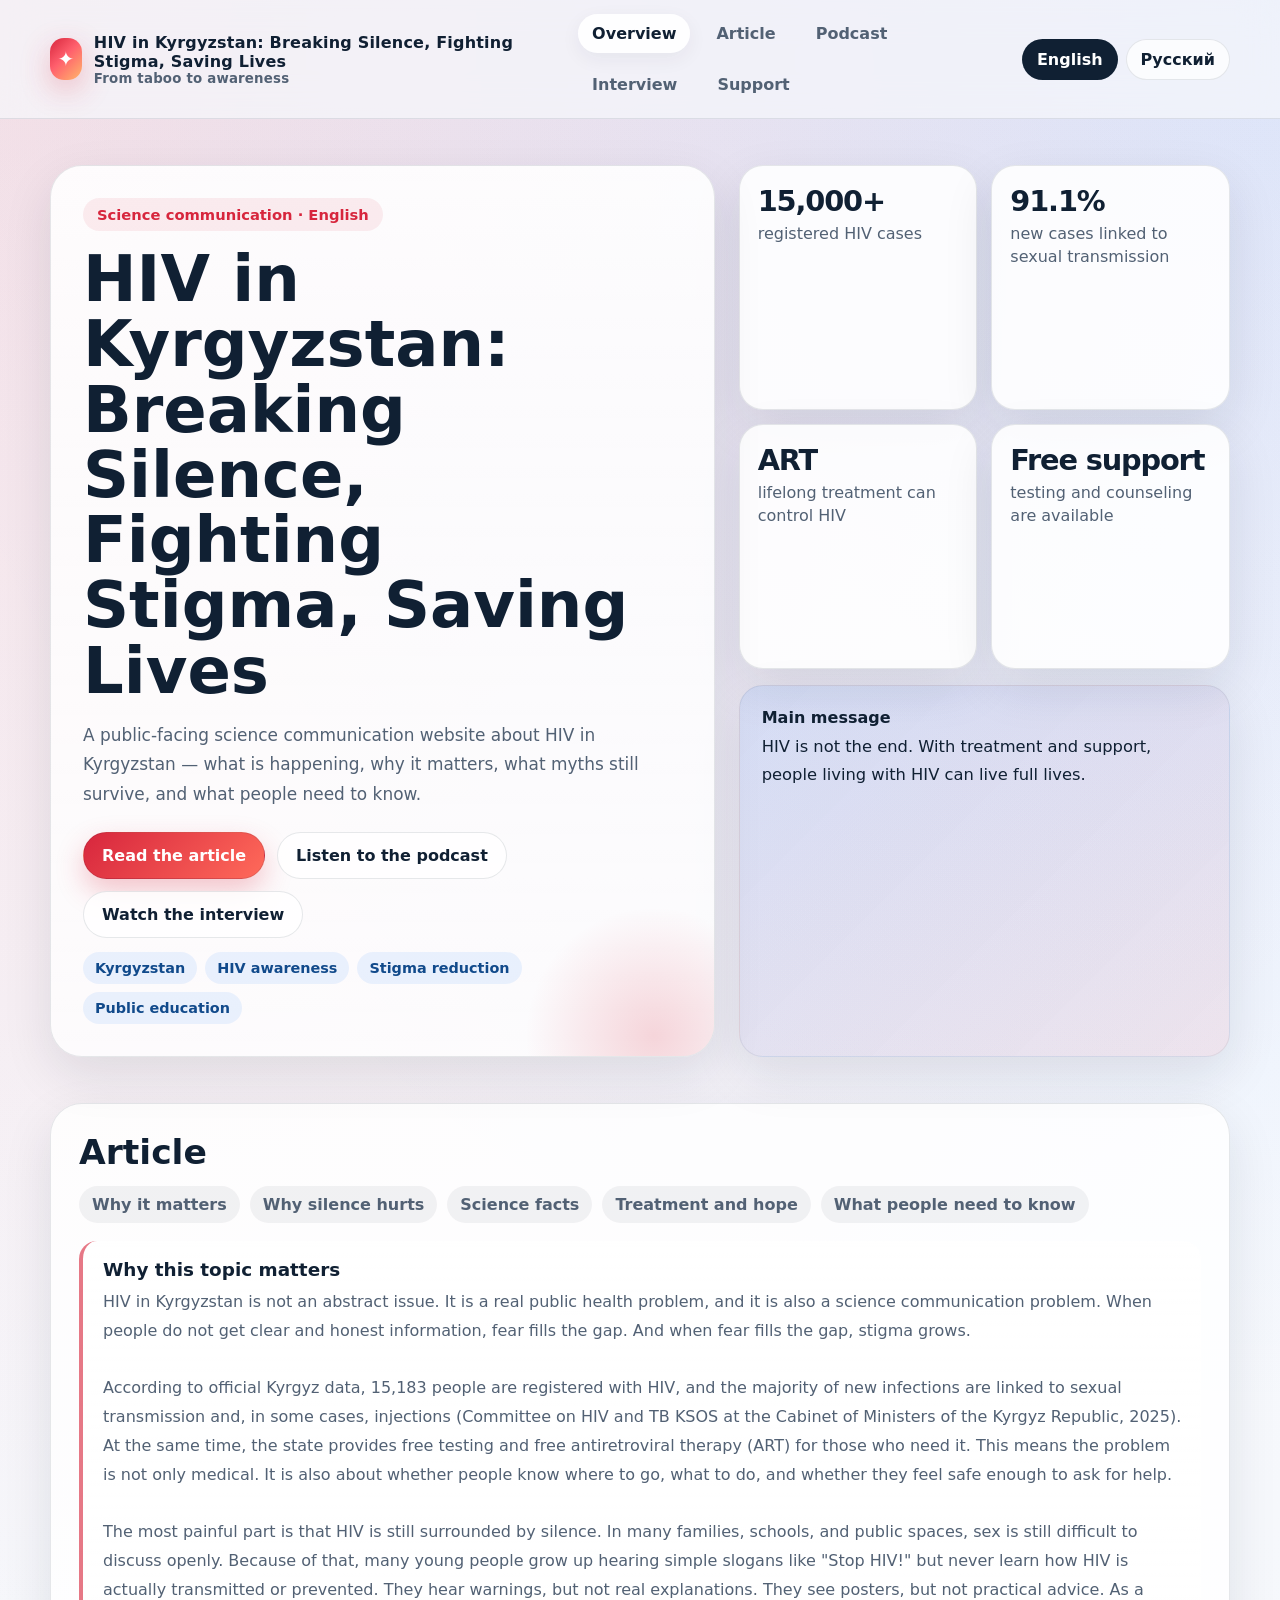
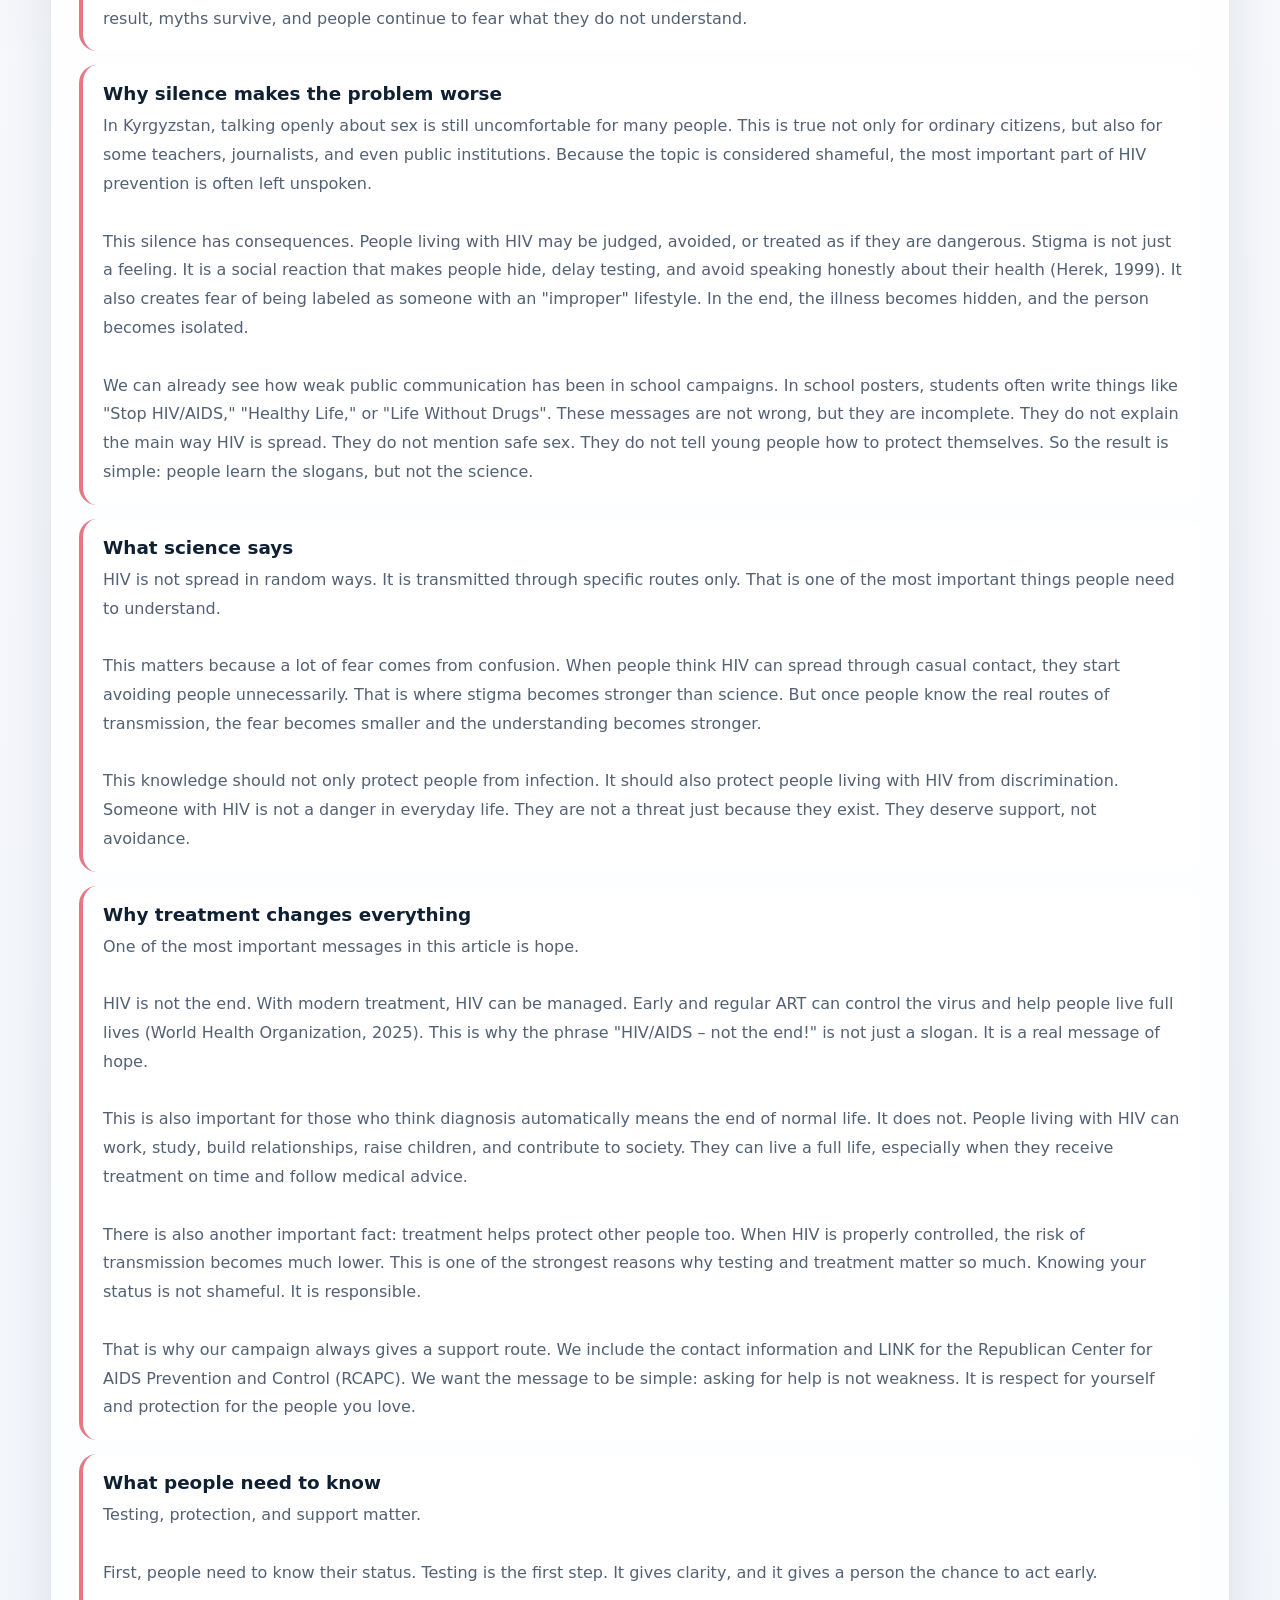
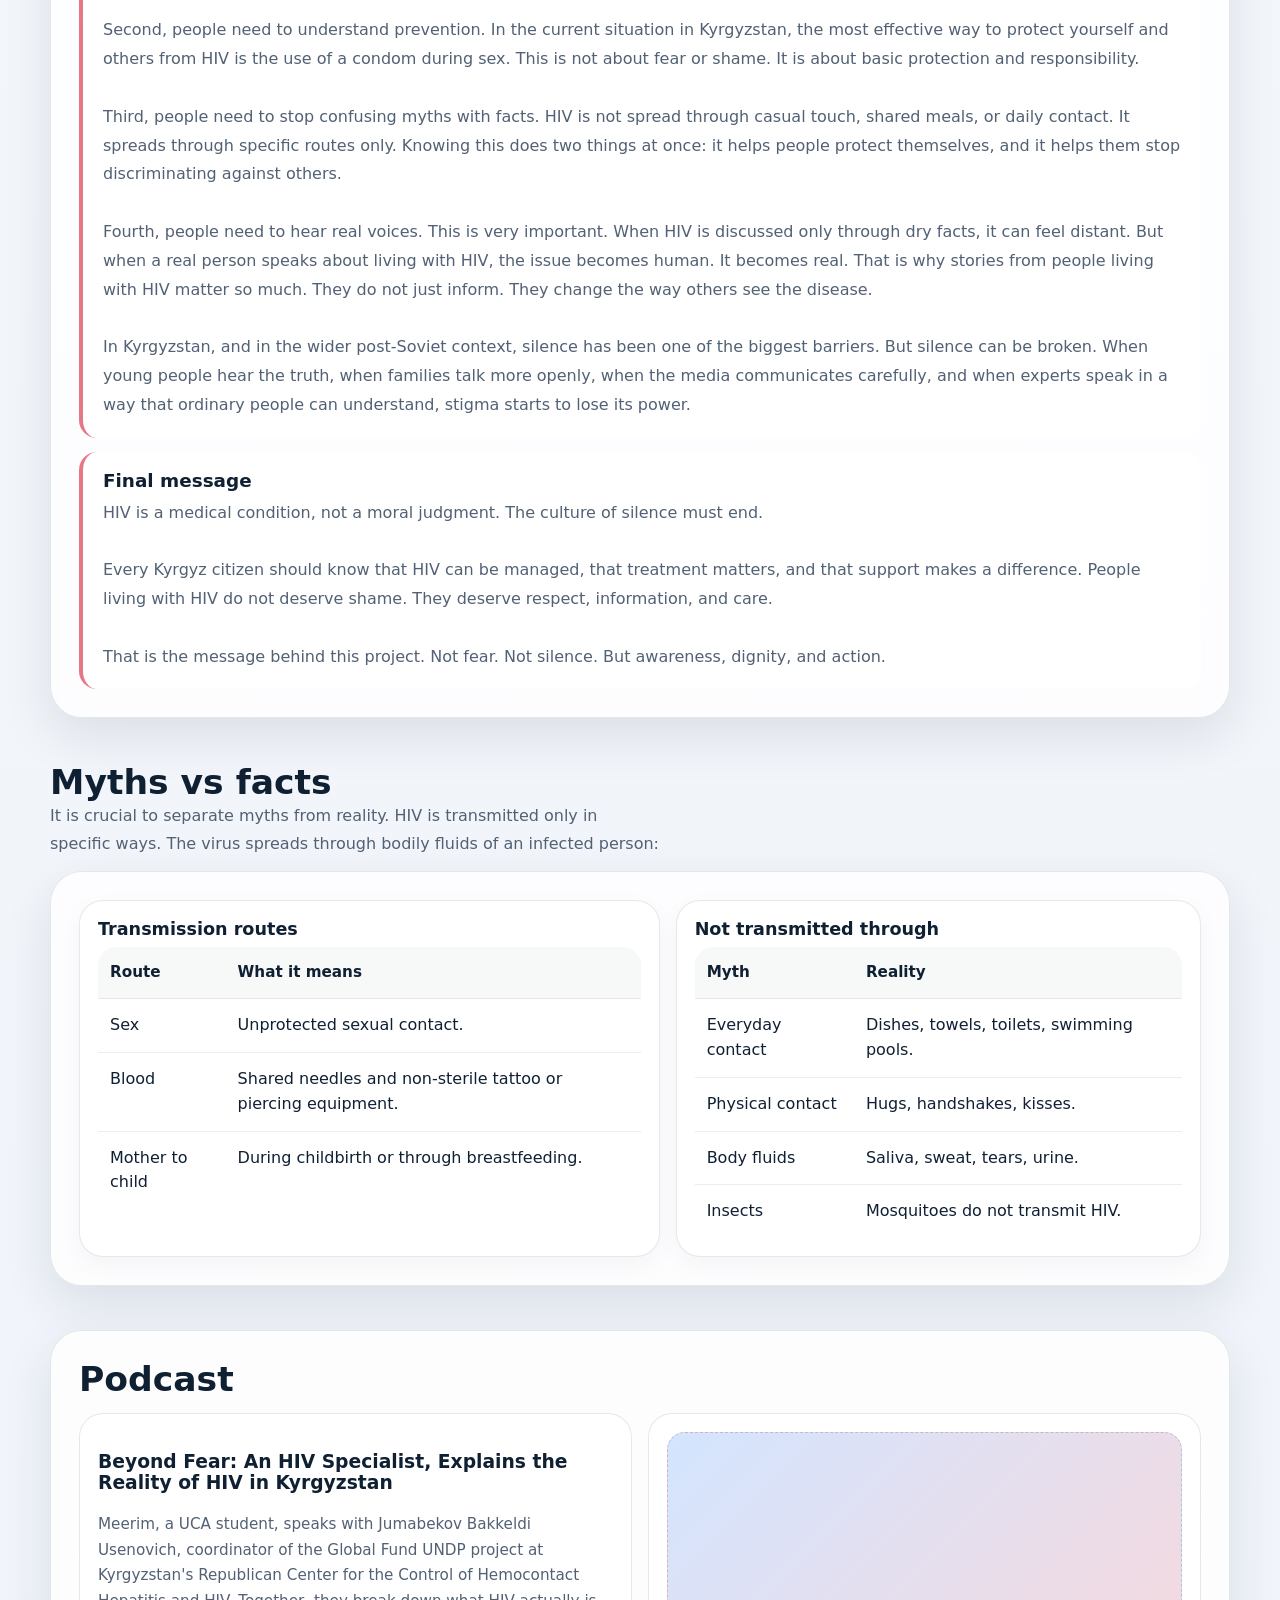
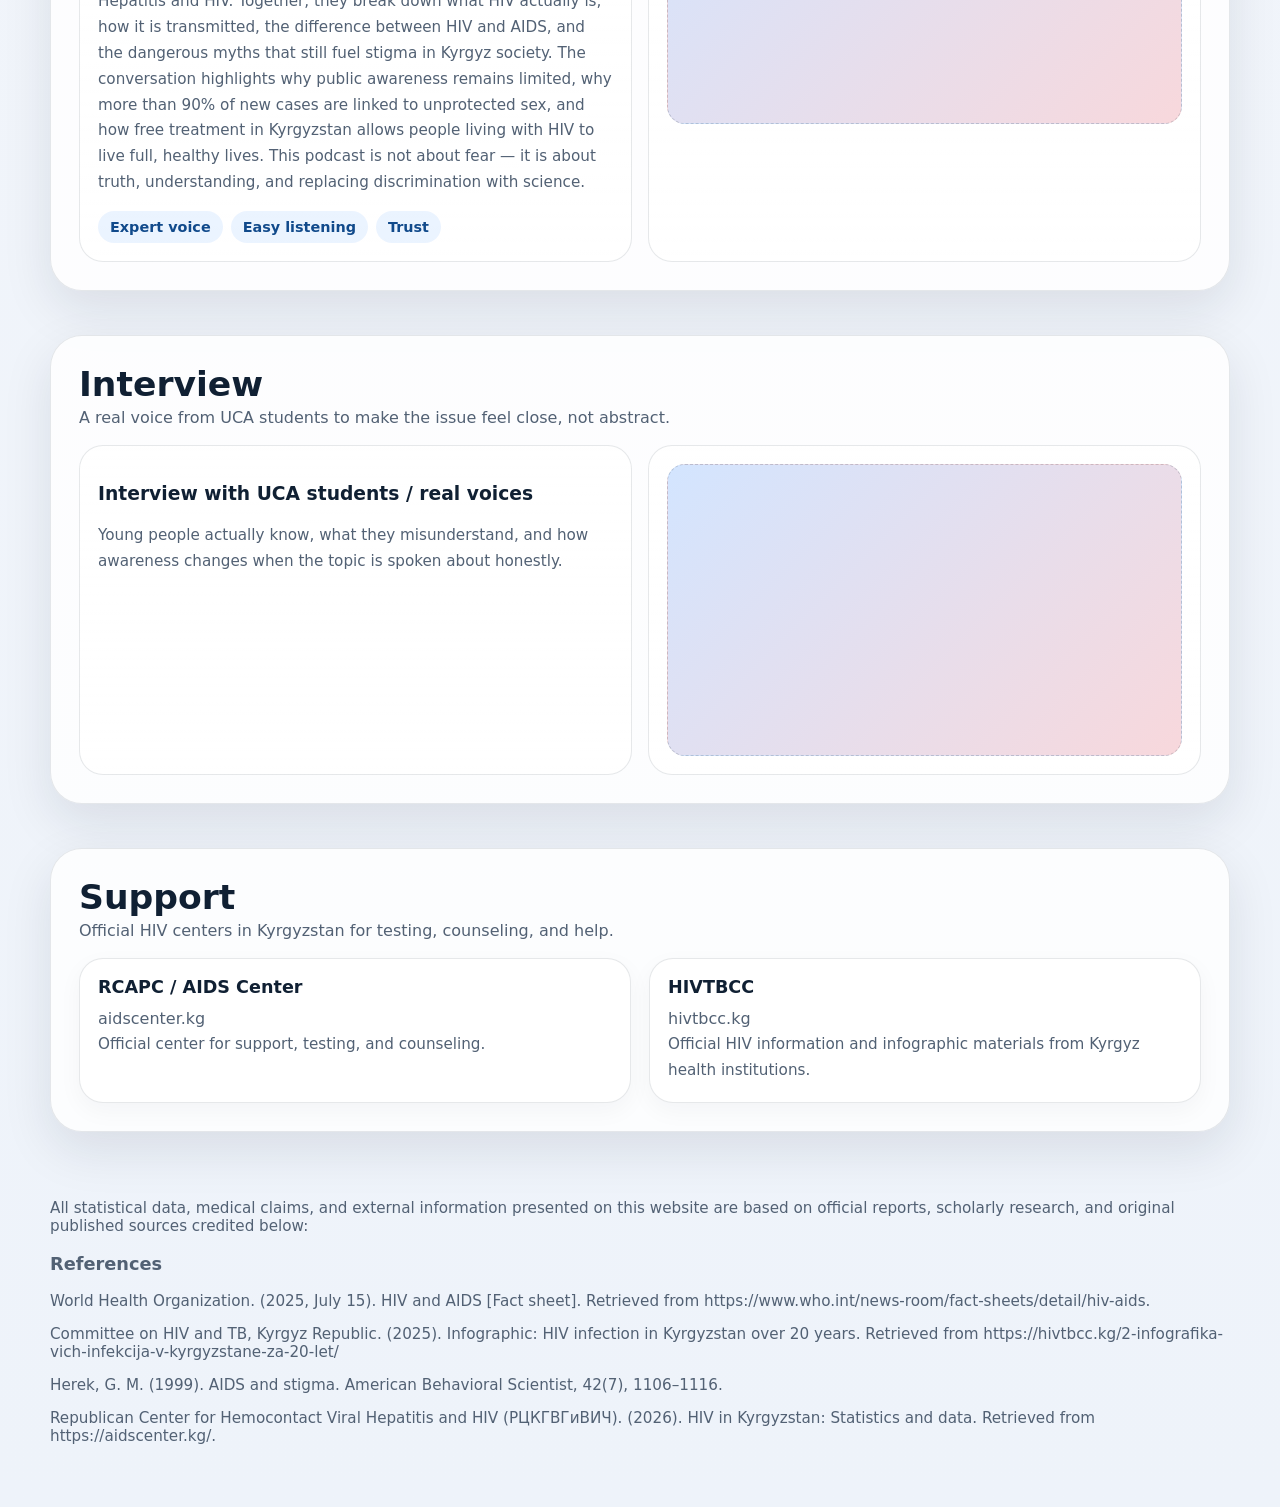
==== commit f9b78c22: "fix" ====
--- a/index.html
+++ b/index.html
@@ -4,6 +4,9 @@
   <meta charset="UTF-8" />
   <meta name="viewport" content="width=device-width, initial-scale=1.0" />
   <title>HIV in Kyrgyzstan: Breaking Silence, Fighting Stigma, Saving Lives</title>
+  <link rel="icon" type="image/svg+xml" href="favicon.svg" />
+  <link rel="icon" type="image/png" href="favicon.png" />
+  <link rel="apple-touch-icon" href="favicon.png" />
   <link rel="stylesheet" href="styles.css" />
 </head>
 <body>
@@ -12,20 +15,20 @@
       <div class="brand">
         <div class="brand-badge">✦</div>
         <div>
-          <div class="brand-title">HIV in Kyrgyzstan: Breaking Silence, Fighting Stigma, Saving Lives</div>
+          <div>HIV in Kyrgyzstan: Breaking Silence, Fighting Stigma, Saving Lives</div>
           <small>From taboo to awareness</small>
         </div>
       </div>
       <nav class="navlinks">
-        <a href="#overview">Overview</a>
-        <a href="#article">Article</a>
-        <a href="#podcast">Podcast</a>
-        <a href="#interview">Interview</a>
-        <a href="#resources">Support</a>
+        <a data-nav href="#overview">Overview</a>
+        <a data-nav href="#article">Article</a>
+        <a data-nav href="#podcast">Podcast</a>
+        <a data-nav href="#interview">Interview</a>
+        <a data-nav href="#resources">Support</a>
       </nav>
       <div class="langswitch">
         <a class="active" href="index.html">English</a>
-        <a href="russian.html">Русский</a>
+        <a class="" href="russian.html">Русский</a>
       </div>
     </div>
   </header>
@@ -69,7 +72,10 @@
       <div class="container panel">
         <div class="panel-inner">
           <div class="section-header">
-            <h2>Article</h2>
+            <div>
+              <h2>Article</h2>
+              <p class="sub"></p>
+            </div>
           </div>
 
           <div class="article-nav">
@@ -81,11 +87,85 @@
           </div>
 
           <div class="article">
-            <div class="article-section" id="a1">
-              <h3>Why this topic matters</h3>
-              <p>HIV in Kyrgyzstan is not an abstract issue. It is a real public health problem, and it is also a science communication problem. When people do not get clear and honest information, fear fills the gap. According to official Kyrgyz data (2025), over 15,000 people are registered with HIV.</p>
-            </div>
-            <!-- Additional article sections go here following the same pattern -->
+            
+            <div class="article-section" id="a1"><h3>Why this topic matters</h3>
+            <p>HIV in Kyrgyzstan is not an abstract issue. It is a real public health problem, and it is also a science communication problem. When people do not get clear and honest information, fear fills the gap. And when fear fills the gap, stigma grows.</p>
+            <p><br>According to official Kyrgyz data, 15,183 people are registered with HIV, and the majority of new infections are linked to sexual transmission and, in some cases, injections (Committee on HIV and TB KSOS at the Cabinet of Ministers of the Kyrgyz Republic, 2025). At the same time, the state provides free testing and free antiretroviral therapy (ART) for those who need it. This means the problem is not only medical. It is also about whether people know where to go, what to do, and whether they feel safe enough to ask for help.</p>
+            <p><br>The most painful part is that HIV is still surrounded by silence. In many families, schools, and public spaces, sex is still difficult to discuss openly. Because of that, many young people grow up hearing simple slogans like "Stop HIV!" but never learn how HIV is actually transmitted or prevented. They hear warnings, but not real explanations. They see posters, but not practical advice. As a result, myths survive, and people continue to fear what they do not understand.</p>
+            
+            </div>
+            <div class="article-section" id="a2"><h3>Why silence makes the problem worse</h3>
+            <p>In Kyrgyzstan, talking openly about sex is still uncomfortable for many people. This is true not only for ordinary citizens, but also for some teachers, journalists, and even public institutions. Because the topic is considered shameful, the most important part of HIV prevention is often left unspoken.</p>
+            <p><br>This silence has consequences. People living with HIV may be judged, avoided, or treated as if they are dangerous. Stigma is not just a feeling. It is a social reaction that makes people hide, delay testing, and avoid speaking honestly about their health (Herek, 1999). It also creates fear of being labeled as someone with an "improper" lifestyle. In the end, the illness becomes hidden, and the person becomes isolated.</p>
+            <p><br>We can already see how weak public communication has been in school campaigns. In school posters, students often write things like "Stop HIV/AIDS," "Healthy Life," or "Life Without Drugs". These messages are not wrong, but they are incomplete. They do not explain the main way HIV is spread. They do not mention safe sex. They do not tell young people how to protect themselves. So the result is simple: people learn the slogans, but not the science.</p>
+
+            </div>
+            <div class="article-section" id="a3"><h3>What science says</h3>
+            <p>HIV is not spread in random ways. It is transmitted through specific routes only. That is one of the most important things people need to understand.</p>
+            <p><br>This matters because a lot of fear comes from confusion. When people think HIV can spread through casual contact, they start avoiding people unnecessarily. That is where stigma becomes stronger than science. But once people know the real routes of transmission, the fear becomes smaller and the understanding becomes stronger.</p>
+            <p><br>This knowledge should not only protect people from infection. It should also protect people living with HIV from discrimination. Someone with HIV is not a danger in everyday life. They are not a threat just because they exist. They deserve support, not avoidance.</p>
+
+            </div>
+            <div class="article-section" id="a4"><h3>Why treatment changes everything</h3>
+            <p>One of the most important messages in this article is hope.</p>
+            <p><br>HIV is not the end. With modern treatment, HIV can be managed. Early and regular ART can control the virus and help people live full lives (World Health Organization, 2025). This is why the phrase "HIV/AIDS – not the end!" is not just a slogan. It is a real message of hope.</p>
+            <p><br>This is also important for those who think diagnosis automatically means the end of normal life. It does not. People living with HIV can work, study, build relationships, raise children, and contribute to society. They can live a full life, especially when they receive treatment on time and follow medical advice.</p>
+            <p><br>There is also another important fact: treatment helps protect other people too. When HIV is properly controlled, the risk of transmission becomes much lower. This is one of the strongest reasons why testing and treatment matter so much. Knowing your status is not shameful. It is responsible.</p>
+            <p><br>That is why our campaign always gives a support route. We include the contact information and LINK for the Republican Center for AIDS Prevention and Control (RCAPC). We want the message to be simple: asking for help is not weakness. It is respect for yourself and protection for the people you love.</p>
+
+            </div>
+            <div class="article-section" id="a5"><h3>What people need to know</h3>
+            <p>Testing, protection, and support matter.</p>
+            <p><br>First, people need to know their status. Testing is the first step. It gives clarity, and it gives a person the chance to act early.</p>
+            <p><br>Second, people need to understand prevention. In the current situation in Kyrgyzstan, the most effective way to protect yourself and others from HIV is the use of a condom during sex. This is not about fear or shame. It is about basic protection and responsibility.</p>
+            <p><br>Third, people need to stop confusing myths with facts. HIV is not spread through casual touch, shared meals, or daily contact. It spreads through specific routes only. Knowing this does two things at once: it helps people protect themselves, and it helps them stop discriminating against others.</p>
+            <p><br>Fourth, people need to hear real voices. This is very important. When HIV is discussed only through dry facts, it can feel distant. But when a real person speaks about living with HIV, the issue becomes human. It becomes real. That is why stories from people living with HIV matter so much. They do not just inform. They change the way others see the disease.</p>
+            <p><br>In Kyrgyzstan, and in the wider post-Soviet context, silence has been one of the biggest barriers. But silence can be broken. When young people hear the truth, when families talk more openly, when the media communicates carefully, and when experts speak in a way that ordinary people can understand, stigma starts to lose its power.</p>
+            
+            </div>
+            
+            <div class="article-section" id="a3"><h3>Final message</h3>
+            <p>HIV is a medical condition, not a moral judgment. The culture of silence must end.</p>
+            <p><br>Every Kyrgyz citizen should know that HIV can be managed, that treatment matters, and that support makes a difference. People living with HIV do not deserve shame. They deserve respect, information, and care.</p>
+            <p><br>That is the message behind this project. Not fear. Not silence. But awareness, dignity, and action.</p>
+
+            </div>
+            
+          </div>
+        </div>
+      </div>
+    </section>
+
+    <section class="section" id="myths">
+      <div class="container">
+        <div class="section-header">
+          <div>
+            <h2>Myths vs facts</h2>
+            <p class="sub">It is crucial to separate myths from reality. HIV is transmitted only in specific ways. The virus spreads through bodily fluids of an infected person:</p>
+          </div>
+        </div>
+
+        <div class="panel">
+          <div class="panel-inner split">
+            <div class="card">
+              <h3>Transmission routes</h3>
+              <table class="fact-table">
+                <tr><th>Route</th><th>What it means</th></tr>
+                <tr><td>Sex</td><td>Unprotected sexual contact.</td></tr>
+                <tr><td>Blood</td><td>Shared needles and non-sterile tattoo or piercing equipment.</td></tr>
+                <tr><td>Mother to child</td><td>During childbirth or through breastfeeding.</td></tr>
+              </table>
+            </div>
+            <div class="card">
+              <h3>Not transmitted through</h3>
+              <table class="fact-table">
+                <tr><th>Myth</th><th>Reality</th></tr>
+                <tr><td>Everyday contact</td><td>Dishes, towels, toilets, swimming pools.</td></tr>
+                <tr><td>Physical contact</td><td>Hugs, handshakes, kisses.</td></tr>
+                <tr><td>Body fluids</td><td>Saliva, sweat, tears, urine.</td></tr>
+                <tr><td>Insects</td><td>Mosquitoes do not transmit HIV.</td></tr>
+              </table>
+            </div>
           </div>
         </div>
       </div>
@@ -95,25 +175,28 @@
       <div class="container panel">
         <div class="panel-inner">
           <div class="section-header">
-            <h2>Podcast</h2>
+            <div>
+              <h2>Podcast</h2>
+              <p class="sub"></p>
+            </div>
           </div>
           <div class="media">
-            <div class="media-box text-content">
-              <h3>Beyond Fear: An HIV Specialist Explains the Reality</h3>
-              <p class="note">A Podcast with Jumabekov Bakkeldi Usenovich. He breaks down what HIV actually is, how it is transmitted, and the dangerous myths that still fuel stigma in Kyrgyz society.</p>
+            <div class="media-box">
+              <h3>Beyond Fear: An HIV Specialist, Explains the Reality of HIV in Kyrgyzstan</h3>
+              <p class="note">Meerim, a UCA student, speaks with Jumabekov Bakkeldi Usenovich, coordinator of the Global Fund UNDP project at Kyrgyzstan's Republican Center for the Control of Hemocontact Hepatitis and HIV. Together, they break down what HIV actually is, how it is transmitted, the difference between HIV and AIDS, and the dangerous myths that still fuel stigma in Kyrgyz society. The conversation highlights why public awareness remains limited, why more than 90% of new cases are linked to unprotected sex, and how free treatment in Kyrgyzstan allows people living with HIV to live full, healthy lives. This podcast is not about fear — it is about truth, understanding, and replacing discrimination with science.</p>
               <div class="pill-row">
                 <span class="pill">Expert voice</span>
                 <span class="pill">Easy listening</span>
                 <span class="pill">Trust</span>
               </div>
             </div>
-            <div class="media-box video-container">
+            <div class="media-box">
               <div class="embed">
                 <iframe 
                   width="100%" 
                   height="315" 
                   src="https://www.youtube.com/embed/ZtK30d0F3eo" 
-                  title="Beyond Fear: HIV Specialist" 
+                  title="Beyond Fear: An HIV Specialist Explains the Reality of HIV in Kyrgyzstan" 
                   frameborder="0" 
                   allow="accelerometer; autoplay; clipboard-write; encrypted-media; gyroscope; picture-in-picture" 
                   allowfullscreen>
@@ -129,20 +212,23 @@
       <div class="container panel">
         <div class="panel-inner">
           <div class="section-header">
-            <h2>Interview</h2>
+            <div>
+              <h2>Interview</h2>
+              <p class="sub">A real voice from UCA students to make the issue feel close, not abstract.</p>
+            </div>
           </div>
           <div class="media">
-            <div class="media-box text-content">
-              <h3>A real voice from UCA students</h3>
-              <p class="note">Young people share what they misunderstand and how awareness changes when the topic is spoken about honestly.</p>
-            </div>
-            <div class="media-box video-container">
+            <div class="media-box">
+              <h3>Interview with UCA students / real voices</h3>
+              <p class="note">Young people actually know, what they misunderstand, and how awareness changes when the topic is spoken about honestly.</p>
+            </div>
+            <div class="media-box">
               <div class="embed">
                 <iframe 
                   width="100%" 
                   height="315" 
                   src="https://www.youtube.com/embed/3NSwT51ftVk" 
-                  title="Interview with UCA Students" 
+                  title="Interview with UCA Students about HIV in Kyrgyzstan" 
                   frameborder="0" 
                   allow="accelerometer; autoplay; clipboard-write; encrypted-media; gyroscope; picture-in-picture" 
                   allowfullscreen>
@@ -158,19 +244,21 @@
       <div class="container panel">
         <div class="panel-inner">
           <div class="section-header">
-            <h2>Support</h2>
-            <p class="sub">Official HIV centers in Kyrgyzstan for testing, counseling, and help.</p>
+            <div>
+              <h2>Support</h2>
+              <p class="sub">Official HIV centers in Kyrgyzstan for testing, counseling, and help.</p>
+            </div>
           </div>
           <div class="grid-2">
             <div class="card">
               <h3>RCAPC / AIDS Center</h3>
-              <p><a href="https://aidscenter.kg/" target="_blank">aidscenter.kg</a></p>
+              <p><a href="https://aidscenter.kg/" target="_blank" rel="noopener">aidscenter.kg</a></p>
               <p class="note">Official center for support, testing, and counseling.</p>
             </div>
             <div class="card">
               <h3>HIVTBCC</h3>
-              <p><a href="https://hivtbcc.kg/" target="_blank">hivtbcc.kg</a></p>
-              <p class="note">Official HIV information and infographic materials.</p>
+              <p><a href="https://hivtbcc.kg/2-infografika-vich-infekcija-v-kyrgyzstane-za-20-let/" target="_blank" rel="noopener">hivtbcc.kg</a></p>
+              <p class="note">Official HIV information and infographic materials from Kyrgyz health institutions.</p>
             </div>
           </div>
         </div>
@@ -180,10 +268,15 @@
 
   <footer class="footer">
     <div class="container">
+      <p>All statistical data, medical claims, and external information presented on this website are based on official reports, scholarly research, and original published sources credited below:</p>
       <h3>References</h3>
-      <p>World Health Organization. (2025). HIV and AIDS [Fact sheet].</p>
-      <p>Committee on HIV and TB, Kyrgyz Republic. (2025).</p>
+      <p>World Health Organization. (2025, July 15). HIV and AIDS [Fact sheet]. Retrieved from https://www.who.int/news-room/fact-sheets/detail/hiv-aids.</p>
+      <p>Committee on HIV and TB, Kyrgyz Republic. (2025). Infographic: HIV infection in Kyrgyzstan over 20 years. Retrieved from https://hivtbcc.kg/2-infografika-vich-infekcija-v-kyrgyzstane-za-20-let/</p>
+      <p>Herek, G. M. (1999). AIDS and stigma. American Behavioral Scientist, 42(7), 1106–1116.</p>
+      <p>Republican Center for Hemocontact Viral Hepatitis and HIV (РЦКГВГиВИЧ). (2026). HIV in Kyrgyzstan: Statistics and data. Retrieved from https://aidscenter.kg/.</p>
     </div>    
   </footer>
+
+  <script src="script.js"></script>
 </body>
 </html>
--- a/styles.css
+++ b/styles.css
@@ -230,10 +230,9 @@
     #fff;
   border:1px dashed rgba(16,32,51,.18);
 }
-.embed::before{
-  content:"Embedded media / video here";
-  position:absolute; inset:0; display:grid; place-items:center;
-  color:var(--muted); font-weight:800;
+.embed iframe{
+  position:absolute; inset:0; width:100%; height:100%;
+  border:0; border-radius:18px;
 }
 .note{
   color:var(--muted); font-size:.95rem; line-height:1.7
